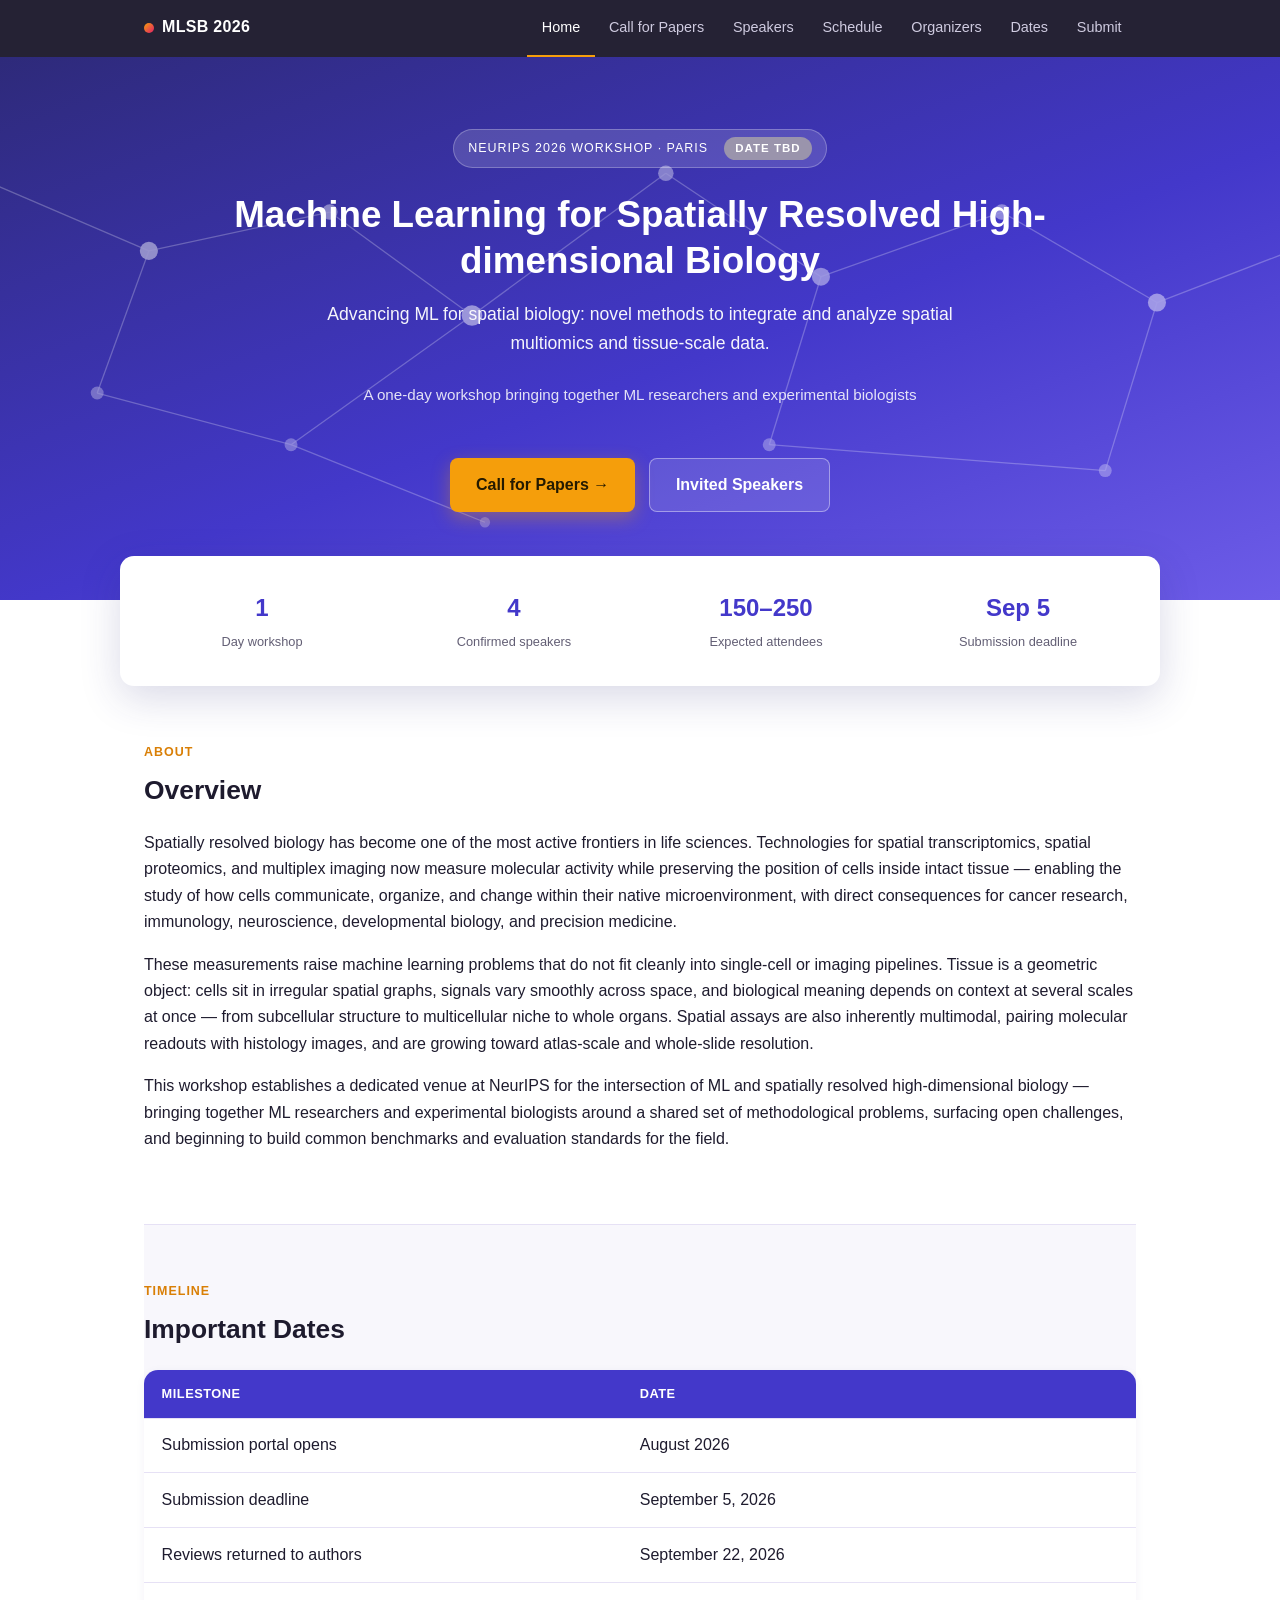
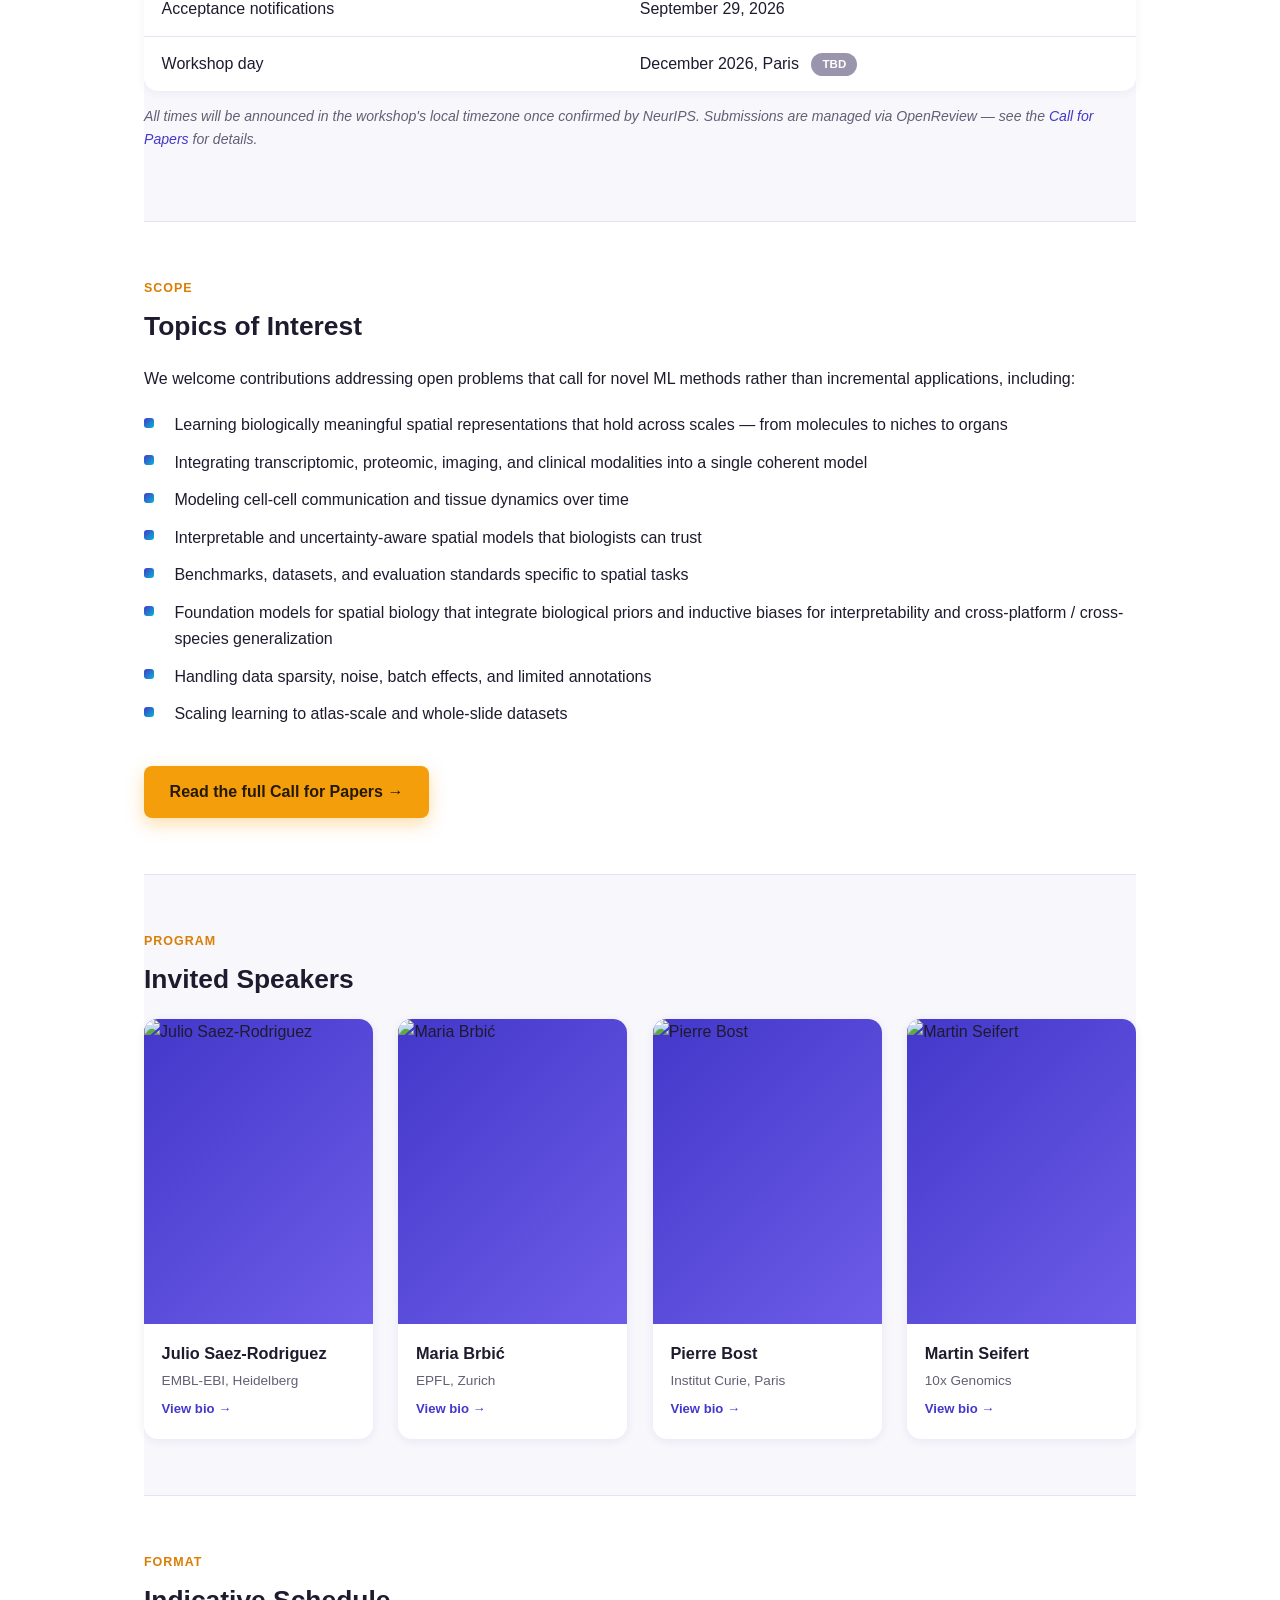
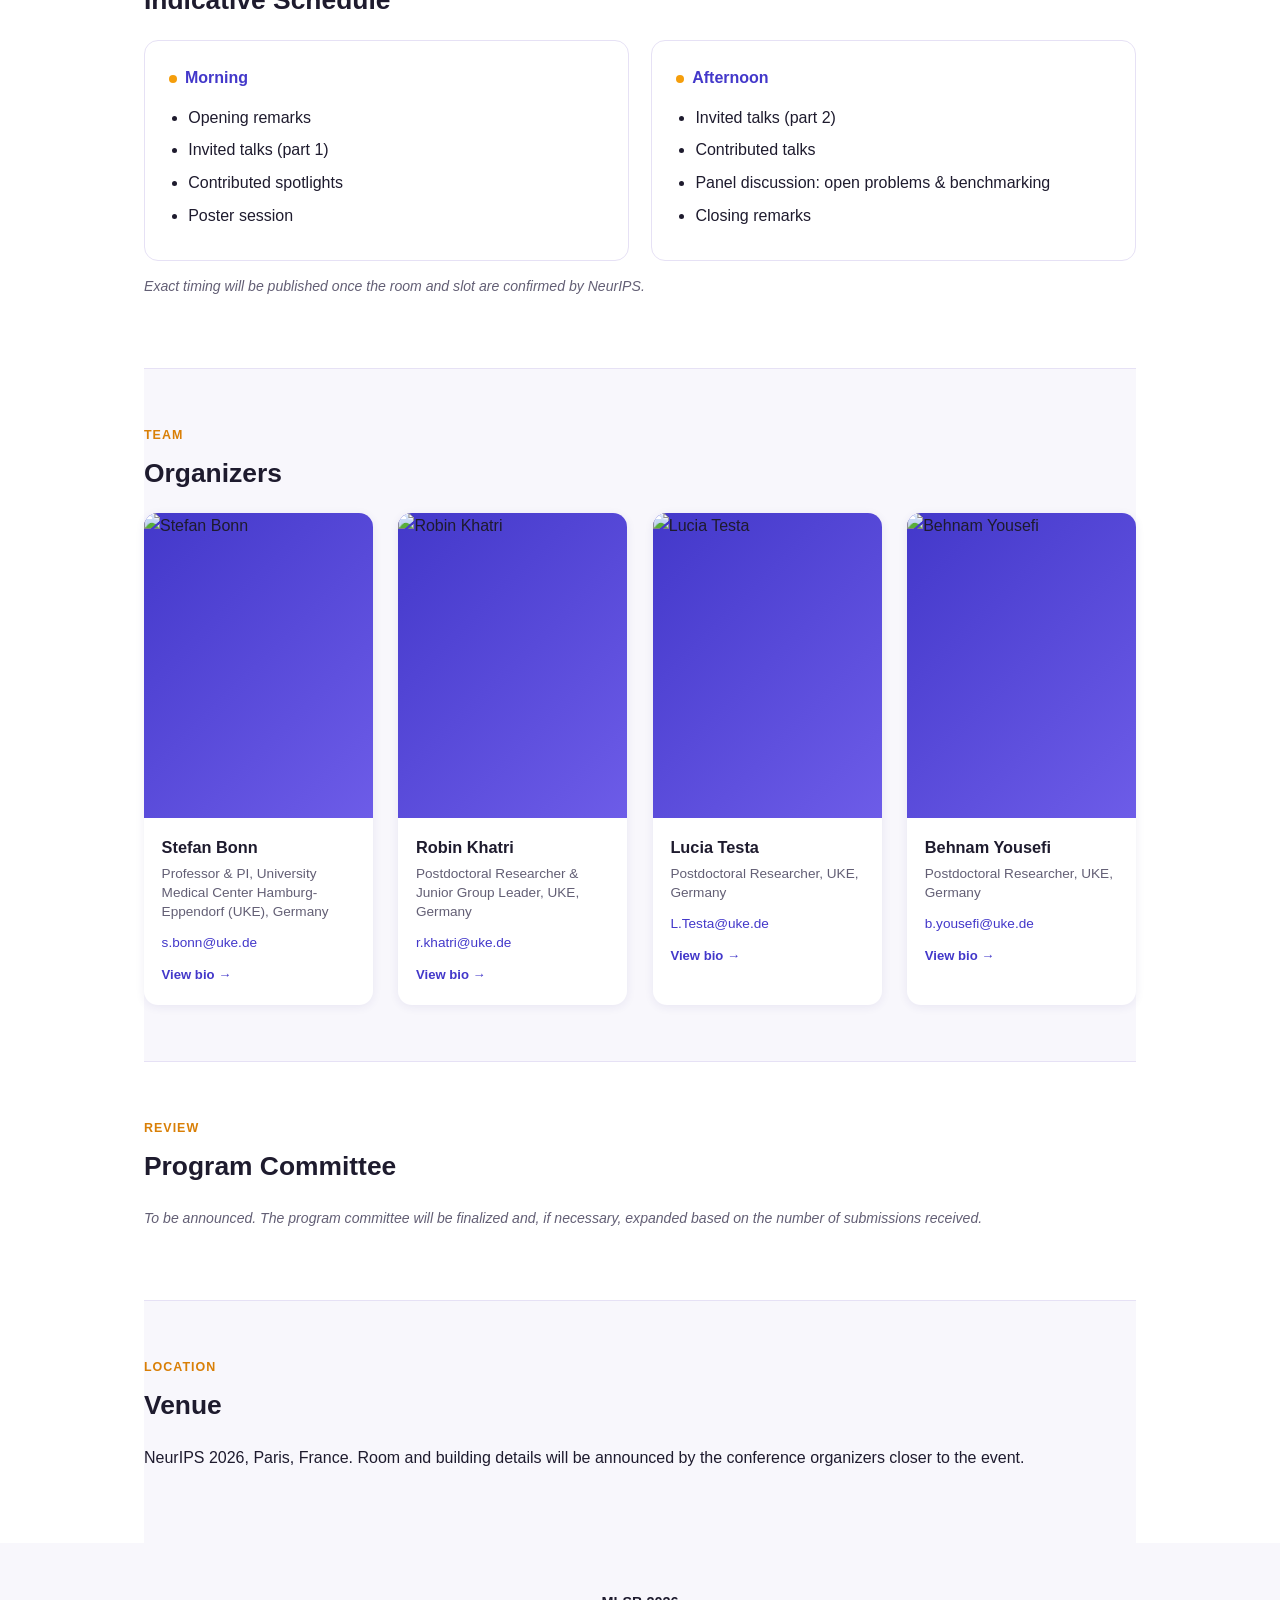
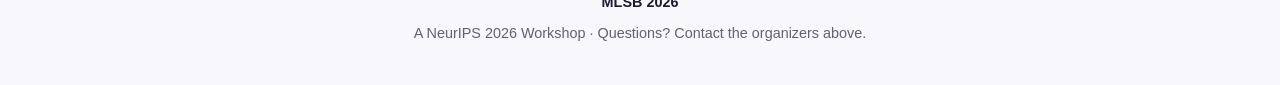
==== index.html @ 3f65b1bd "Add files via upload" ====
<!DOCTYPE html>
<html lang="en">
<head>
<meta charset="UTF-8">
<meta name="viewport" content="width=device-width, initial-scale=1.0">
<title>MLSB 2026 — ML for Spatially Resolved High-dimensional Biology (NeurIPS Workshop)</title>
<meta name="description" content="MLSB 2026: A NeurIPS 2026 workshop on machine learning for spatially resolved high-dimensional biology.">
<link rel="stylesheet" href="style.css">
</head>
<body>

<nav class="site-nav">
  <div class="nav-inner">
    <a class="brand" href="index.html"><span class="dot"></span> MLSB 2026</a>
    <ul>
      <li><a href="index.html" class="active">Home</a></li>
      <li><a href="cfp.html">Call for Papers</a></li>
      <li><a href="index.html#speakers">Speakers</a></li>
      <li><a href="index.html#schedule">Schedule</a></li>
      <li><a href="index.html#organizers">Organizers</a></li>
      <li><a href="index.html#dates">Dates</a></li>
      <li><a href="cfp.html#submit">Submit</a></li>
    </ul>
  </div>
</nav>

<header class="site-header">
  <svg class="hero-graphic" viewBox="0 0 1200 420" preserveAspectRatio="xMidYMid slice" xmlns="http://www.w3.org/2000/svg">
    <g stroke="#ffffff" stroke-width="1" opacity="0.5">
      <line x1="80" y1="90" x2="220" y2="150"/>
      <line x1="220" y1="150" x2="180" y2="260"/>
      <line x1="220" y1="150" x2="360" y2="120"/>
      <line x1="360" y1="120" x2="470" y2="200"/>
      <line x1="180" y1="260" x2="330" y2="300"/>
      <line x1="330" y1="300" x2="470" y2="200"/>
      <line x1="470" y1="200" x2="620" y2="90"/>
      <line x1="620" y1="90" x2="740" y2="170"/>
      <line x1="740" y1="170" x2="700" y2="300"/>
      <line x1="330" y1="300" x2="480" y2="360"/>
      <line x1="740" y1="170" x2="880" y2="120"/>
      <line x1="880" y1="120" x2="1000" y2="190"/>
      <line x1="1000" y1="190" x2="960" y2="320"/>
      <line x1="700" y1="300" x2="960" y2="320"/>
      <line x1="1000" y1="190" x2="1130" y2="140"/>
    </g>
    <g fill="#ffffff">
      <circle cx="80" cy="90" r="5" opacity="0.7"/>
      <circle cx="220" cy="150" r="7" opacity="0.9"/>
      <circle cx="180" cy="260" r="5" opacity="0.6"/>
      <circle cx="360" cy="120" r="6" opacity="0.8"/>
      <circle cx="470" cy="200" r="8" opacity="0.95"/>
      <circle cx="330" cy="300" r="5" opacity="0.6"/>
      <circle cx="620" cy="90" r="6" opacity="0.75"/>
      <circle cx="740" cy="170" r="7" opacity="0.85"/>
      <circle cx="480" cy="360" r="4" opacity="0.5"/>
      <circle cx="700" cy="300" r="5" opacity="0.6"/>
      <circle cx="880" cy="120" r="6" opacity="0.8"/>
      <circle cx="1000" cy="190" r="7" opacity="0.9"/>
      <circle cx="960" cy="320" r="5" opacity="0.6"/>
      <circle cx="1130" cy="140" r="5" opacity="0.65"/>
    </g>
  </svg>
  <div class="hero-inner">
    <div class="tag">NeurIPS 2026 Workshop &middot; Paris <span class="badge tbd">Date TBD</span></div>
    <h1>Machine Learning for Spatially Resolved High-dimensional Biology</h1>
    <p class="tagline">Advancing ML for spatial biology: novel methods to integrate and analyze spatial multiomics and tissue-scale data.</p>
    <div class="meta">A one-day workshop bringing together ML researchers and experimental biologists</div>
    <div class="hero-ctas">
      <a class="cta" href="cfp.html">Call for Papers &rarr;</a>
      <a class="cta ghost" href="#speakers">Invited Speakers</a>
    </div>
  </div>
</header>

<div class="stat-strip">
  <div class="stat"><span class="num">1</span><span class="label">Day workshop</span></div>
  <div class="stat"><span class="num">4</span><span class="label">Confirmed speakers</span></div>
  <div class="stat"><span class="num">150&ndash;250</span><span class="label">Expected attendees</span></div>
  <div class="stat"><span class="num">Sep 5</span><span class="label">Submission deadline</span></div>
</div>

<main>

<section id="overview">
  <div class="eyebrow">About</div>
  <h2>Overview</h2>
  <p>Spatially resolved biology has become one of the most active frontiers in life sciences. Technologies for spatial transcriptomics, spatial proteomics, and multiplex imaging now measure molecular activity while preserving the position of cells inside intact tissue — enabling the study of how cells communicate, organize, and change within their native microenvironment, with direct consequences for cancer research, immunology, neuroscience, developmental biology, and precision medicine.</p>
  <p>These measurements raise machine learning problems that do not fit cleanly into single-cell or imaging pipelines. Tissue is a geometric object: cells sit in irregular spatial graphs, signals vary smoothly across space, and biological meaning depends on context at several scales at once — from subcellular structure to multicellular niche to whole organs. Spatial assays are also inherently multimodal, pairing molecular readouts with histology images, and are growing toward atlas-scale and whole-slide resolution.</p>
  <p>This workshop establishes a dedicated venue at NeurIPS for the intersection of ML and spatially resolved high-dimensional biology — bringing together ML researchers and experimental biologists around a shared set of methodological problems, surfacing open challenges, and beginning to build common benchmarks and evaluation standards for the field.</p>
</section>

<section class="alt" id="dates">
  <div class="section-wrap" style="padding:0;">
    <div class="eyebrow">Timeline</div>
    <h2>Important Dates</h2>
    <table class="dates">
      <thead>
        <tr><th>Milestone</th><th>Date</th></tr>
      </thead>
      <tbody>
        <tr><td>Submission portal opens</td><td>August 2026</td></tr>
        <tr><td>Submission deadline</td><td>September 5, 2026</td></tr>
        <tr><td>Reviews returned to authors</td><td>September 22, 2026</td></tr>
        <tr><td>Acceptance notifications</td><td>September 29, 2026</td></tr>
        <tr><td>Workshop day</td><td>December 2026, Paris <span class="badge tbd">TBD</span></td></tr>
      </tbody>
    </table>
    <p class="note">All times will be announced in the workshop's local timezone once confirmed by NeurIPS. Submissions are managed via OpenReview — see the <a href="cfp.html">Call for Papers</a> for details.</p>
  </div>
</section>

<section id="topics">
  <div class="eyebrow">Scope</div>
  <h2>Topics of Interest</h2>
  <p>We welcome contributions addressing open problems that call for novel ML methods rather than incremental applications, including:</p>
  <ul class="topics">
    <li>Learning biologically meaningful spatial representations that hold across scales — from molecules to niches to organs</li>
    <li>Integrating transcriptomic, proteomic, imaging, and clinical modalities into a single coherent model</li>
    <li>Modeling cell-cell communication and tissue dynamics over time</li>
    <li>Interpretable and uncertainty-aware spatial models that biologists can trust</li>
    <li>Benchmarks, datasets, and evaluation standards specific to spatial tasks</li>
    <li>Foundation models for spatial biology that integrate biological priors and inductive biases for interpretability and cross-platform / cross-species generalization</li>
    <li>Handling data sparsity, noise, batch effects, and limited annotations</li>
    <li>Scaling learning to atlas-scale and whole-slide datasets</li>
  </ul>
  <a class="cta" href="cfp.html">Read the full Call for Papers &rarr;</a>
</section>

<section class="alt" id="speakers">
  <div class="section-wrap" style="padding:0;">
    <div class="eyebrow">Program</div>
    <h2>Invited Speakers</h2>
    <div class="people-grid">
      <div class="person-card" tabindex="0" role="button" aria-haspopup="dialog"
           data-name="Julio Saez-Rodriguez" data-role="EMBL-EBI, Heidelberg" data-photo="images/julio-saez-rodriguez.jpeg"
           data-bio="Lorem ipsum dolor sit amet, consectetur adipiscing elit. Sed do eiusmod tempor incididunt ut labore et dolore magna aliqua. Ut enim ad minim veniam, quis nostrud exercitation ullamco laboris nisi ut aliquip ex ea commodo consequat.">
        <div class="person-photo"><img src="images/julio-saez-rodriguez.jpeg" alt="Julio Saez-Rodriguez"></div>
        <div class="person-info">
          <h3>Julio Saez-Rodriguez</h3>
          <p class="role">EMBL-EBI, Heidelberg</p>
          <p class="view-bio">View bio &rarr;</p>
        </div>
      </div>
      <div class="person-card" tabindex="0" role="button" aria-haspopup="dialog"
           data-name="Maria Brbić" data-role="EPFL, Zurich" data-photo="images/maria-brbic.jpg"
           data-bio="Lorem ipsum dolor sit amet, consectetur adipiscing elit. Duis aute irure dolor in reprehenderit in voluptate velit esse cillum dolore eu fugiat nulla pariatur. Excepteur sint occaecat cupidatat non proident.">
        <div class="person-photo"><img src="images/maria-brbic.jpg" alt="Maria Brbić"></div>
        <div class="person-info">
          <h3>Maria Brbić</h3>
          <p class="role">EPFL, Zurich</p>
          <p class="view-bio">View bio &rarr;</p>
        </div>
      </div>
      <div class="person-card" tabindex="0" role="button" aria-haspopup="dialog"
           data-name="Pierre Bost" data-role="Institut Curie, Paris" data-photo="images/pierre-bost.jpg"
           data-bio="Lorem ipsum dolor sit amet, consectetur adipiscing elit. Sed ut perspiciatis unde omnis iste natus error sit voluptatem accusantium doloremque laudantium, totam rem aperiam eaque ipsa quae ab illo inventore veritatis.">
        <div class="person-photo"><img src="images/pierre-bost.jpg" alt="Pierre Bost"></div>
        <div class="person-info">
          <h3>Pierre Bost</h3>
          <p class="role">Institut Curie, Paris</p>
          <p class="view-bio">View bio &rarr;</p>
        </div>
      </div>
      <div class="person-card" tabindex="0" role="button" aria-haspopup="dialog"
           data-name="Martin Seifert" data-role="10x Genomics" data-photo="images/martin-seifert.jpg"
           data-bio="Lorem ipsum dolor sit amet, consectetur adipiscing elit. Nemo enim ipsam voluptatem quia voluptas sit aspernatur aut odit aut fugit, sed quia consequuntur magni dolores eos qui ratione voluptatem sequi nesciunt.">
        <div class="person-photo"><img src="images/martin-seifert.jpg" alt="Martin Seifert"></div>
        <div class="person-info">
          <h3>Martin Seifert</h3>
          <p class="role">10x Genomics</p>
          <p class="view-bio">View bio &rarr;</p>
        </div>
      </div>
    </div>
  </div>
</section>

<section id="schedule">
  <div class="eyebrow">Format</div>
  <h2>Indicative Schedule</h2>
  <div class="grid cols-2">
    <div class="schedule-block">
      <h4>Morning</h4>
      <ul>
        <li>Opening remarks</li>
        <li>Invited talks (part 1)</li>
        <li>Contributed spotlights</li>
        <li>Poster session</li>
      </ul>
    </div>
    <div class="schedule-block">
      <h4>Afternoon</h4>
      <ul>
        <li>Invited talks (part 2)</li>
        <li>Contributed talks</li>
        <li>Panel discussion: open problems &amp; benchmarking</li>
        <li>Closing remarks</li>
      </ul>
    </div>
  </div>
  <p class="note">Exact timing will be published once the room and slot are confirmed by NeurIPS.</p>
</section>

<section class="alt" id="organizers">
  <div class="section-wrap" style="padding:0;">
    <div class="eyebrow">Team</div>
    <h2>Organizers</h2>
    <div class="people-grid">
      <div class="person-card" tabindex="0" role="button" aria-haspopup="dialog"
           data-name="Stefan Bonn" data-role="Professor &amp; PI, University Medical Center Hamburg-Eppendorf (UKE), Germany" data-photo="images/stefan-bonn.jpeg"
           data-bio="Lorem ipsum dolor sit amet, consectetur adipiscing elit. Sed do eiusmod tempor incididunt ut labore et dolore magna aliqua. Ut enim ad minim veniam, quis nostrud exercitation ullamco laboris nisi ut aliquip ex ea commodo consequat.">
        <div class="person-photo"><img src="images/stefan-bonn.jpeg" alt="Stefan Bonn"></div>
        <div class="person-info">
          <h3>Stefan Bonn</h3>
          <p class="role">Professor &amp; PI, University Medical Center Hamburg-Eppendorf (UKE), Germany</p>
          <p class="email"><a href="mailto:s.bonn@uke.de">s.bonn@uke.de</a></p>
          <p class="view-bio">View bio &rarr;</p>
        </div>
      </div>
      <div class="person-card" tabindex="0" role="button" aria-haspopup="dialog"
           data-name="Robin Khatri" data-role="Postdoctoral Researcher &amp; Junior Group Leader, UKE, Germany" data-photo="images/robin-khatri.jpg"
           data-bio="Lorem ipsum dolor sit amet, consectetur adipiscing elit. Duis aute irure dolor in reprehenderit in voluptate velit esse cillum dolore eu fugiat nulla pariatur. Excepteur sint occaecat cupidatat non proident.">
        <div class="person-photo"><img src="images/robin-khatri.jpg" alt="Robin Khatri"></div>
        <div class="person-info">
          <h3>Robin Khatri</h3>
          <p class="role">Postdoctoral Researcher &amp; Junior Group Leader, UKE, Germany</p>
          <p class="email"><a href="mailto:r.khatri@uke.de">r.khatri@uke.de</a></p>
          <p class="view-bio">View bio &rarr;</p>
        </div>
      </div>
      <div class="person-card" tabindex="0" role="button" aria-haspopup="dialog"
           data-name="Lucia Testa" data-role="Postdoctoral Researcher, UKE, Germany" data-photo="images/lucia-testa.jpeg"
           data-bio="Lorem ipsum dolor sit amet, consectetur adipiscing elit. Sed ut perspiciatis unde omnis iste natus error sit voluptatem accusantium doloremque laudantium, totam rem aperiam eaque ipsa quae ab illo inventore veritatis.">
        <div class="person-photo"><img src="images/lucia-testa.jpeg" alt="Lucia Testa"></div>
        <div class="person-info">
          <h3>Lucia Testa</h3>
          <p class="role">Postdoctoral Researcher, UKE, Germany</p>
          <p class="email"><a href="mailto:L.Testa@uke.de">L.Testa@uke.de</a></p>
          <p class="view-bio">View bio &rarr;</p>
        </div>
      </div>
      <div class="person-card" tabindex="0" role="button" aria-haspopup="dialog"
           data-name="Behnam Yousefi" data-role="Postdoctoral Researcher, UKE, Germany" data-photo="images/behnam-yousefi.jpg"
           data-bio="Lorem ipsum dolor sit amet, consectetur adipiscing elit. Nemo enim ipsam voluptatem quia voluptas sit aspernatur aut odit aut fugit, sed quia consequuntur magni dolores eos qui ratione voluptatem sequi nesciunt.">
        <div class="person-photo"><img src="images/behnam-yousefi.jpg" alt="Behnam Yousefi"></div>
        <div class="person-info">
          <h3>Behnam Yousefi</h3>
          <p class="role">Postdoctoral Researcher, UKE, Germany</p>
          <p class="email"><a href="mailto:b.yousefi@uke.de">b.yousefi@uke.de</a></p>
          <p class="view-bio">View bio &rarr;</p>
        </div>
      </div>
    </div>
  </div>
</section>

<section id="pc">
  <div class="eyebrow">Review</div>
  <h2>Program Committee</h2>
  <p class="note">To be announced. The program committee will be finalized and, if necessary, expanded based on the number of submissions received.</p>
</section>

<section class="alt" id="venue">
  <div class="section-wrap" style="padding:0;">
    <div class="eyebrow">Location</div>
    <h2>Venue</h2>
    <p>NeurIPS 2026, Paris, France. Room and building details will be announced by the conference organizers closer to the event.</p>
  </div>
</section>

</main>

<footer>
  <div class="footer-brand">MLSB 2026</div>
  A NeurIPS 2026 Workshop &middot; Questions? Contact the organizers above.
</footer>

<dialog class="bio-modal" id="bio-modal">
  <button class="bio-close" id="bio-close" aria-label="Close">&times;</button>
  <div class="bio-content">
    <div class="bio-photo"><img id="bio-photo" src="" alt=""></div>
    <div class="bio-text">
      <h3 id="bio-name"></h3>
      <p class="role" id="bio-role"></p>
      <p id="bio-bio"></p>
    </div>
  </div>
</dialog>

<script>
(function () {
  var dialog = document.getElementById('bio-modal');
  var photo = document.getElementById('bio-photo');
  var name = document.getElementById('bio-name');
  var role = document.getElementById('bio-role');
  var bio = document.getElementById('bio-bio');

  function openBio(card) {
    photo.src = card.dataset.photo;
    photo.alt = card.dataset.name;
    name.textContent = card.dataset.name;
    role.innerHTML = card.dataset.role;
    bio.textContent = card.dataset.bio;
    dialog.showModal();
  }

  document.querySelectorAll('.person-card').forEach(function (card) {
    card.addEventListener('click', function (e) {
      if (e.target.closest('a')) return;
      openBio(card);
    });
    card.addEventListener('keydown', function (e) {
      if (e.target !== card) return;
      if (e.key === 'Enter' || e.key === ' ') {
        e.preventDefault();
        openBio(card);
      }
    });
  });

  document.getElementById('bio-close').addEventListener('click', function () {
    dialog.close();
  });
  dialog.addEventListener('click', function (e) {
    if (e.target === dialog) dialog.close();
  });
})();
</script>

</body>
</html>
---- style.css ----
:root {
  --primary: #4338ca;
  --primary-dark: #2e2a7a;
  --primary-light: #6d5ce8;
  --accent: #f59e0b;
  --accent-dark: #d97f06;
  --cyan: #06b6d4;
  --rose: #e11d6a;
  --emerald: #059669;
  --bg: #ffffff;
  --bg-alt: #f8f7fc;
  --text: #1e1b2e;
  --text-muted: #635f75;
  --border: #e6e1f5;
  --max-width: 1040px;
  --radius: 14px;
}

* { box-sizing: border-box; }

html { scroll-behavior: smooth; }

body {
  margin: 0;
  font-family: -apple-system, "Segoe UI", Roboto, "Helvetica Neue", Arial, sans-serif;
  color: var(--text);
  background: var(--bg);
  line-height: 1.65;
}

a { color: var(--primary); text-decoration: none; }
a:hover { text-decoration: underline; }

/* ---------- Nav ---------- */

nav.site-nav {
  background: rgba(30, 27, 46, 0.97);
  position: sticky;
  top: 0;
  z-index: 20;
  backdrop-filter: blur(6px);
}

nav.site-nav .nav-inner {
  max-width: var(--max-width);
  margin: 0 auto;
  display: flex;
  align-items: center;
  justify-content: space-between;
  padding: 0 1.5rem;
}

nav.site-nav .brand {
  color: #fff;
  font-weight: 700;
  letter-spacing: 0.02em;
  padding: 0.9rem 0;
  font-size: 1rem;
  display: flex;
  align-items: center;
  gap: 0.5rem;
}

nav.site-nav .brand .dot {
  width: 10px; height: 10px; border-radius: 50%;
  background: linear-gradient(135deg, var(--accent), var(--rose));
  display: inline-block;
}

nav.site-nav ul {
  list-style: none;
  display: flex;
  flex-wrap: wrap;
  margin: 0;
  padding: 0;
}

nav.site-nav a {
  display: block;
  color: #cfcbe0;
  padding: 0.95rem 0.9rem;
  font-size: 0.9rem;
  border-bottom: 2px solid transparent;
}

nav.site-nav a:hover, nav.site-nav a.active {
  color: #fff;
  text-decoration: none;
  border-bottom: 2px solid var(--accent);
}

/* ---------- Hero ---------- */

header.site-header {
  position: relative;
  background: linear-gradient(160deg, var(--primary-dark) 0%, var(--primary) 55%, var(--primary-light) 100%);
  color: #fff;
  padding: 4.5rem 1.5rem 5.5rem;
  text-align: center;
  overflow: hidden;
}

header.site-header .hero-graphic {
  position: absolute;
  inset: 0;
  width: 100%;
  height: 100%;
  opacity: 0.5;
  pointer-events: none;
}

header.site-header .hero-inner {
  position: relative;
  z-index: 1;
  max-width: 820px;
  margin: 0 auto;
}

header.site-header .tag {
  display: inline-flex;
  align-items: center;
  gap: 0.5rem;
  text-transform: uppercase;
  letter-spacing: 0.08em;
  font-size: 0.78rem;
  background: rgba(255,255,255,0.14);
  border: 1px solid rgba(255,255,255,0.25);
  padding: 0.4rem 0.9rem;
  border-radius: 999px;
  margin-bottom: 1.5rem;
}

header.site-header h1 {
  font-size: 2.3rem;
  margin: 0 0 1rem;
  line-height: 1.25;
}

header.site-header p.tagline {
  font-size: 1.1rem;
  opacity: 0.95;
  max-width: 680px;
  margin: 0 auto;
}

header.site-header .meta {
  margin-top: 1.5rem;
  font-size: 0.95rem;
  opacity: 0.85;
}

header.site-header .hero-ctas {
  margin-top: 2rem;
  display: flex;
  gap: 0.9rem;
  justify-content: center;
  flex-wrap: wrap;
}

/* ---------- Stat strip ---------- */

.stat-strip {
  max-width: var(--max-width);
  margin: -2.75rem auto 0;
  position: relative;
  z-index: 2;
  background: #fff;
  border-radius: var(--radius);
  box-shadow: 0 12px 40px rgba(46, 42, 122, 0.18);
  display: grid;
  grid-template-columns: repeat(4, 1fr);
  padding: 1.6rem 1rem;
}

.stat-strip .stat { text-align: center; padding: 0.4rem 0.6rem; }
.stat-strip .stat .num { font-size: 1.5rem; font-weight: 700; color: var(--primary); display: block; }
.stat-strip .stat .label { font-size: 0.8rem; color: var(--text-muted); }

/* ---------- Layout ---------- */

main {
  max-width: var(--max-width);
  margin: 0 auto;
  padding: 0 1.5rem;
}

section {
  padding: 3.5rem 0;
  border-bottom: 1px solid var(--border);
}

section:last-of-type { border-bottom: none; }

.eyebrow {
  text-transform: uppercase;
  letter-spacing: 0.08em;
  font-size: 0.78rem;
  font-weight: 700;
  color: var(--accent-dark);
  margin: 0 0 0.4rem;
}

section h2 {
  font-size: 1.65rem;
  margin: 0 0 1.1rem;
  color: var(--text);
}

section.alt { background: var(--bg-alt); }

.section-wrap {
  max-width: var(--max-width);
  margin: 0 auto;
  padding: 3.5rem 1.5rem;
}

/* ---------- Grids & cards ---------- */

.grid { display: grid; gap: 1.4rem; }
.grid.cols-2 { grid-template-columns: repeat(auto-fit, minmax(300px, 1fr)); }
.grid.cols-4 { grid-template-columns: repeat(auto-fit, minmax(210px, 1fr)); }

/* ---------- People (speakers / organizers) ---------- */

.people-grid {
  display: grid;
  grid-template-columns: repeat(auto-fit, minmax(190px, 1fr));
  gap: 1.6rem;
}

.person-card {
  background: #fff;
  border-radius: var(--radius);
  overflow: hidden;
  box-shadow: 0 2px 10px rgba(46, 42, 122, 0.08);
  transition: transform 0.15s ease, box-shadow 0.15s ease;
  cursor: pointer;
}

.person-card:hover, .person-card:focus-visible {
  transform: translateY(-5px);
  box-shadow: 0 16px 32px rgba(46, 42, 122, 0.18);
}

.person-card:focus-visible { outline: 2px solid var(--primary); outline-offset: 2px; }

.person-info p.view-bio {
  color: var(--primary);
  font-size: 0.82rem;
  font-weight: 600;
  margin: 0.5rem 0 0;
}

.person-photo {
  aspect-ratio: 3 / 4;
  background: linear-gradient(135deg, var(--primary), var(--primary-light));
}

.person-photo img {
  width: 100%;
  height: 100%;
  object-fit: cover;
  display: block;
}

.person-info { padding: 1rem 1.1rem 1.25rem; }
.person-info h3 { margin: 0 0 0.2rem; font-size: 1.02rem; }
.person-info p.role { color: var(--text-muted); font-size: 0.85rem; margin: 0 0 0.5rem; line-height: 1.4; }
.person-info p.email { margin: 0; }
.person-info p.email a { font-size: 0.85rem; }

/* ---------- Dates table ---------- */

table.dates {
  width: 100%;
  border-collapse: collapse;
  margin-top: 1rem;
  background: #fff;
  border-radius: var(--radius);
  overflow: hidden;
  box-shadow: 0 2px 10px rgba(46, 42, 122, 0.06);
}

table.dates th, table.dates td {
  text-align: left;
  padding: 0.85rem 1.1rem;
  border-bottom: 1px solid var(--border);
}

table.dates th {
  color: #fff;
  background: var(--primary);
  font-weight: 600;
  font-size: 0.8rem;
  text-transform: uppercase;
  letter-spacing: 0.04em;
}

table.dates tr:last-child td { border-bottom: none; }
table.dates tr:hover td { background: var(--bg-alt); }

.badge {
  display: inline-block;
  background: var(--accent);
  color: #fff;
  border-radius: 999px;
  padding: 0.15rem 0.7rem;
  font-size: 0.72rem;
  font-weight: 700;
  margin-left: 0.5rem;
  vertical-align: middle;
}

.badge.tbd { background: #9a94ac; }

/* ---------- CTAs ---------- */

.cta {
  display: inline-flex;
  align-items: center;
  gap: 0.4rem;
  background: var(--accent);
  color: #241a00;
  padding: 0.8rem 1.6rem;
  border-radius: 8px;
  font-weight: 700;
  margin-top: 1.2rem;
  box-shadow: 0 6px 18px rgba(245, 158, 11, 0.35);
}

.cta:hover { background: var(--accent-dark); text-decoration: none; color: #1a1200; }

.cta.ghost {
  background: rgba(255,255,255,0.12);
  color: #fff;
  border: 1px solid rgba(255,255,255,0.4);
  box-shadow: none;
}
.cta.ghost:hover { background: rgba(255,255,255,0.2); color: #fff; }

/* ---------- Topics list ---------- */

ul.topics { list-style: none; margin: 1.2rem 0; padding: 0; display: grid; gap: 0.7rem; }
ul.topics li {
  position: relative;
  padding-left: 1.9rem;
}
ul.topics li::before {
  content: "";
  position: absolute;
  left: 0;
  top: 0.35rem;
  width: 10px;
  height: 10px;
  border-radius: 3px;
  background: linear-gradient(135deg, var(--primary), var(--cyan));
}

/* ---------- Schedule ---------- */

.schedule-block {
  background: #fff;
  border: 1px solid var(--border);
  border-radius: var(--radius);
  padding: 1.5rem;
}

.schedule-block h4 {
  margin: 0 0 0.8rem;
  color: var(--primary);
  display: flex;
  align-items: center;
  gap: 0.5rem;
}

.schedule-block h4::before {
  content: "";
  width: 8px; height: 8px; border-radius: 50%;
  background: var(--accent);
  display: inline-block;
}

.schedule-block ul { margin: 0; padding-left: 1.2rem; }
.schedule-block li { margin-bottom: 0.4rem; }

.note {
  font-size: 0.88rem;
  color: var(--text-muted);
  font-style: italic;
}

footer {
  text-align: center;
  padding: 3rem 1.5rem 2.5rem;
  color: var(--text-muted);
  font-size: 0.9rem;
  background: var(--bg-alt);
}

footer .footer-brand {
  font-weight: 700;
  color: var(--text);
  margin-bottom: 0.4rem;
}

@media (max-width: 700px) {
  header.site-header h1 { font-size: 1.6rem; }
  nav.site-nav a { padding: 0.7rem 0.6rem; font-size: 0.82rem; }
  .stat-strip { grid-template-columns: repeat(2, 1fr); }
}

/* ---------- Bio modal ---------- */

dialog.bio-modal {
  position: fixed;
  top: 50%;
  left: 50%;
  transform: translate(-50%, -50%);
  margin: 0;
  border: none;
  border-radius: var(--radius);
  padding: 0;
  width: 90%;
  max-width: 640px;
  box-shadow: 0 30px 70px rgba(20, 15, 50, 0.35);
  overflow: hidden;
}

dialog.bio-modal::backdrop {
  background: rgba(30, 27, 46, 0.6);
  backdrop-filter: blur(2px);
}

.bio-content {
  display: flex;
  align-items: stretch;
}

.bio-photo {
  flex: 0 0 220px;
  background: linear-gradient(135deg, var(--primary), var(--primary-light));
}

.bio-photo img {
  width: 100%;
  height: 100%;
  object-fit: cover;
  display: block;
}

.bio-text {
  flex: 1;
  min-width: 0;
  padding: 2rem 1.8rem;
}

.bio-text h3 { margin: 0 0 0.3rem; font-size: 1.3rem; }
.bio-text p.role { color: var(--text-muted); font-size: 0.9rem; margin: 0 0 1rem; }
.bio-text p:last-child { margin: 0; line-height: 1.7; }

.bio-close {
  position: absolute;
  top: 0.7rem;
  right: 0.7rem;
  width: 32px;
  height: 32px;
  border-radius: 50%;
  border: none;
  background: rgba(0, 0, 0, 0.35);
  color: #fff;
  font-size: 1.3rem;
  line-height: 1;
  cursor: pointer;
  z-index: 1;
}

.bio-close:hover { background: rgba(0, 0, 0, 0.55); }

@media (max-width: 560px) {
  .bio-content { flex-direction: column; }
  .bio-photo { flex: 0 0 200px; }
}
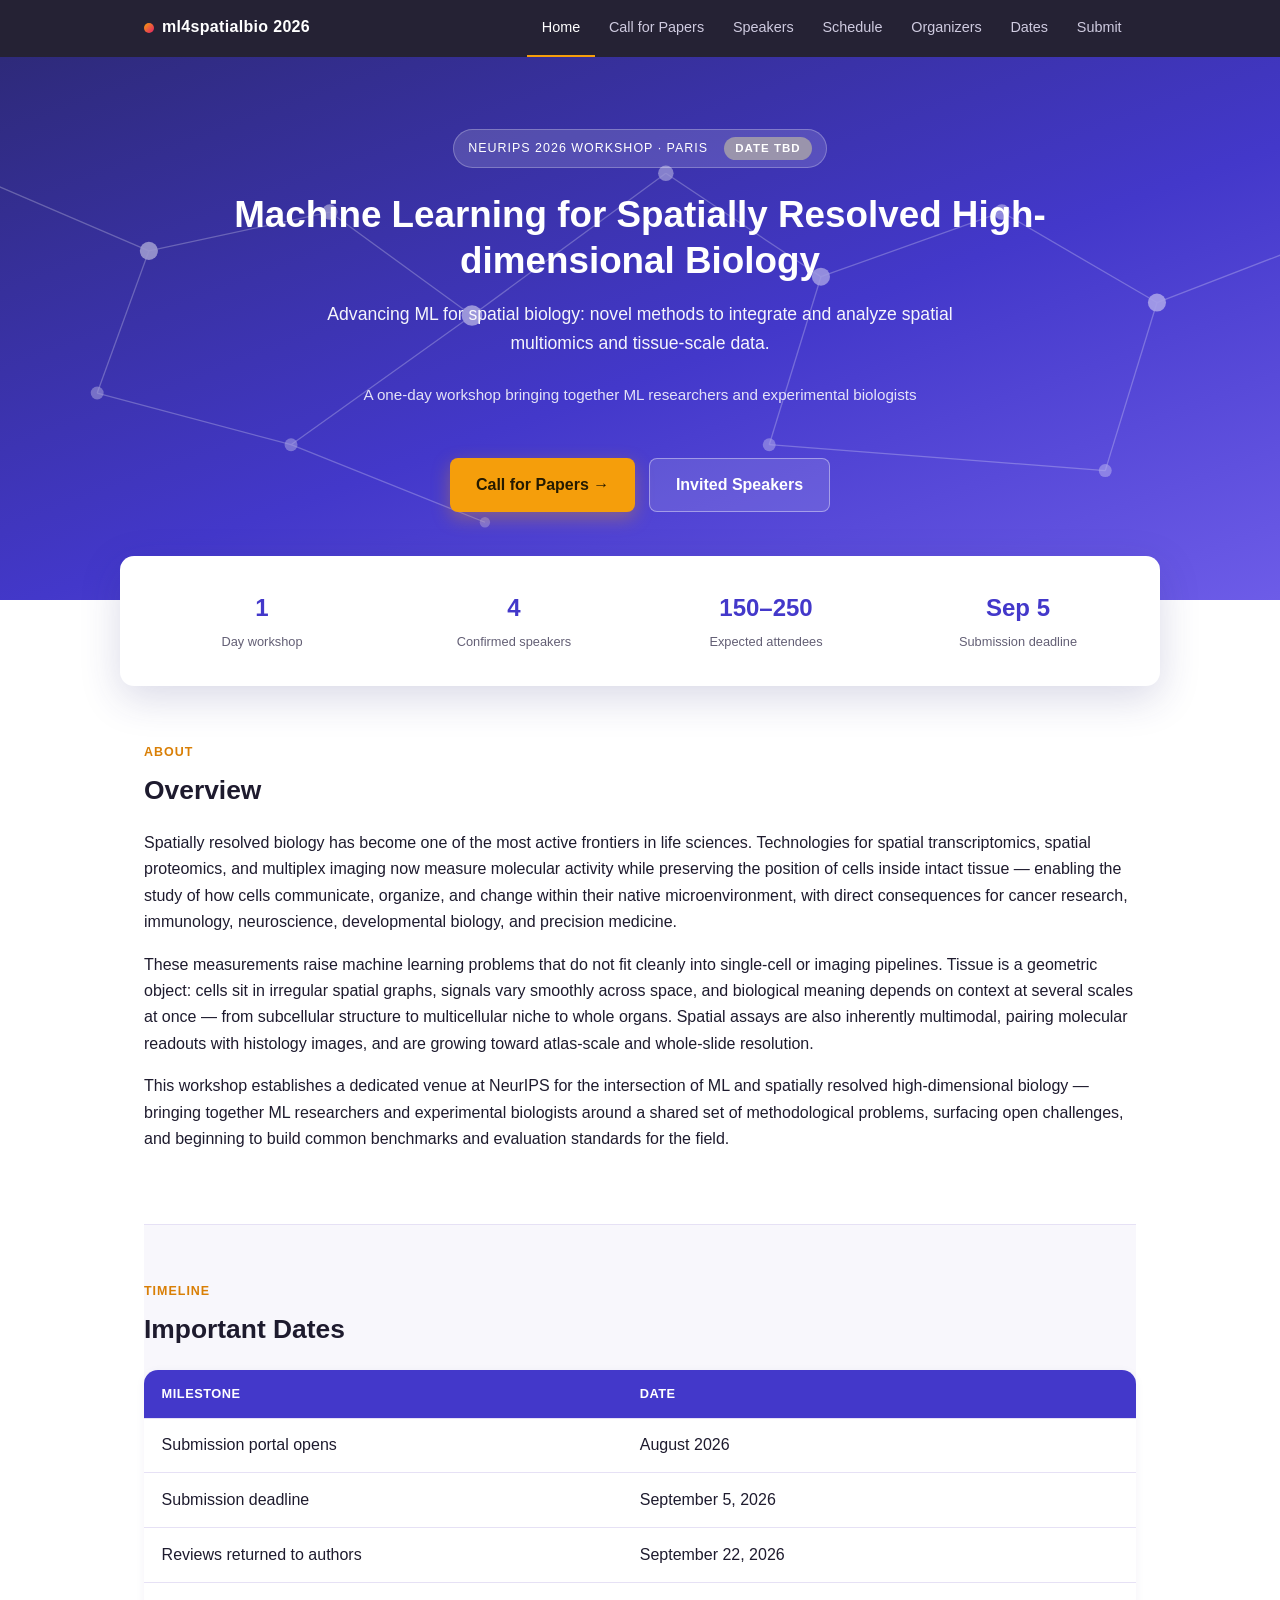
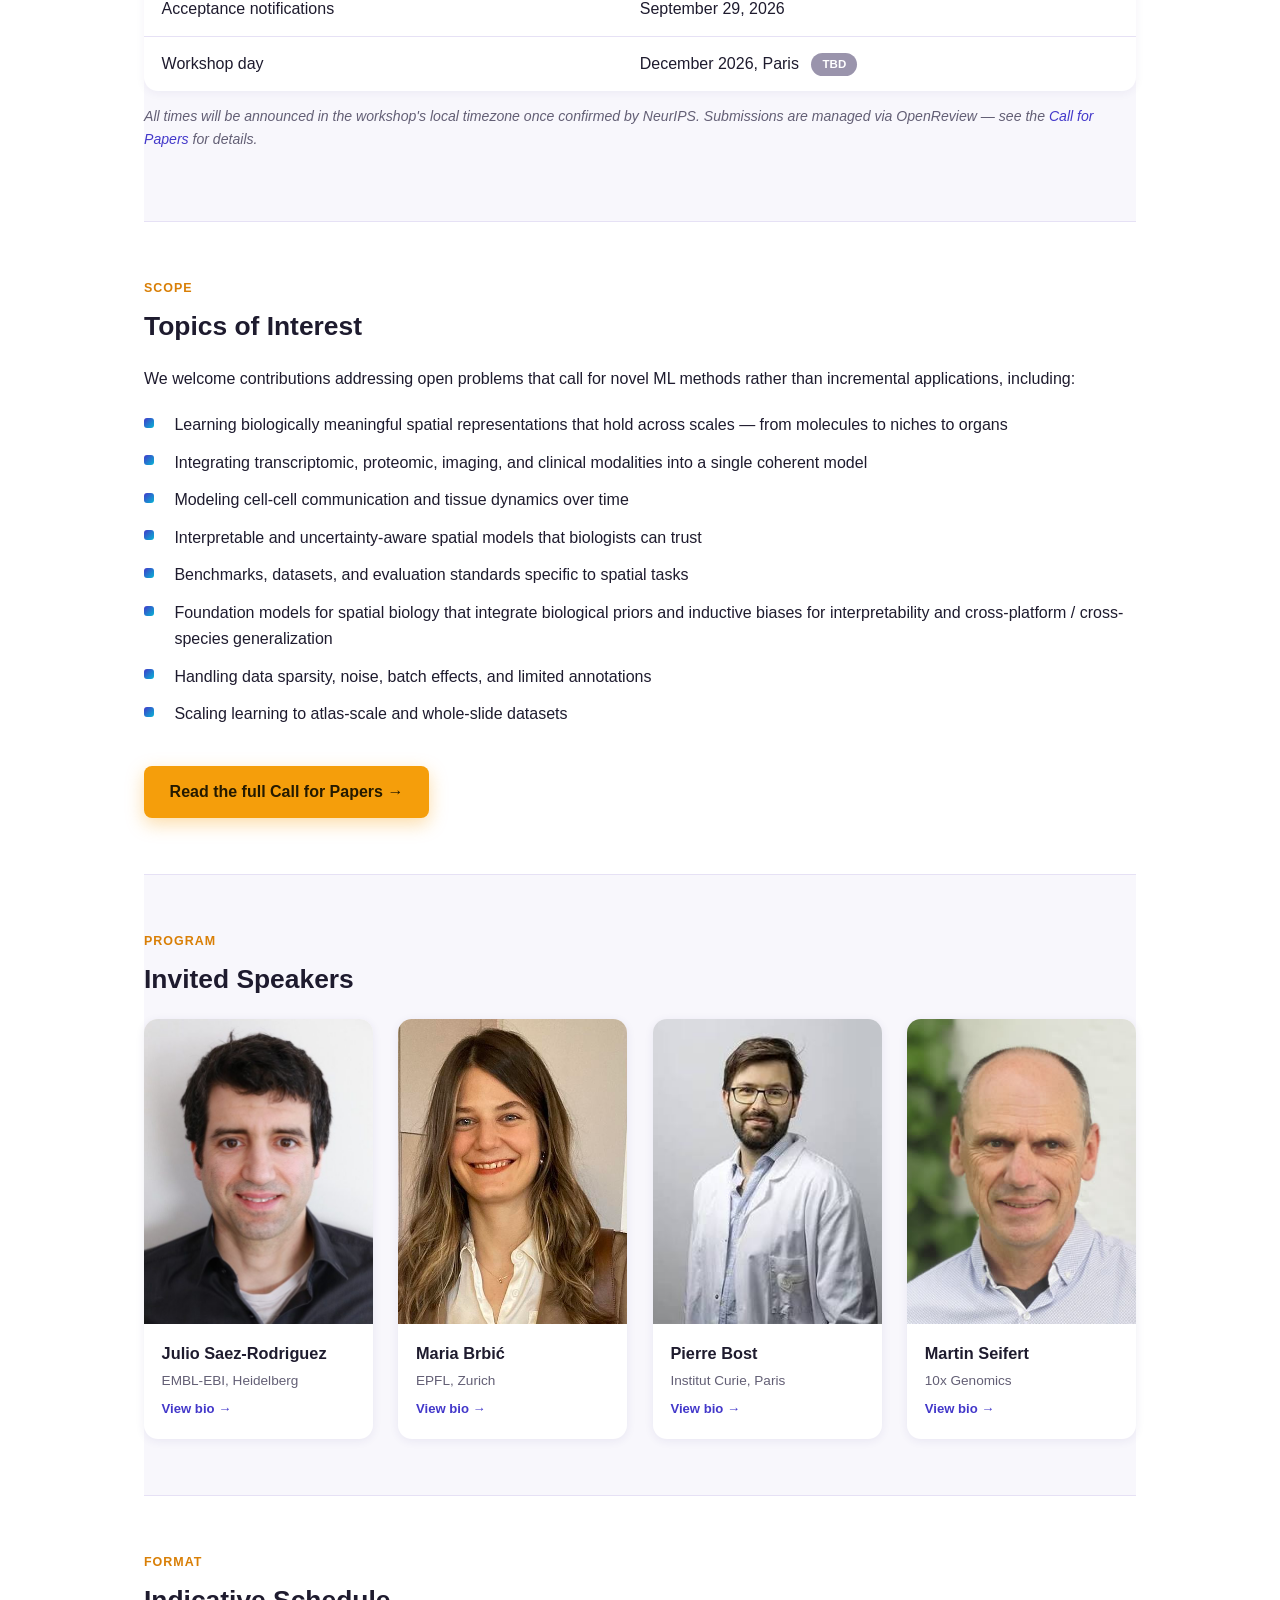
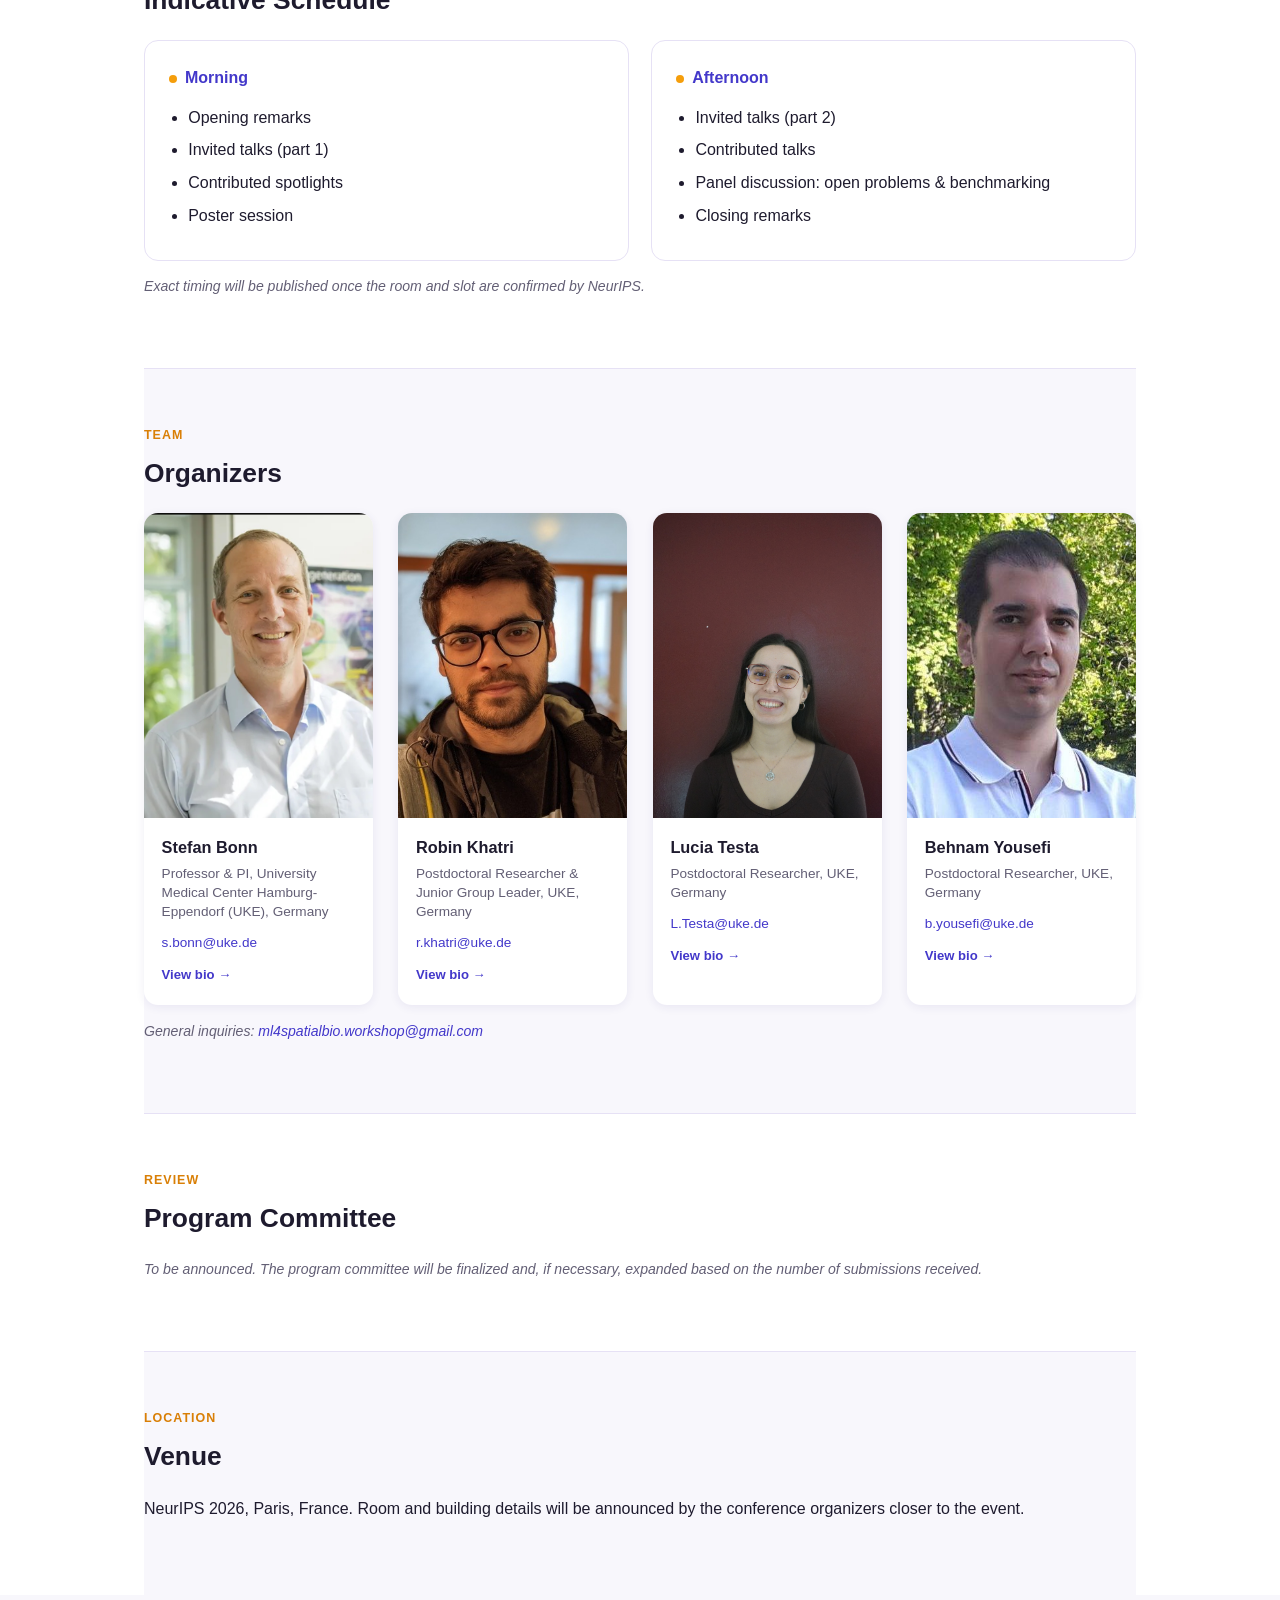
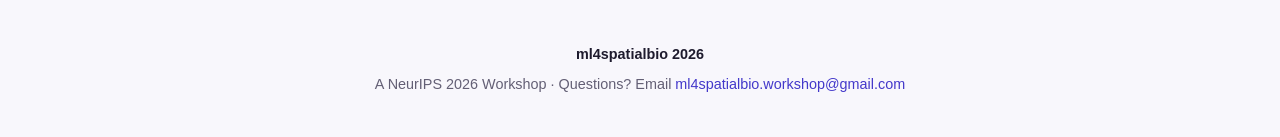
==== commit 073e957c: "update-name" ====
--- a/index.html
+++ b/index.html
@@ -3,15 +3,15 @@
 <head>
 <meta charset="UTF-8">
 <meta name="viewport" content="width=device-width, initial-scale=1.0">
-<title>MLSB 2026 — ML for Spatially Resolved High-dimensional Biology (NeurIPS Workshop)</title>
-<meta name="description" content="MLSB 2026: A NeurIPS 2026 workshop on machine learning for spatially resolved high-dimensional biology.">
+<title>ml4spatialbio 2026 — ML for Spatially Resolved High-dimensional Biology (NeurIPS Workshop)</title>
+<meta name="description" content="ml4spatialbio 2026: A NeurIPS 2026 workshop on machine learning for spatially resolved high-dimensional biology.">
 <link rel="stylesheet" href="style.css">
 </head>
 <body>
 
 <nav class="site-nav">
   <div class="nav-inner">
-    <a class="brand" href="index.html"><span class="dot"></span> MLSB 2026</a>
+    <a class="brand" href="index.html"><span class="dot"></span> ml4spatialbio 2026</a>
     <ul>
       <li><a href="index.html" class="active">Home</a></li>
       <li><a href="cfp.html">Call for Papers</a></li>
@@ -251,6 +251,7 @@
         </div>
       </div>
     </div>
+    <p class="note">General inquiries: <a href="mailto:ml4spatialbio.workshop@gmail.com">ml4spatialbio.workshop@gmail.com</a></p>
   </div>
 </section>
 
@@ -271,8 +272,8 @@
 </main>
 
 <footer>
-  <div class="footer-brand">MLSB 2026</div>
-  A NeurIPS 2026 Workshop &middot; Questions? Contact the organizers above.
+  <div class="footer-brand">ml4spatialbio 2026</div>
+  A NeurIPS 2026 Workshop &middot; Questions? Email <a href="mailto:ml4spatialbio.workshop@gmail.com">ml4spatialbio.workshop@gmail.com</a>
 </footer>
 
 <dialog class="bio-modal" id="bio-modal">
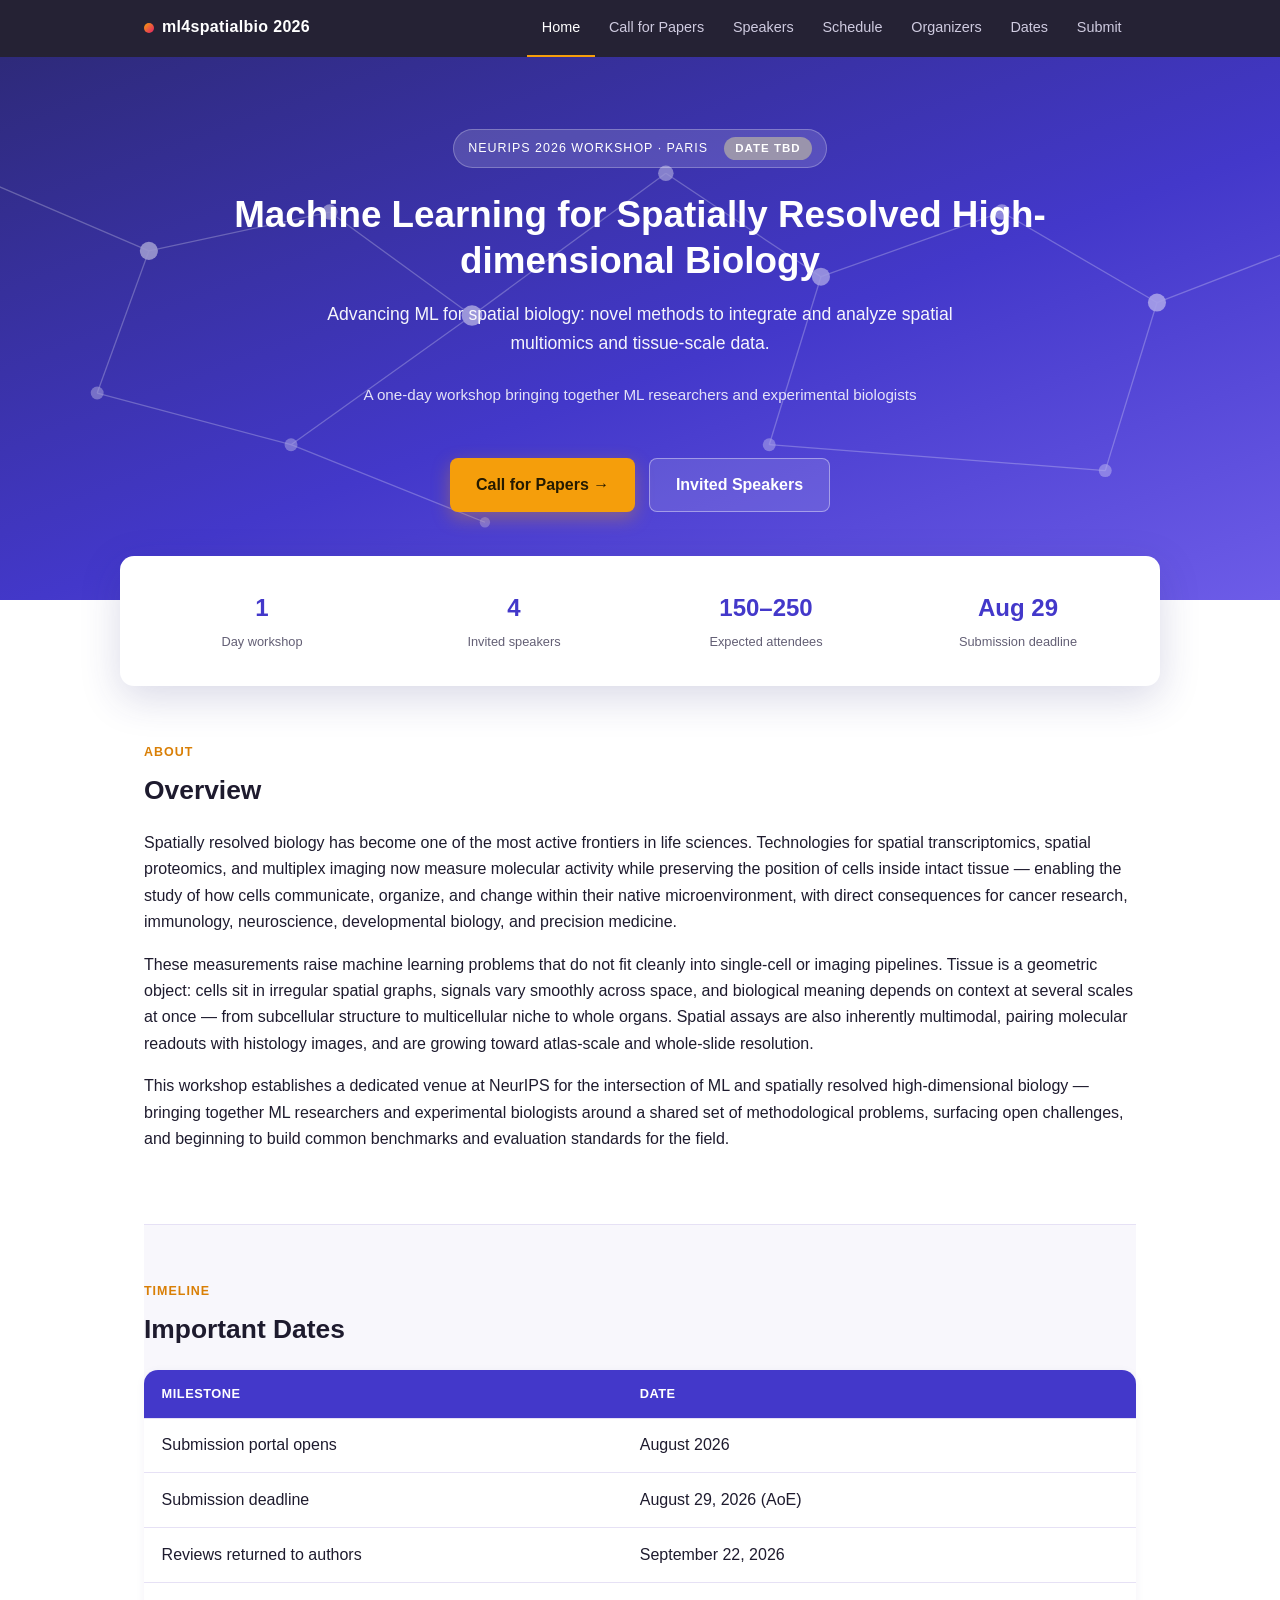
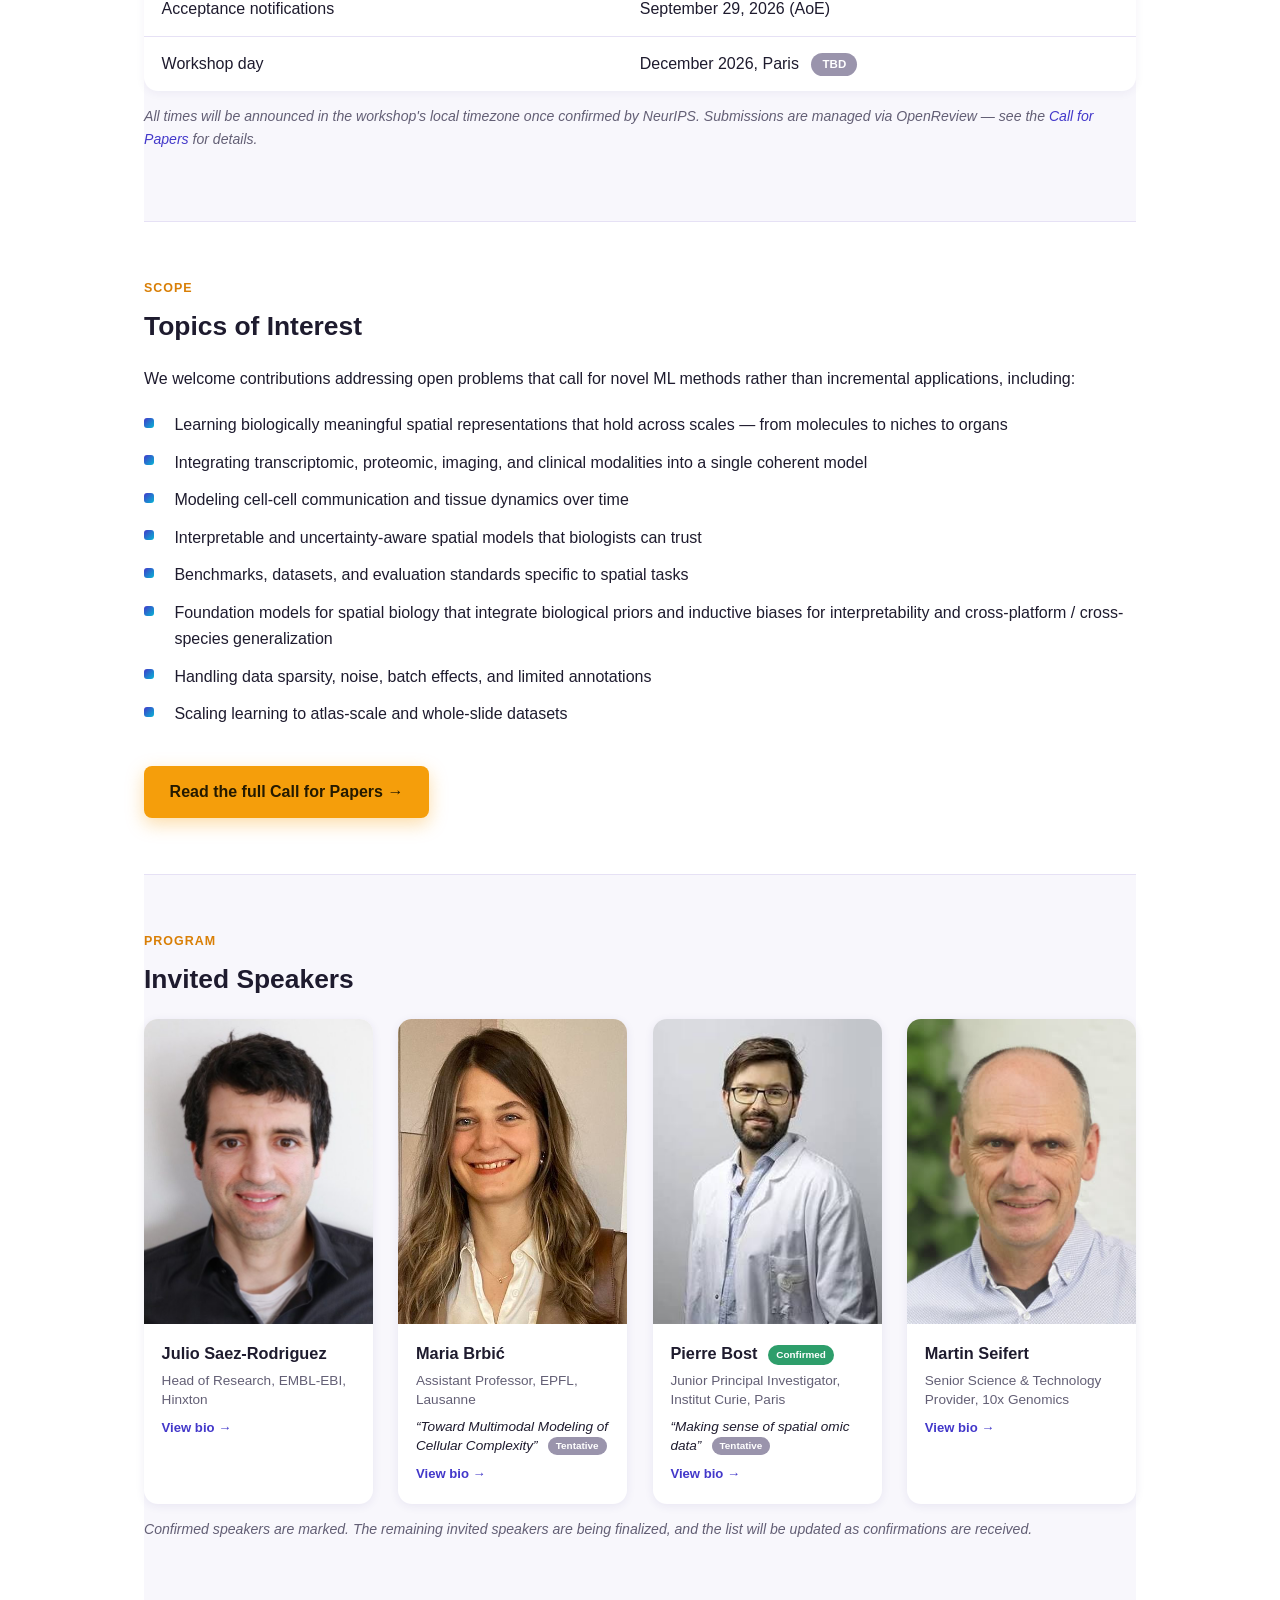
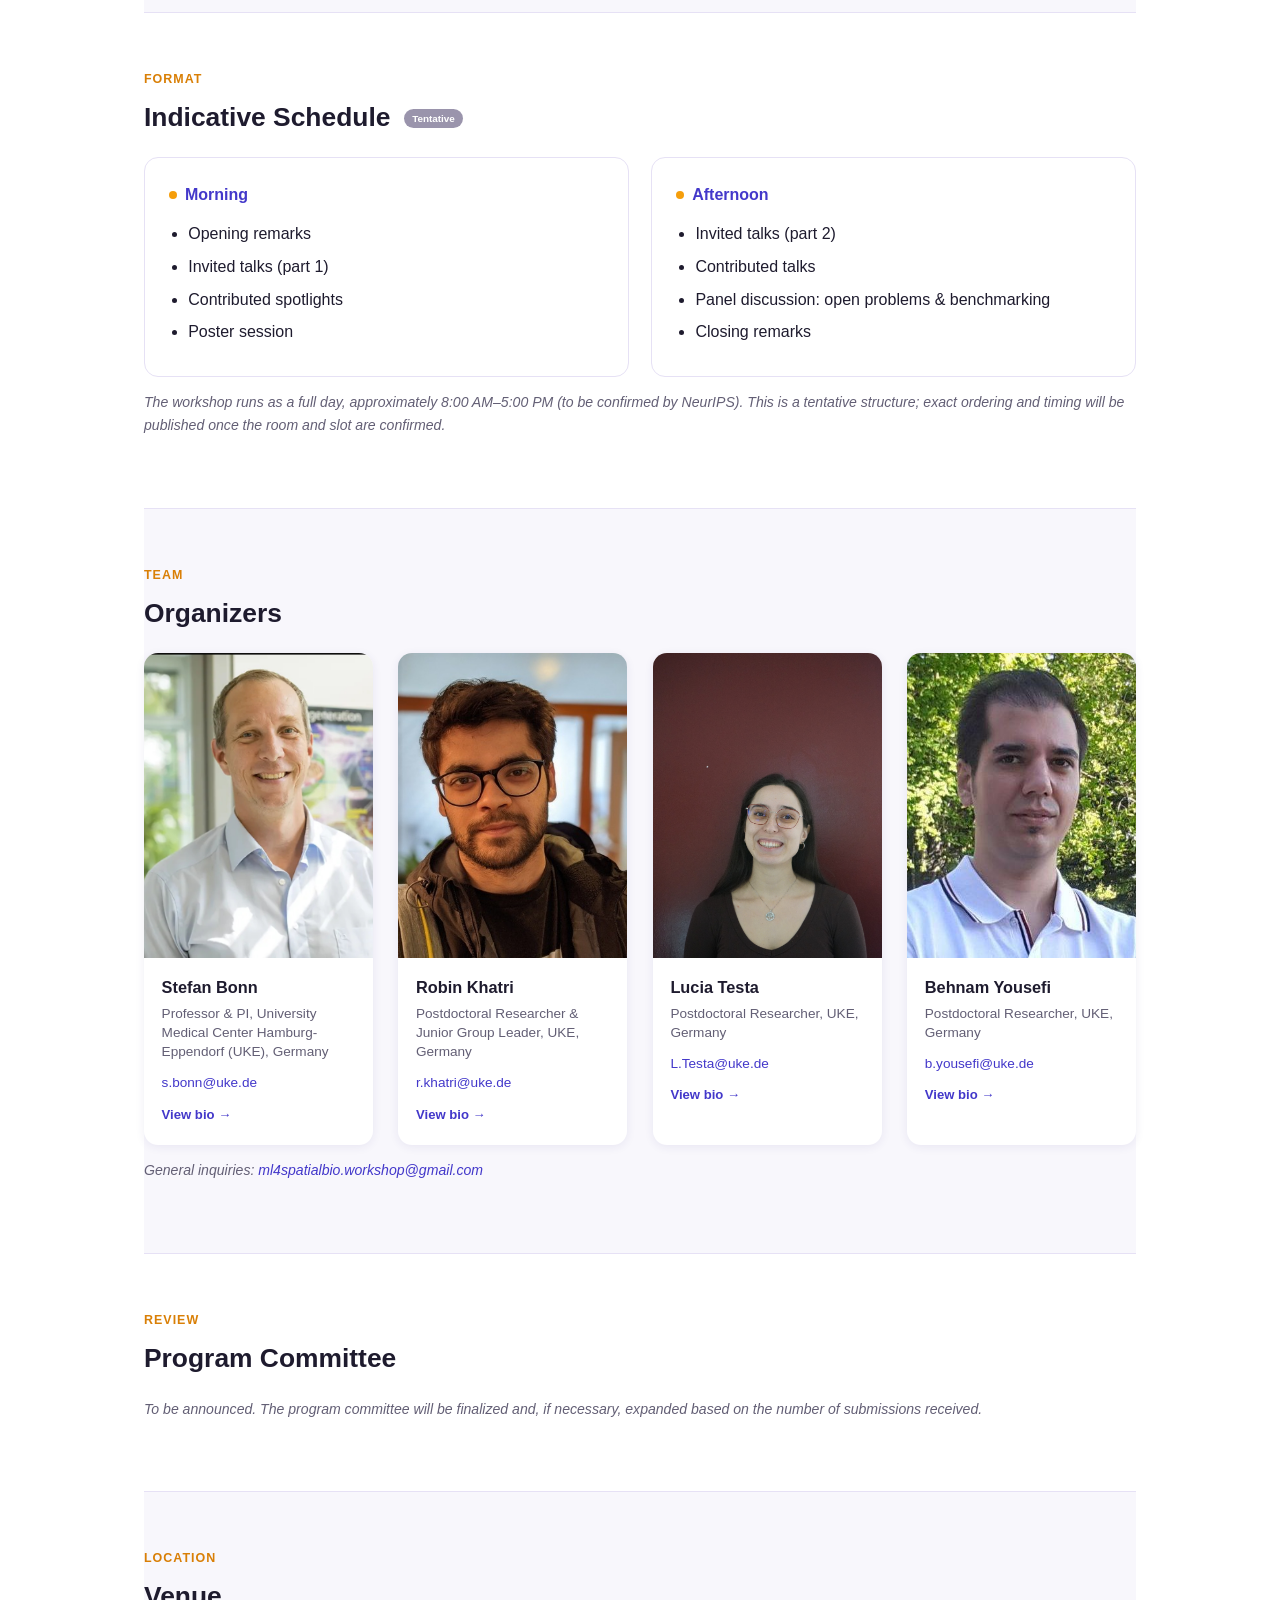
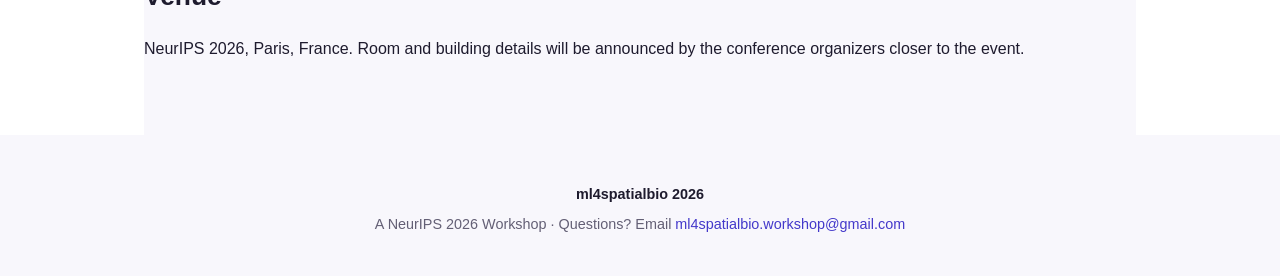
==== commit dc2cf503: "add-bio" ====
--- a/index.html
+++ b/index.html
@@ -74,9 +74,9 @@
 
 <div class="stat-strip">
   <div class="stat"><span class="num">1</span><span class="label">Day workshop</span></div>
-  <div class="stat"><span class="num">4</span><span class="label">Confirmed speakers</span></div>
+  <div class="stat"><span class="num">4</span><span class="label">Invited speakers</span></div>
   <div class="stat"><span class="num">150&ndash;250</span><span class="label">Expected attendees</span></div>
-  <div class="stat"><span class="num">Sep 5</span><span class="label">Submission deadline</span></div>
+  <div class="stat"><span class="num">Aug 29</span><span class="label">Submission deadline</span></div>
 </div>
 
 <main>
@@ -99,9 +99,9 @@
       </thead>
       <tbody>
         <tr><td>Submission portal opens</td><td>August 2026</td></tr>
-        <tr><td>Submission deadline</td><td>September 5, 2026</td></tr>
+        <tr><td>Submission deadline</td><td>August 29, 2026 (AoE)</td></tr>
         <tr><td>Reviews returned to authors</td><td>September 22, 2026</td></tr>
-        <tr><td>Acceptance notifications</td><td>September 29, 2026</td></tr>
+        <tr><td>Acceptance notifications</td><td>September 29, 2026 (AoE)</td></tr>
         <tr><td>Workshop day</td><td>December 2026, Paris <span class="badge tbd">TBD</span></td></tr>
       </tbody>
     </table>
@@ -132,52 +132,55 @@
     <h2>Invited Speakers</h2>
     <div class="people-grid">
       <div class="person-card" tabindex="0" role="button" aria-haspopup="dialog"
-           data-name="Julio Saez-Rodriguez" data-role="EMBL-EBI, Heidelberg" data-photo="images/julio-saez-rodriguez.jpeg"
-           data-bio="Lorem ipsum dolor sit amet, consectetur adipiscing elit. Sed do eiusmod tempor incididunt ut labore et dolore magna aliqua. Ut enim ad minim veniam, quis nostrud exercitation ullamco laboris nisi ut aliquip ex ea commodo consequat.">
+           data-name="Julio Saez-Rodriguez" data-role="Head of Research, EMBL-EBI, Hinxton" data-photo="images/julio-saez-rodriguez.jpeg"
+           data-bio="Julio Saez-Rodriguez is Head of Research at the European Bioinformatics Institute (EMBL-EBI), Professor on leave of Medical Bioinformatics and Data Analysis at the Faculty of Medicine of Heidelberg University, a member of ELLIS Heidelberg, and a co-director of the DREAM challenges. He is broadly interested in how large biological data sets can be interrogated with mathematical models to unveil the molecular basis of disease as a means to develop novel therapies. The current emphasis of his research is on single-cell and spatial data, multi-omics integration, and understanding multi-cellular communication. He is particularly interested in how to use existing knowledge of biological processes to support computational analysis. He supports open science, especially by developing open-source computational tools and co-organizing the DREAM challenges. While his computational methods are broadly applicable, his focus is on cancer, autoimmune diseases, and conditions of the kidney and heart.">
         <div class="person-photo"><img src="images/julio-saez-rodriguez.jpeg" alt="Julio Saez-Rodriguez"></div>
         <div class="person-info">
           <h3>Julio Saez-Rodriguez</h3>
-          <p class="role">EMBL-EBI, Heidelberg</p>
-          <p class="view-bio">View bio &rarr;</p>
-        </div>
-      </div>
-      <div class="person-card" tabindex="0" role="button" aria-haspopup="dialog"
-           data-name="Maria Brbić" data-role="EPFL, Zurich" data-photo="images/maria-brbic.jpg"
-           data-bio="Lorem ipsum dolor sit amet, consectetur adipiscing elit. Duis aute irure dolor in reprehenderit in voluptate velit esse cillum dolore eu fugiat nulla pariatur. Excepteur sint occaecat cupidatat non proident.">
+          <p class="role">Head of Research, EMBL-EBI, Hinxton</p>
+          <p class="view-bio">View bio &rarr;</p>
+        </div>
+      </div>
+      <div class="person-card" tabindex="0" role="button" aria-haspopup="dialog"
+           data-name="Maria Brbić" data-role="Assistant Professor, EPFL, Lausanne" data-photo="images/maria-brbic.jpg"
+           data-bio="Maria Brbić is an Assistant Professor of Computer Science and Life Sciences at EPFL in Lausanne, Switzerland, where she is affiliated with the EPFL AI Center and the Institute of Bioengineering. Her research develops new AI methods that drive advances in biology and biomedicine. She earned her PhD from the University of Zagreb in 2019, receiving an Outstanding Thesis Award, and carried out part of her doctoral research at Stanford University as a Fulbright Scholar. Before joining EPFL in 2022, she was a postdoctoral researcher in the Department of Computer Science at Stanford University, working with Jure Leskovec and as a member of the Chan Zuckerberg Biohub. She is a CIFAR Fellow in the Multiscale Human program and an ELLIS Scholar; her honors include being named a Rising Star in EECS by MIT (2021), an SIB Early Career Award (2023), and an SNSF Starting Grant (2024).">
         <div class="person-photo"><img src="images/maria-brbic.jpg" alt="Maria Brbić"></div>
         <div class="person-info">
           <h3>Maria Brbić</h3>
-          <p class="role">EPFL, Zurich</p>
-          <p class="view-bio">View bio &rarr;</p>
-        </div>
-      </div>
-      <div class="person-card" tabindex="0" role="button" aria-haspopup="dialog"
-           data-name="Pierre Bost" data-role="Institut Curie, Paris" data-photo="images/pierre-bost.jpg"
-           data-bio="Lorem ipsum dolor sit amet, consectetur adipiscing elit. Sed ut perspiciatis unde omnis iste natus error sit voluptatem accusantium doloremque laudantium, totam rem aperiam eaque ipsa quae ab illo inventore veritatis.">
+          <p class="role">Assistant Professor, EPFL, Lausanne</p>
+          <p class="talk"><em>&ldquo;Toward Multimodal Modeling of Cellular Complexity&rdquo;</em> <span class="badge tbd sm">Tentative</span></p>
+          <p class="view-bio">View bio &rarr;</p>
+        </div>
+      </div>
+      <div class="person-card" tabindex="0" role="button" aria-haspopup="dialog"
+           data-name="Pierre Bost" data-role="Junior Principal Investigator, Institut Curie, Paris" data-photo="images/pierre-bost.jpg"
+           data-bio="Dr. Pierre Bost is a Junior Principal Investigator at Institut Curie, where he develops computational and statistical methods for single-cell and spatial omics. After completing a joint PhD at Institut Pasteur and the Weizmann Institute of Science, he pursued postdoctoral research at ETH Zürich and the University of Zürich. His work spans computational biology, statistics, and genomics, with contributions including the development of Viral-Track for viral detection in single-cell RNA-seq and new methods for the analysis and design of spatial transcriptomic experiments. His current research focuses on scalable computational approaches to understand tissue organization, viral infections, and human disease using large-scale spatial and single-cell datasets.">
         <div class="person-photo"><img src="images/pierre-bost.jpg" alt="Pierre Bost"></div>
         <div class="person-info">
-          <h3>Pierre Bost</h3>
-          <p class="role">Institut Curie, Paris</p>
-          <p class="view-bio">View bio &rarr;</p>
-        </div>
-      </div>
-      <div class="person-card" tabindex="0" role="button" aria-haspopup="dialog"
-           data-name="Martin Seifert" data-role="10x Genomics" data-photo="images/martin-seifert.jpg"
-           data-bio="Lorem ipsum dolor sit amet, consectetur adipiscing elit. Nemo enim ipsam voluptatem quia voluptas sit aspernatur aut odit aut fugit, sed quia consequuntur magni dolores eos qui ratione voluptatem sequi nesciunt.">
+          <h3>Pierre Bost <span class="badge confirmed sm">Confirmed</span></h3>
+          <p class="role">Junior Principal Investigator, Institut Curie, Paris</p>
+          <p class="talk"><em>&ldquo;Making sense of spatial omic data&rdquo;</em> <span class="badge tbd sm">Tentative</span></p>
+          <p class="view-bio">View bio &rarr;</p>
+        </div>
+      </div>
+      <div class="person-card" tabindex="0" role="button" aria-haspopup="dialog"
+           data-name="Martin Seifert" data-role="Senior Science &amp; Technology Provider, 10x Genomics" data-photo="images/martin-seifert.jpg"
+           data-bio="Dr. Martin Seifert is a Senior Science and Technology Provider at 10x Genomics. He began his career with transcriptomic studies at the Technical University of Munich and later joined Genomatix, co-authoring the first human transcriptome paper in Science (2008). Before joining 10x Genomics, he founded Connexome, a consulting firm focused on multimodal analyses in clinical settings. With over 50 publications in genomics, epigenetics, and transcriptomics, Martin is keen on integrating single-cell and spatial technologies with clinical data.">
         <div class="person-photo"><img src="images/martin-seifert.jpg" alt="Martin Seifert"></div>
         <div class="person-info">
           <h3>Martin Seifert</h3>
-          <p class="role">10x Genomics</p>
-          <p class="view-bio">View bio &rarr;</p>
-        </div>
-      </div>
-    </div>
+          <p class="role">Senior Science &amp; Technology Provider, 10x Genomics</p>
+          <p class="view-bio">View bio &rarr;</p>
+        </div>
+      </div>
+    </div>
+    <p class="note">Confirmed speakers are marked. The remaining invited speakers are being finalized, and the list will be updated as confirmations are received.</p>
   </div>
 </section>
 
 <section id="schedule">
   <div class="eyebrow">Format</div>
-  <h2>Indicative Schedule</h2>
+  <h2>Indicative Schedule <span class="badge tbd sm">Tentative</span></h2>
   <div class="grid cols-2">
     <div class="schedule-block">
       <h4>Morning</h4>
@@ -198,7 +201,7 @@
       </ul>
     </div>
   </div>
-  <p class="note">Exact timing will be published once the room and slot are confirmed by NeurIPS.</p>
+  <p class="note">The workshop runs as a full day, approximately 8:00 AM&ndash;5:00 PM (to be confirmed by NeurIPS). This is a tentative structure; exact ordering and timing will be published once the room and slot are confirmed.</p>
 </section>
 
 <section class="alt" id="organizers">
@@ -208,7 +211,7 @@
     <div class="people-grid">
       <div class="person-card" tabindex="0" role="button" aria-haspopup="dialog"
            data-name="Stefan Bonn" data-role="Professor &amp; PI, University Medical Center Hamburg-Eppendorf (UKE), Germany" data-photo="images/stefan-bonn.jpeg"
-           data-bio="Lorem ipsum dolor sit amet, consectetur adipiscing elit. Sed do eiusmod tempor incididunt ut labore et dolore magna aliqua. Ut enim ad minim veniam, quis nostrud exercitation ullamco laboris nisi ut aliquip ex ea commodo consequat.">
+           data-bio="Stefan Bonn leads the Institute of Medical Systems Bioinformatics at UKE Hamburg, where his group combines expertise in AI, machine learning, bioinformatics, and image analysis to unravel the complexities of human pathology, with a current focus on cell-to-cell signaling in immune-mediated and neurodegenerative diseases. His lab develops deep learning, probabilistic, and graph-based methods for large-scale biomedical data, with tools including DISCERN (Genome Biology, 2023) for single-cell gene expression reconstruction and DISSECT (Genome Biology, 2024) for cell type deconvolution. In the spatial transcriptomics domain specifically, his group developed NichePCA, a scalable and interpretable PCA-based algorithm for spatial domain identification (Bioinformatics, 2025) and SCALE, a method for unsupervised multiscale spatial domain identification in spatial omics data (Nucleic Acids Research, 2026). Most recently, his group built a high-resolution spatial kidney cell atlas from 57 patient samples across multiple autoimmune kidney diseases, revealing spatiotemporally conserved immune-renal cell interaction programs driving glomerular crescent formation, published in Nature Immunology (2025). This body of collaborative spatial transcriptomics work directly motivates and anchors the present workshop proposal. He completed his postdoctoral fellowship at EMBL Heidelberg (2008–2012), was subsequently an independent research group leader at the German Center for Neurodegenerative Diseases (2012–2017), and he has directed the IMSB institute at UKE since its establishment in 2017.">
         <div class="person-photo"><img src="images/stefan-bonn.jpeg" alt="Stefan Bonn"></div>
         <div class="person-info">
           <h3>Stefan Bonn</h3>
@@ -219,7 +222,7 @@
       </div>
       <div class="person-card" tabindex="0" role="button" aria-haspopup="dialog"
            data-name="Robin Khatri" data-role="Postdoctoral Researcher &amp; Junior Group Leader, UKE, Germany" data-photo="images/robin-khatri.jpg"
-           data-bio="Lorem ipsum dolor sit amet, consectetur adipiscing elit. Duis aute irure dolor in reprehenderit in voluptate velit esse cillum dolore eu fugiat nulla pariatur. Excepteur sint occaecat cupidatat non proident.">
+           data-bio="Robin Khatri is a postdoctoral researcher and junior group leader at the Institute of Medical Systems Bioinformatics (IMSB), University Medical Center Hamburg-Eppendorf (UKE), Germany. He earned his doctorate (summa cum laude) in 2025 from the Faculty of Computer Science at the University of Hamburg, working in systems biology under the supervision of Prof. Stefan Bonn. His doctoral research developed deep learning methods for the computational estimation of cell type composition and dynamics in single-cell and spatial omics data. He previously completed a master in Computer Science with a university diploma in Machine Learning and Data Mining at Jean Monnet University, Saint-Étienne, France. His current research focuses on machine learning methods for spatial transcriptomics with applications to autoimmune kidney diseases and glioblastoma. He is an Add-on Fellow of the Joachim Herz Foundation for Interdisciplinary Life Sciences (2024–2026) and a fellow of the UKE iPrime Medical Scientist Programme (2026).">
         <div class="person-photo"><img src="images/robin-khatri.jpg" alt="Robin Khatri"></div>
         <div class="person-info">
           <h3>Robin Khatri</h3>
@@ -230,7 +233,7 @@
       </div>
       <div class="person-card" tabindex="0" role="button" aria-haspopup="dialog"
            data-name="Lucia Testa" data-role="Postdoctoral Researcher, UKE, Germany" data-photo="images/lucia-testa.jpeg"
-           data-bio="Lorem ipsum dolor sit amet, consectetur adipiscing elit. Sed ut perspiciatis unde omnis iste natus error sit voluptatem accusantium doloremque laudantium, totam rem aperiam eaque ipsa quae ab illo inventore veritatis.">
+           data-bio="Lucia Testa is a postdoctoral researcher at the Institute of Medical Systems Bioinformatics (IMSB), UKE Hamburg, where her work focuses on topology-aware learning methods for spatial transcriptomics data and Topological Deep Learning for Computational Chemistry. She received her PhD in Data Science (with distinction) from Sapienza University of Rome in 2025, supervised by Prof. Sergio Barbarossa, with a thesis on topological signal processing and learning under uncertainties. Her publications include Generalized Simplicial Attention Neural Networks (IEEE TSIPN, 2025), Cell Attention Networks (IJCNN, 2023), and VitaGraph, a biological knowledge graph for computational biology tasks (Scientific Data, 2026). She has served as a reviewer for IEEE Transactions on Signal Processing, IEEE TSIPN, ICASSP, and IJCNN. She was awarded the Best Master's Thesis Award by Fondazione Sapienza and the Best Graduate Award by BCC Bellegra in 2021.">
         <div class="person-photo"><img src="images/lucia-testa.jpeg" alt="Lucia Testa"></div>
         <div class="person-info">
           <h3>Lucia Testa</h3>
@@ -241,7 +244,7 @@
       </div>
       <div class="person-card" tabindex="0" role="button" aria-haspopup="dialog"
            data-name="Behnam Yousefi" data-role="Postdoctoral Researcher, UKE, Germany" data-photo="images/behnam-yousefi.jpg"
-           data-bio="Lorem ipsum dolor sit amet, consectetur adipiscing elit. Nemo enim ipsam voluptatem quia voluptas sit aspernatur aut odit aut fugit, sed quia consequuntur magni dolores eos qui ratione voluptatem sequi nesciunt.">
+           data-bio="Behnam Yousefi is a postdoctoral researcher at the Institute of Medical Systems Bioinformatics (IMSB), UKE Hamburg. He received his PhD in Computational Biology from Institut Pasteur, Paris, and Sorbonne Université, Paris, in 2023, with a thesis on network-based machine learning methods to model variability across individuals, funded by the Marie Skłodowska-Curie Actions fellowship. He previously earned a BS in Electrical Engineering and an MS in Biomedical Engineering, graduating with top student honors in both programs. His research focuses on geometric deep learning in biomedicine and drug discovery, network medicine, spatial single-cell omics data analysis, and agentic AI. His featured recent publications include Spatiotemporal interaction of immune and renal cells controls glomerular crescent formation in autoimmune kidney disease (Nature Immunology, 2025), SCALE: unsupervised multiscale domain identification in spatial omics data (Nucleic Acids Research, 2026), PCA-based spatial domain identification with state-of-the-art performance (Bioinformatics, 2025), and BioChemAIgent: An AI-driven Protein Modeling and Docking Framework for Structure-Based Drug Discovery (bioRxiv, 2026).">
         <div class="person-photo"><img src="images/behnam-yousefi.jpg" alt="Behnam Yousefi"></div>
         <div class="person-info">
           <h3>Behnam Yousefi</h3>
--- a/style.css
+++ b/style.css
@@ -266,6 +266,8 @@
 .person-info { padding: 1rem 1.1rem 1.25rem; }
 .person-info h3 { margin: 0 0 0.2rem; font-size: 1.02rem; }
 .person-info p.role { color: var(--text-muted); font-size: 0.85rem; margin: 0 0 0.5rem; line-height: 1.4; }
+.person-info p.talk { font-size: 0.85rem; margin: 0 0 0.5rem; line-height: 1.4; }
+.person-info p.talk em { color: var(--text); font-style: italic; }
 .person-info p.email { margin: 0; }
 .person-info p.email a { font-size: 0.85rem; }
 
@@ -312,6 +314,8 @@
 }
 
 .badge.tbd { background: #9a94ac; }
+.badge.confirmed { background: #2e9e6b; }
+.badge.sm { font-size: 0.62rem; padding: 0.1rem 0.5rem; margin-left: 0.4rem; }
 
 /* ---------- CTAs ---------- */
 
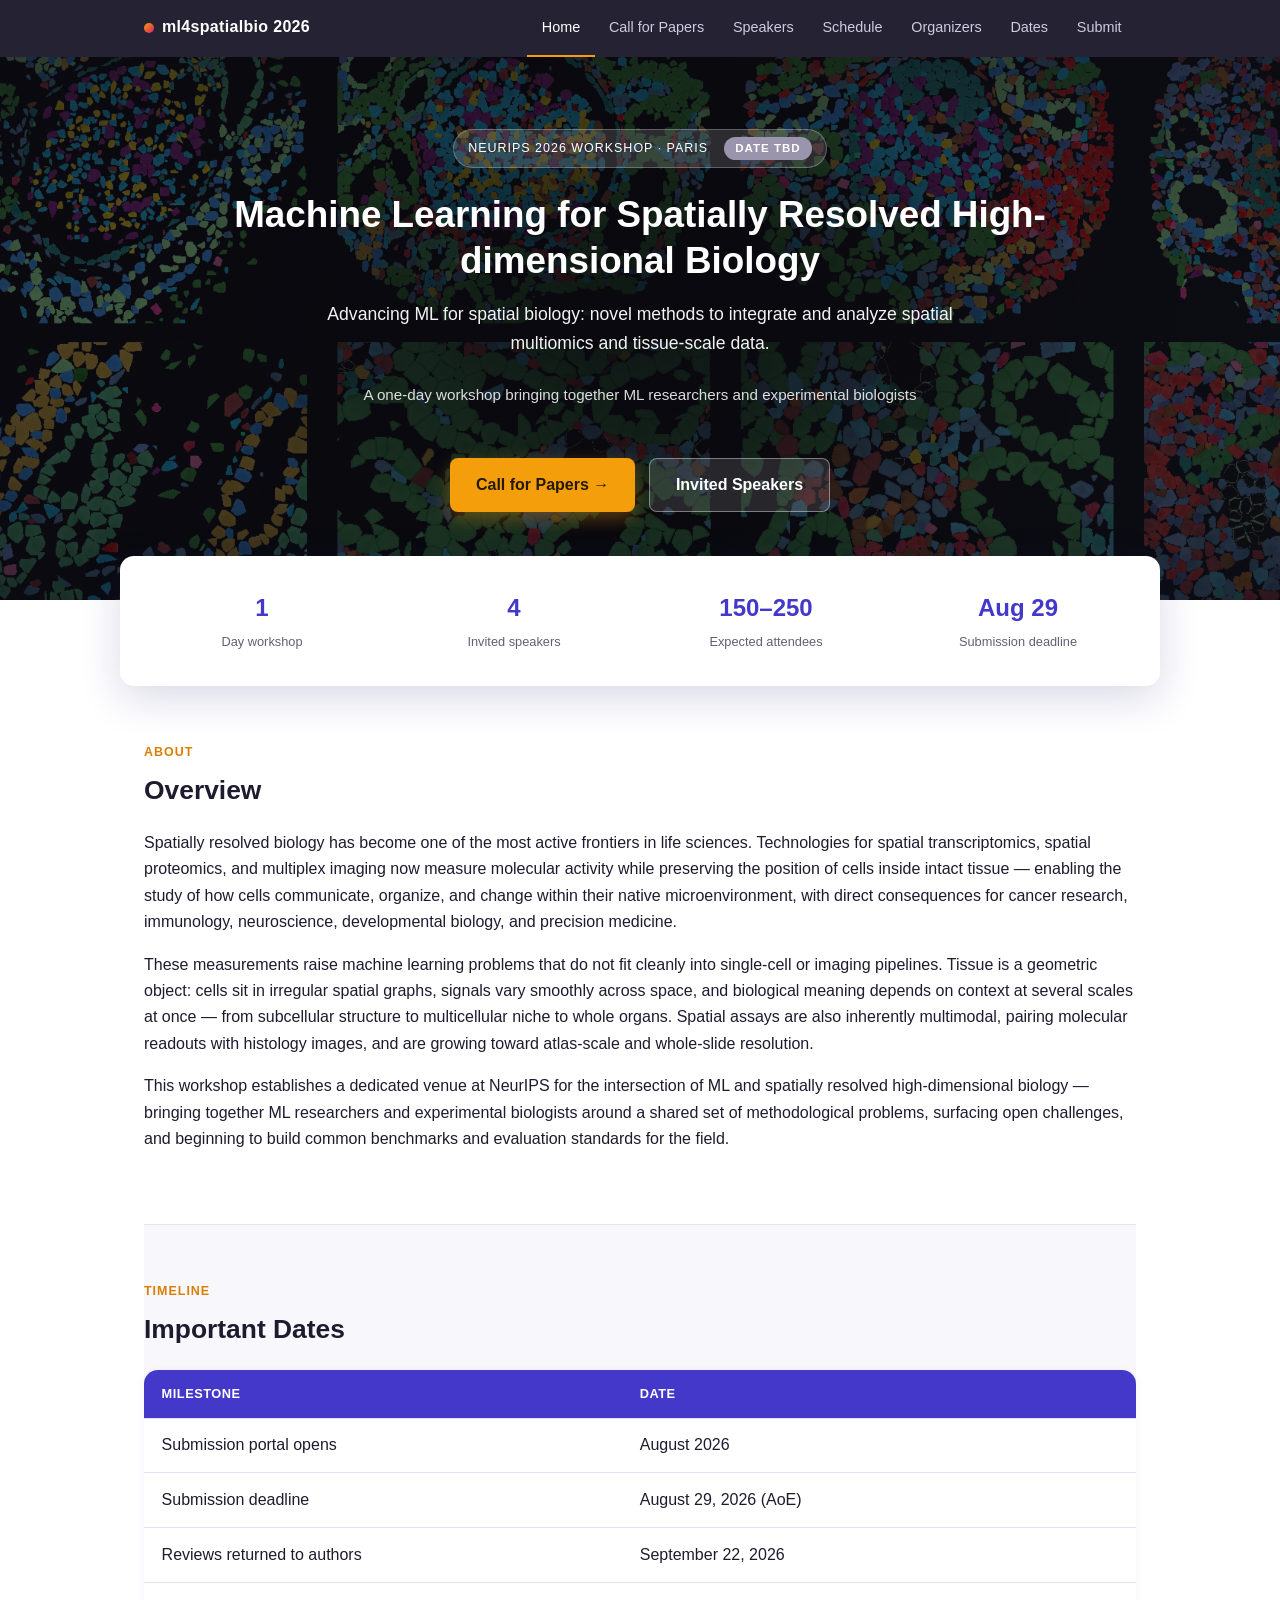
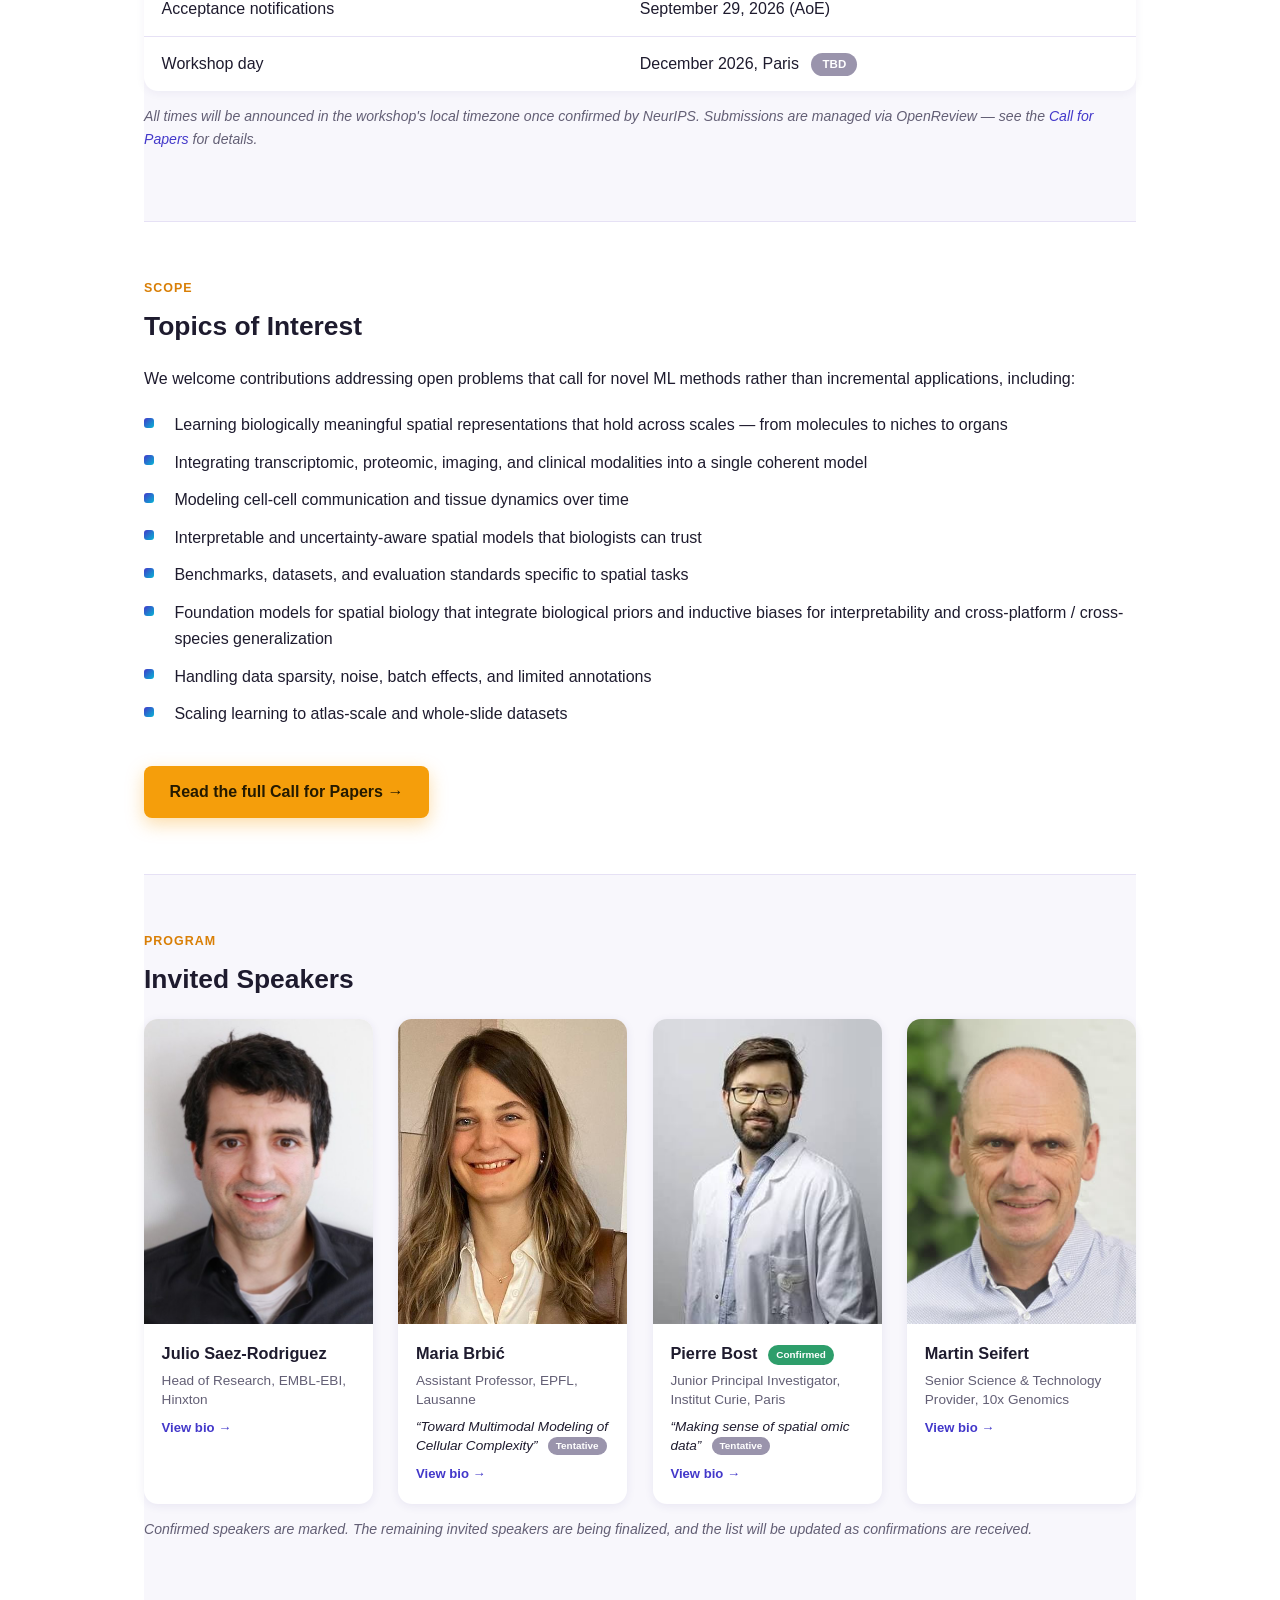
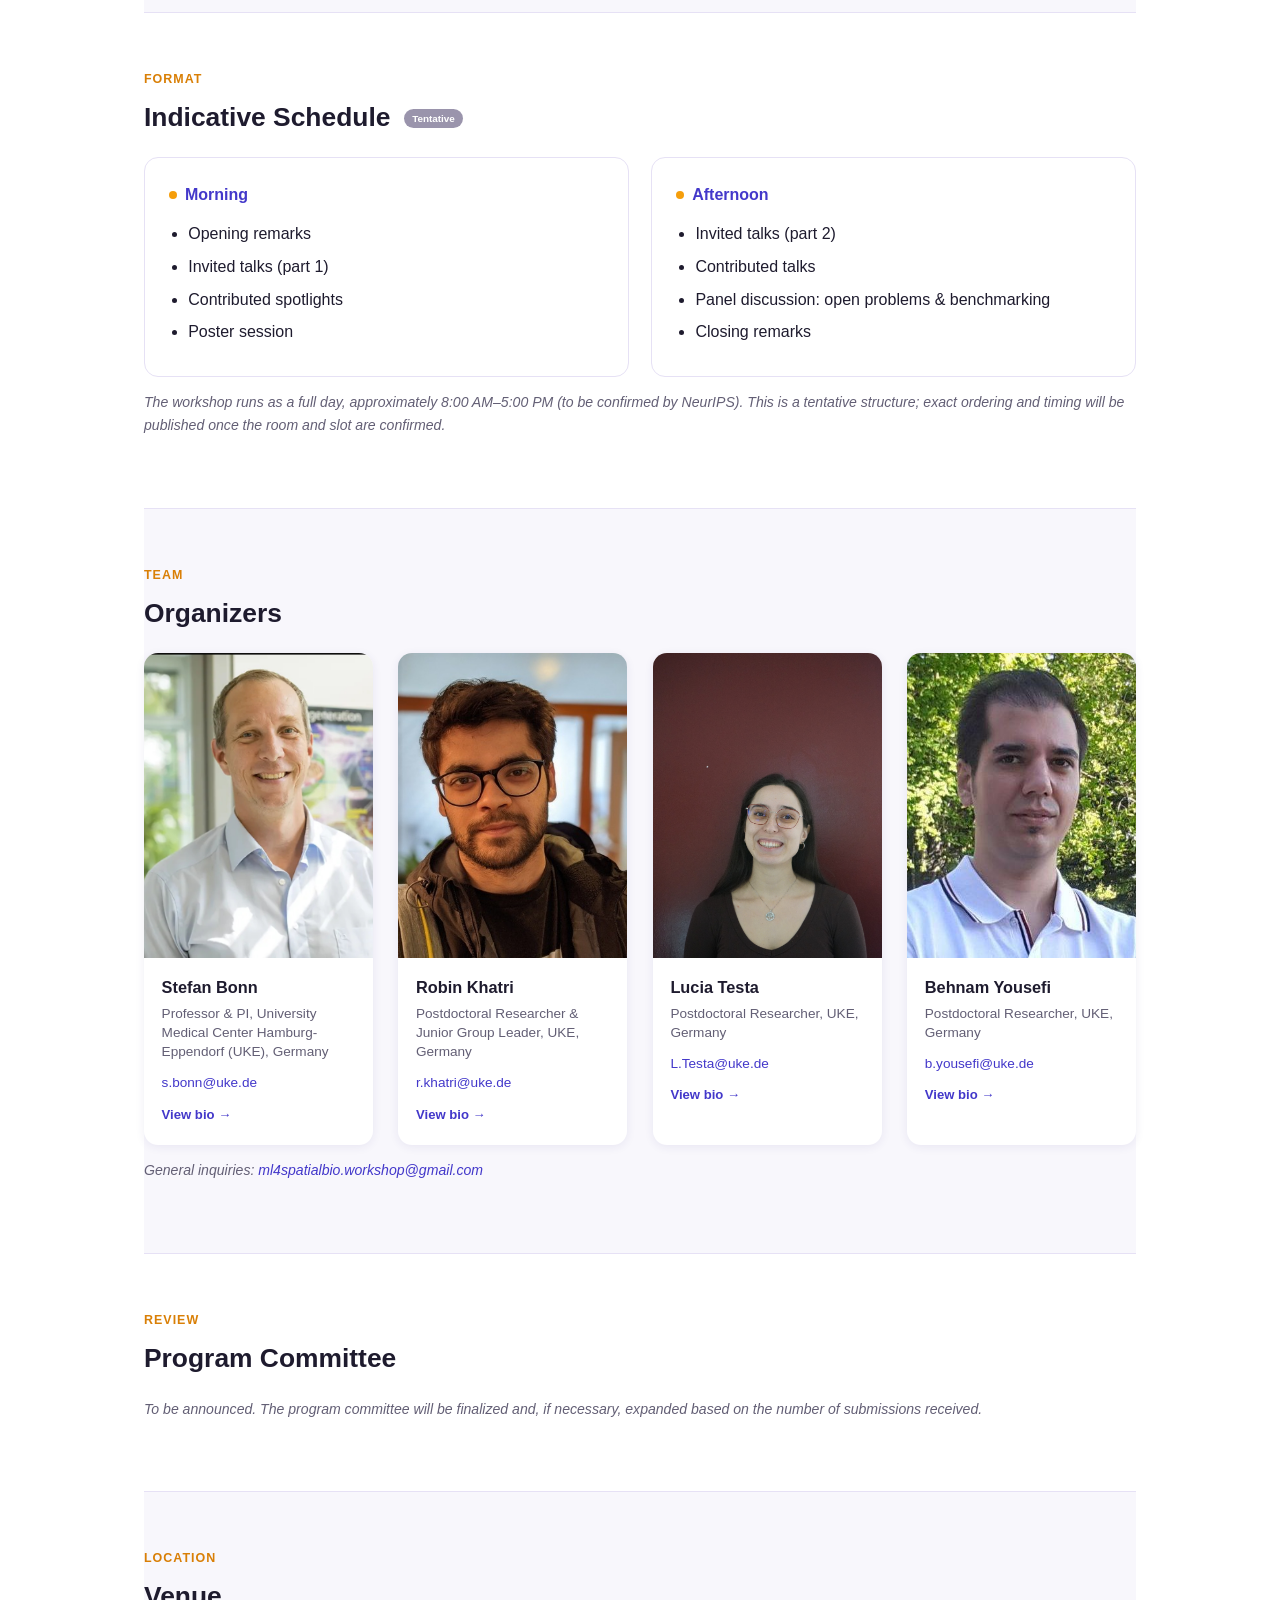
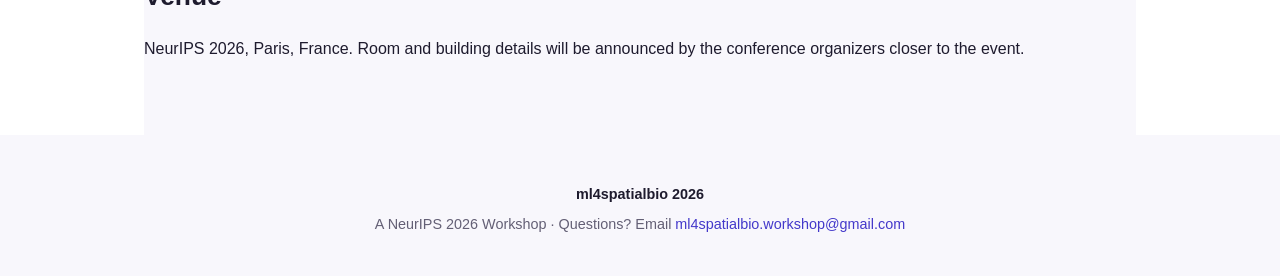
==== commit 99784707: "add-image" ====
--- a/index.html
+++ b/index.html
@@ -25,41 +25,7 @@
 </nav>
 
 <header class="site-header">
-  <svg class="hero-graphic" viewBox="0 0 1200 420" preserveAspectRatio="xMidYMid slice" xmlns="http://www.w3.org/2000/svg">
-    <g stroke="#ffffff" stroke-width="1" opacity="0.5">
-      <line x1="80" y1="90" x2="220" y2="150"/>
-      <line x1="220" y1="150" x2="180" y2="260"/>
-      <line x1="220" y1="150" x2="360" y2="120"/>
-      <line x1="360" y1="120" x2="470" y2="200"/>
-      <line x1="180" y1="260" x2="330" y2="300"/>
-      <line x1="330" y1="300" x2="470" y2="200"/>
-      <line x1="470" y1="200" x2="620" y2="90"/>
-      <line x1="620" y1="90" x2="740" y2="170"/>
-      <line x1="740" y1="170" x2="700" y2="300"/>
-      <line x1="330" y1="300" x2="480" y2="360"/>
-      <line x1="740" y1="170" x2="880" y2="120"/>
-      <line x1="880" y1="120" x2="1000" y2="190"/>
-      <line x1="1000" y1="190" x2="960" y2="320"/>
-      <line x1="700" y1="300" x2="960" y2="320"/>
-      <line x1="1000" y1="190" x2="1130" y2="140"/>
-    </g>
-    <g fill="#ffffff">
-      <circle cx="80" cy="90" r="5" opacity="0.7"/>
-      <circle cx="220" cy="150" r="7" opacity="0.9"/>
-      <circle cx="180" cy="260" r="5" opacity="0.6"/>
-      <circle cx="360" cy="120" r="6" opacity="0.8"/>
-      <circle cx="470" cy="200" r="8" opacity="0.95"/>
-      <circle cx="330" cy="300" r="5" opacity="0.6"/>
-      <circle cx="620" cy="90" r="6" opacity="0.75"/>
-      <circle cx="740" cy="170" r="7" opacity="0.85"/>
-      <circle cx="480" cy="360" r="4" opacity="0.5"/>
-      <circle cx="700" cy="300" r="5" opacity="0.6"/>
-      <circle cx="880" cy="120" r="6" opacity="0.8"/>
-      <circle cx="1000" cy="190" r="7" opacity="0.9"/>
-      <circle cx="960" cy="320" r="5" opacity="0.6"/>
-      <circle cx="1130" cy="140" r="5" opacity="0.65"/>
-    </g>
-  </svg>
+  <img class="hero-graphic" src="images/hero-cells.png" alt="Spatial cell-type map of kidney tissue across disease states">
   <div class="hero-inner">
     <div class="tag">NeurIPS 2026 Workshop &middot; Paris <span class="badge tbd">Date TBD</span></div>
     <h1>Machine Learning for Spatially Resolved High-dimensional Biology</h1>
--- a/style.css
+++ b/style.css
@@ -93,7 +93,7 @@
 
 header.site-header {
   position: relative;
-  background: linear-gradient(160deg, var(--primary-dark) 0%, var(--primary) 55%, var(--primary-light) 100%);
+  background: #0a0a10;
   color: #fff;
   padding: 4.5rem 1.5rem 5.5rem;
   text-align: center;
@@ -105,7 +105,17 @@
   inset: 0;
   width: 100%;
   height: 100%;
-  opacity: 0.5;
+  object-fit: cover;
+  opacity: 0.85;
+  pointer-events: none;
+}
+
+/* Dark scrim so the headline stays readable over the cell map */
+header.site-header::after {
+  content: "";
+  position: absolute;
+  inset: 0;
+  background: radial-gradient(ellipse at center, rgba(10,10,16,0.75) 0%, rgba(10,10,16,0.45) 55%, rgba(10,10,16,0.7) 100%);
   pointer-events: none;
 }
 
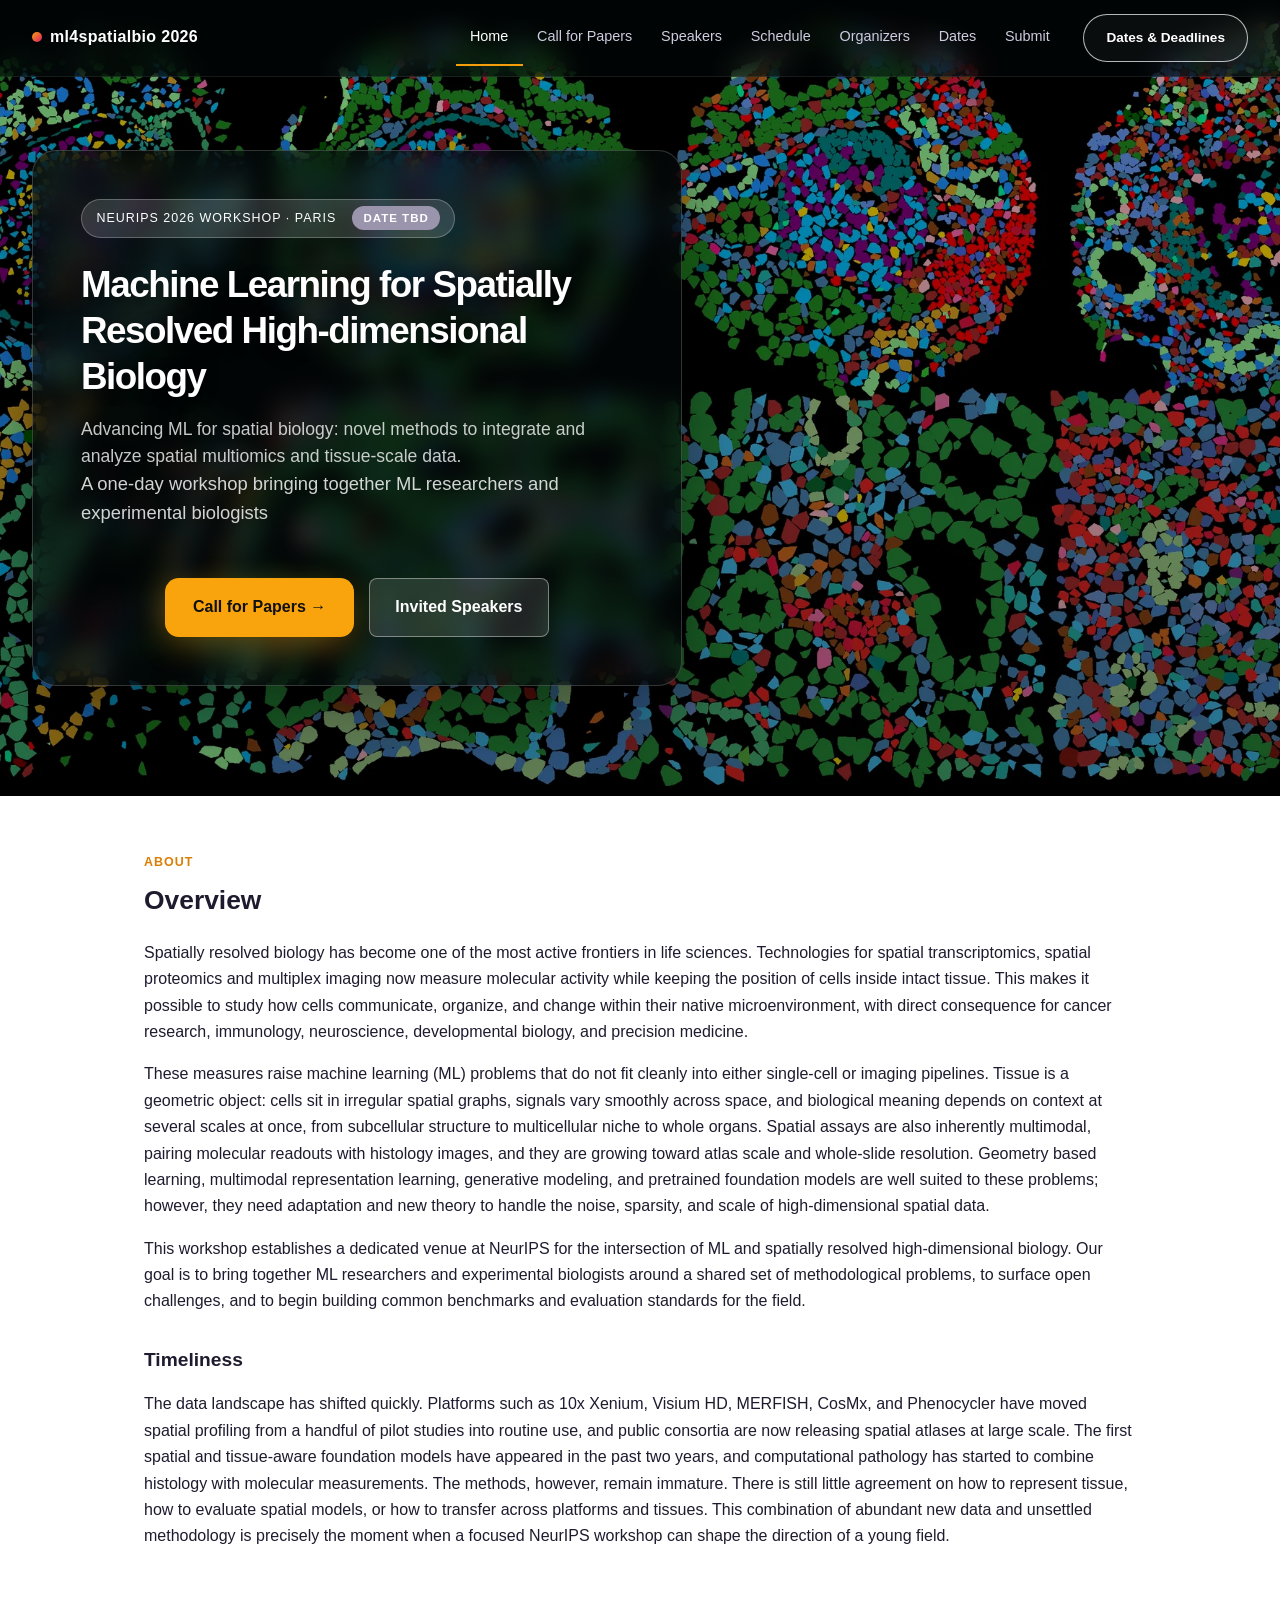
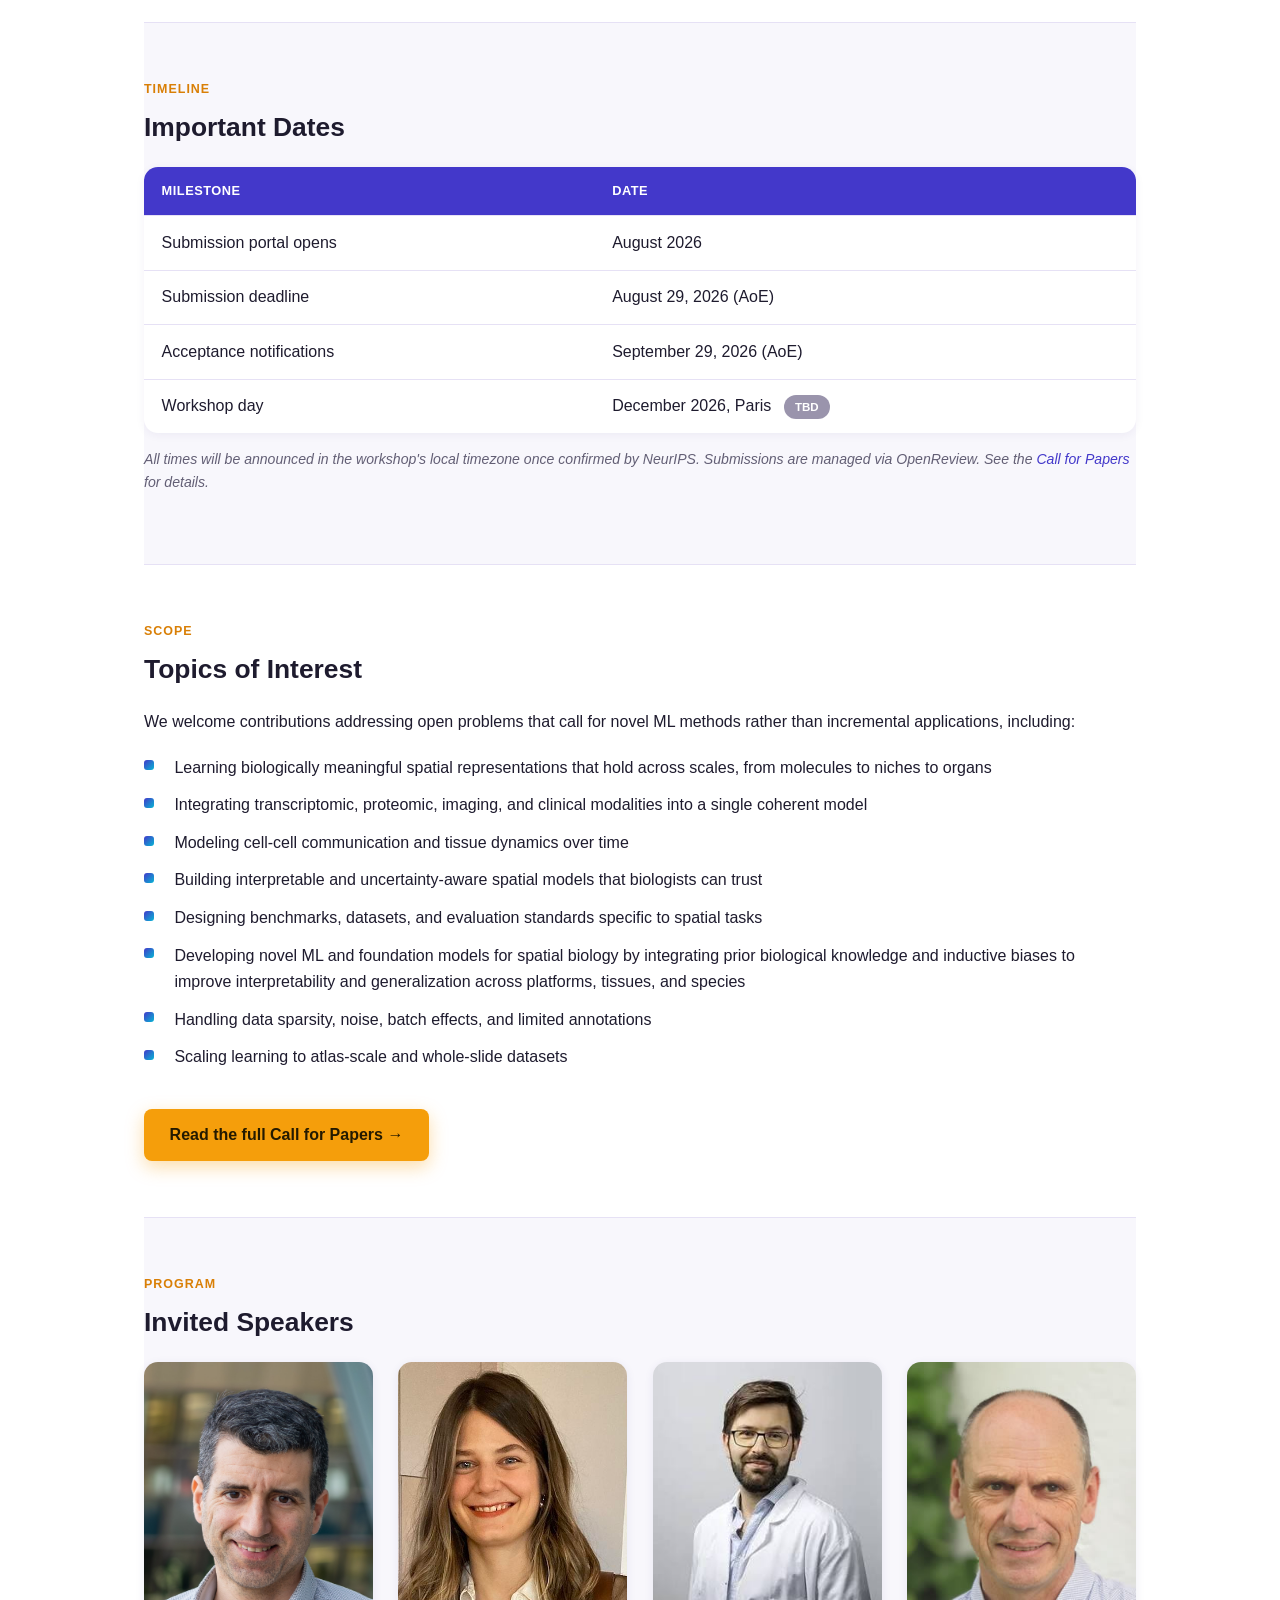
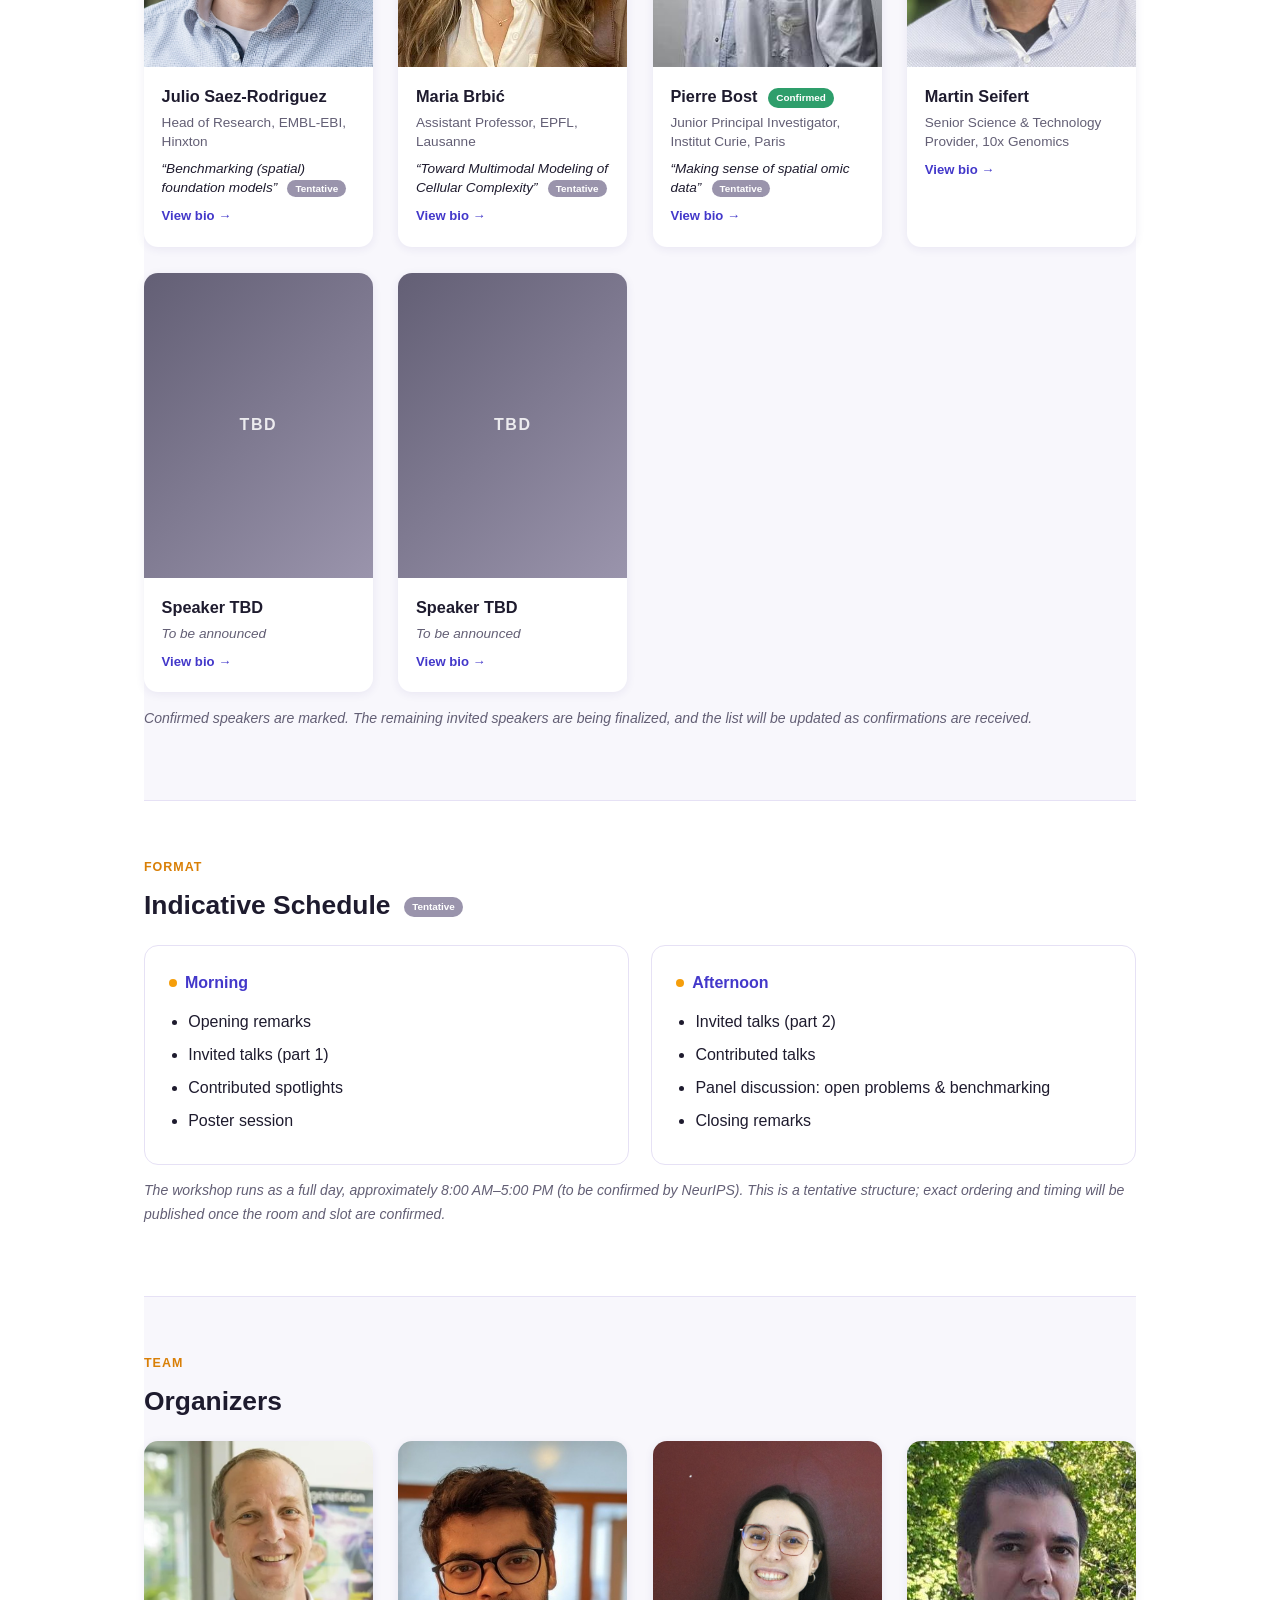
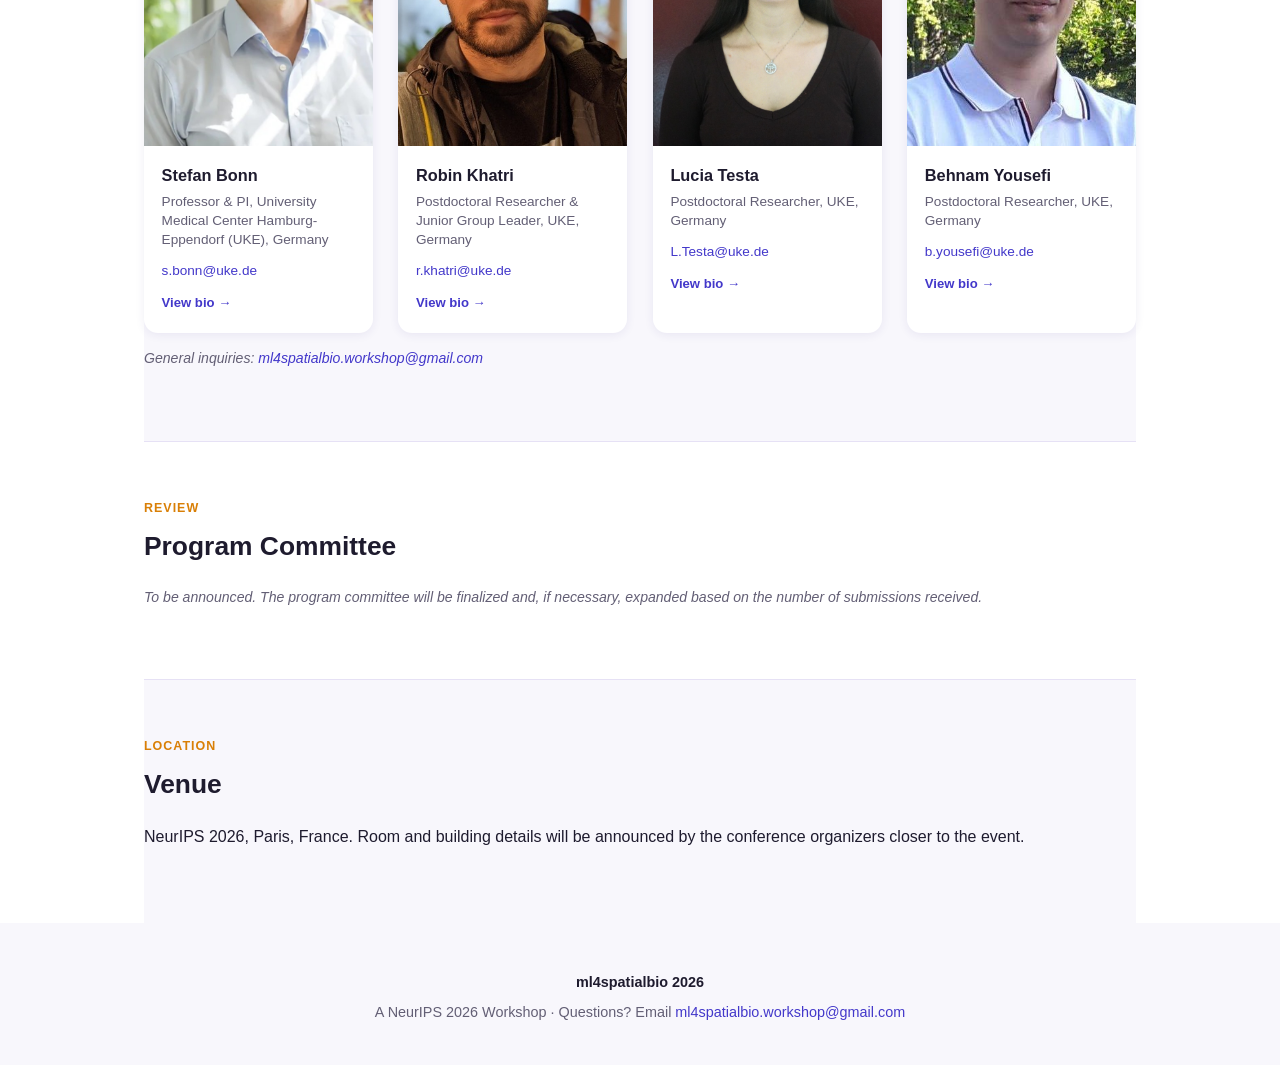
==== commit 739ef933: "Redesign hero/nav, fill in real content, and merge Robin's speaker bios - Replace decorative hero gr" ====
--- a/index.html
+++ b/index.html
@@ -3,56 +3,57 @@
 <head>
 <meta charset="UTF-8">
 <meta name="viewport" content="width=device-width, initial-scale=1.0">
-<title>ml4spatialbio 2026 — ML for Spatially Resolved High-dimensional Biology (NeurIPS Workshop)</title>
+<title>ml4spatialbio 2026: ML for Spatially Resolved High-dimensional Biology (NeurIPS Workshop)</title>
 <meta name="description" content="ml4spatialbio 2026: A NeurIPS 2026 workshop on machine learning for spatially resolved high-dimensional biology.">
 <link rel="stylesheet" href="style.css">
 </head>
 <body>
 
-<nav class="site-nav">
-  <div class="nav-inner">
-    <a class="brand" href="index.html"><span class="dot"></span> ml4spatialbio 2026</a>
-    <ul>
-      <li><a href="index.html" class="active">Home</a></li>
-      <li><a href="cfp.html">Call for Papers</a></li>
-      <li><a href="index.html#speakers">Speakers</a></li>
-      <li><a href="index.html#schedule">Schedule</a></li>
-      <li><a href="index.html#organizers">Organizers</a></li>
-      <li><a href="index.html#dates">Dates</a></li>
-      <li><a href="cfp.html#submit">Submit</a></li>
-    </ul>
-  </div>
-</nav>
-
-<header class="site-header">
-  <img class="hero-graphic" src="images/hero-cells.png" alt="Spatial cell-type map of kidney tissue across disease states">
-  <div class="hero-inner">
-    <div class="tag">NeurIPS 2026 Workshop &middot; Paris <span class="badge tbd">Date TBD</span></div>
-    <h1>Machine Learning for Spatially Resolved High-dimensional Biology</h1>
-    <p class="tagline">Advancing ML for spatial biology: novel methods to integrate and analyze spatial multiomics and tissue-scale data.</p>
-    <div class="meta">A one-day workshop bringing together ML researchers and experimental biologists</div>
-    <div class="hero-ctas">
-      <a class="cta" href="cfp.html">Call for Papers &rarr;</a>
-      <a class="cta ghost" href="#speakers">Invited Speakers</a>
+<header class="site-header hero-landing">
+  <nav class="site-nav">
+    <div class="nav-inner">
+      <a class="brand" href="index.html"><span class="dot"></span> ml4spatialbio 2026</a>
+      <button class="nav-toggle" id="nav-toggle" type="button" aria-label="Toggle menu" aria-expanded="false" aria-controls="nav-menu">
+        <span></span><span></span><span></span>
+      </button>
+      <div class="nav-menu" id="nav-menu">
+        <ul>
+          <li><a href="index.html" class="active">Home</a></li>
+          <li><a href="cfp.html">Call for Papers</a></li>
+          <li><a href="index.html#speakers">Speakers</a></li>
+          <li><a href="index.html#schedule">Schedule</a></li>
+          <li><a href="index.html#organizers">Organizers</a></li>
+          <li><a href="index.html#dates">Dates</a></li>
+          <li><a href="cfp.html#submit">Submit</a></li>
+        </ul>
+        <a class="dates-btn" href="index.html#dates">Dates &amp; Deadlines</a>
+      </div>
+    </div>
+  </nav>
+  <div class="hero-content-wrap">
+    <div class="hero-card">
+      <div class="tag">NeurIPS 2026 Workshop &middot; Paris <span class="badge tbd">Date TBD</span></div>
+      <h1>Machine Learning for Spatially Resolved High-dimensional Biology</h1>
+      <p class="tagline">Advancing ML for spatial biology: novel methods to integrate and analyze spatial multiomics and tissue-scale data.</p>
+      <p class="meta">A one-day workshop bringing together ML researchers and experimental biologists</p>
+      <div class="hero-ctas">
+        <a class="cta" href="cfp.html">Call for Papers &rarr;</a>
+        <a class="cta ghost" href="#speakers">Invited Speakers</a>
+      </div>
     </div>
   </div>
 </header>
-
-<div class="stat-strip">
-  <div class="stat"><span class="num">1</span><span class="label">Day workshop</span></div>
-  <div class="stat"><span class="num">4</span><span class="label">Invited speakers</span></div>
-  <div class="stat"><span class="num">150&ndash;250</span><span class="label">Expected attendees</span></div>
-  <div class="stat"><span class="num">Aug 29</span><span class="label">Submission deadline</span></div>
-</div>
 
 <main>
 
 <section id="overview">
   <div class="eyebrow">About</div>
   <h2>Overview</h2>
-  <p>Spatially resolved biology has become one of the most active frontiers in life sciences. Technologies for spatial transcriptomics, spatial proteomics, and multiplex imaging now measure molecular activity while preserving the position of cells inside intact tissue — enabling the study of how cells communicate, organize, and change within their native microenvironment, with direct consequences for cancer research, immunology, neuroscience, developmental biology, and precision medicine.</p>
-  <p>These measurements raise machine learning problems that do not fit cleanly into single-cell or imaging pipelines. Tissue is a geometric object: cells sit in irregular spatial graphs, signals vary smoothly across space, and biological meaning depends on context at several scales at once — from subcellular structure to multicellular niche to whole organs. Spatial assays are also inherently multimodal, pairing molecular readouts with histology images, and are growing toward atlas-scale and whole-slide resolution.</p>
-  <p>This workshop establishes a dedicated venue at NeurIPS for the intersection of ML and spatially resolved high-dimensional biology — bringing together ML researchers and experimental biologists around a shared set of methodological problems, surfacing open challenges, and beginning to build common benchmarks and evaluation standards for the field.</p>
+  <p>Spatially resolved biology has become one of the most active frontiers in life sciences. Technologies for spatial transcriptomics, spatial proteomics and multiplex imaging now measure molecular activity while keeping the position of cells inside intact tissue. This makes it possible to study how cells communicate, organize, and change within their native microenvironment, with direct consequence for cancer research, immunology, neuroscience, developmental biology, and precision medicine.</p>
+  <p>These measures raise machine learning (ML) problems that do not fit cleanly into either single-cell or imaging pipelines. Tissue is a geometric object: cells sit in irregular spatial graphs, signals vary smoothly across space, and biological meaning depends on context at several scales at once, from subcellular structure to multicellular niche to whole organs. Spatial assays are also inherently multimodal, pairing molecular readouts with histology images, and they are growing toward atlas scale and whole-slide resolution. Geometry based learning, multimodal representation learning, generative modeling, and pretrained foundation models are well suited to these problems; however, they need adaptation and new theory to handle the noise, sparsity, and scale of high-dimensional spatial data.</p>
+  <p>This workshop establishes a dedicated venue at NeurIPS for the intersection of ML and spatially resolved high-dimensional biology. Our goal is to bring together ML researchers and experimental biologists around a shared set of methodological problems, to surface open challenges, and to begin building common benchmarks and evaluation standards for the field.</p>
+  <h3>Timeliness</h3>
+  <p>The data landscape has shifted quickly. Platforms such as 10x Xenium, Visium HD, MERFISH, CosMx, and Phenocycler have moved spatial profiling from a handful of pilot studies into routine use, and public consortia are now releasing spatial atlases at large scale. The first spatial and tissue-aware foundation models have appeared in the past two years, and computational pathology has started to combine histology with molecular measurements. The methods, however, remain immature. There is still little agreement on how to represent tissue, how to evaluate spatial models, or how to transfer across platforms and tissues. This combination of abundant new data and unsettled methodology is precisely the moment when a focused NeurIPS workshop can shape the direction of a young field.</p>
 </section>
 
 <section class="alt" id="dates">
@@ -66,12 +67,11 @@
       <tbody>
         <tr><td>Submission portal opens</td><td>August 2026</td></tr>
         <tr><td>Submission deadline</td><td>August 29, 2026 (AoE)</td></tr>
-        <tr><td>Reviews returned to authors</td><td>September 22, 2026</td></tr>
         <tr><td>Acceptance notifications</td><td>September 29, 2026 (AoE)</td></tr>
         <tr><td>Workshop day</td><td>December 2026, Paris <span class="badge tbd">TBD</span></td></tr>
       </tbody>
     </table>
-    <p class="note">All times will be announced in the workshop's local timezone once confirmed by NeurIPS. Submissions are managed via OpenReview — see the <a href="cfp.html">Call for Papers</a> for details.</p>
+    <p class="note">All times will be announced in the workshop's local timezone once confirmed by NeurIPS. Submissions are managed via OpenReview. See the <a href="cfp.html">Call for Papers</a> for details.</p>
   </div>
 </section>
 
@@ -80,12 +80,12 @@
   <h2>Topics of Interest</h2>
   <p>We welcome contributions addressing open problems that call for novel ML methods rather than incremental applications, including:</p>
   <ul class="topics">
-    <li>Learning biologically meaningful spatial representations that hold across scales — from molecules to niches to organs</li>
+    <li>Learning biologically meaningful spatial representations that hold across scales, from molecules to niches to organs</li>
     <li>Integrating transcriptomic, proteomic, imaging, and clinical modalities into a single coherent model</li>
     <li>Modeling cell-cell communication and tissue dynamics over time</li>
-    <li>Interpretable and uncertainty-aware spatial models that biologists can trust</li>
-    <li>Benchmarks, datasets, and evaluation standards specific to spatial tasks</li>
-    <li>Foundation models for spatial biology that integrate biological priors and inductive biases for interpretability and cross-platform / cross-species generalization</li>
+    <li>Building interpretable and uncertainty-aware spatial models that biologists can trust</li>
+    <li>Designing benchmarks, datasets, and evaluation standards specific to spatial tasks</li>
+    <li>Developing novel ML and foundation models for spatial biology by integrating prior biological knowledge and inductive biases to improve interpretability and generalization across platforms, tissues, and species</li>
     <li>Handling data sparsity, noise, batch effects, and limited annotations</li>
     <li>Scaling learning to atlas-scale and whole-slide datasets</li>
   </ul>
@@ -104,6 +104,7 @@
         <div class="person-info">
           <h3>Julio Saez-Rodriguez</h3>
           <p class="role">Head of Research, EMBL-EBI, Hinxton</p>
+          <p class="talk"><em>&ldquo;Benchmarking (spatial) foundation models&rdquo;</em> <span class="badge tbd sm">Tentative</span></p>
           <p class="view-bio">View bio &rarr;</p>
         </div>
       </div>
@@ -136,6 +137,26 @@
         <div class="person-info">
           <h3>Martin Seifert</h3>
           <p class="role">Senior Science &amp; Technology Provider, 10x Genomics</p>
+          <p class="view-bio">View bio &rarr;</p>
+        </div>
+      </div>
+      <div class="person-card person-card-tbd" tabindex="0" role="button" aria-haspopup="dialog"
+           data-name="Speaker TBD" data-role="To be announced" data-photo=""
+           data-bio="This speaker slot will be announced soon.">
+        <div class="person-photo person-photo-tbd">TBD</div>
+        <div class="person-info">
+          <h3>Speaker TBD</h3>
+          <p class="role">To be announced</p>
+          <p class="view-bio">View bio &rarr;</p>
+        </div>
+      </div>
+      <div class="person-card person-card-tbd" tabindex="0" role="button" aria-haspopup="dialog"
+           data-name="Speaker TBD" data-role="To be announced" data-photo=""
+           data-bio="This speaker slot will be announced soon.">
+        <div class="person-photo person-photo-tbd">TBD</div>
+        <div class="person-info">
+          <h3>Speaker TBD</h3>
+          <p class="role">To be announced</p>
           <p class="view-bio">View bio &rarr;</p>
         </div>
       </div>
@@ -177,7 +198,7 @@
     <div class="people-grid">
       <div class="person-card" tabindex="0" role="button" aria-haspopup="dialog"
            data-name="Stefan Bonn" data-role="Professor &amp; PI, University Medical Center Hamburg-Eppendorf (UKE), Germany" data-photo="images/stefan-bonn.jpeg"
-           data-bio="Stefan Bonn leads the Institute of Medical Systems Bioinformatics at UKE Hamburg, where his group combines expertise in AI, machine learning, bioinformatics, and image analysis to unravel the complexities of human pathology, with a current focus on cell-to-cell signaling in immune-mediated and neurodegenerative diseases. His lab develops deep learning, probabilistic, and graph-based methods for large-scale biomedical data, with tools including DISCERN (Genome Biology, 2023) for single-cell gene expression reconstruction and DISSECT (Genome Biology, 2024) for cell type deconvolution. In the spatial transcriptomics domain specifically, his group developed NichePCA, a scalable and interpretable PCA-based algorithm for spatial domain identification (Bioinformatics, 2025) and SCALE, a method for unsupervised multiscale spatial domain identification in spatial omics data (Nucleic Acids Research, 2026). Most recently, his group built a high-resolution spatial kidney cell atlas from 57 patient samples across multiple autoimmune kidney diseases, revealing spatiotemporally conserved immune-renal cell interaction programs driving glomerular crescent formation, published in Nature Immunology (2025). This body of collaborative spatial transcriptomics work directly motivates and anchors the present workshop proposal. He completed his postdoctoral fellowship at EMBL Heidelberg (2008–2012), was subsequently an independent research group leader at the German Center for Neurodegenerative Diseases (2012–2017), and he has directed the IMSB institute at UKE since its establishment in 2017.">
+           data-bio="Stefan Bonn leads the Institute of Medical Systems Bioinformatics at UKE Hamburg, where his group combines expertise in AI, machine learning, bioinformatics, and image analysis to unravel the complexities of human pathology, with a current focus on cell-to-cell signaling in immune-mediated and neurodegenerative diseases. His lab develops deep learning, probabilistic, and graph-based methods for large-scale biomedical data, with tools including DISCERN (Genome Biology, 2023) for single-cell gene expression reconstruction and DISSECT (Genome Biology, 2024) for cell type deconvolution. In the spatial transcriptomics domain specifically, his group developed NichePCA, a scalable and interpretable PCA-based algorithm for spatial domain identification (Bioinformatics, 2025) and SCALE, a method for unsupervised multiscale spatial domain identification in spatial omics data (Nucleic Acids Research, 2026). Most recently, his group built a high-resolution spatial kidney cell atlas from 57 patient samples across multiple autoimmune kidney diseases, revealing spatiotemporally conserved immune-renal cell interaction programs driving glomerular crescent formation, published in Nature Immunology (2025). This body of collaborative spatial transcriptomics work directly motivates and anchors the present workshop proposal. He completed his postdoctoral fellowship at EMBL Heidelberg (2008–2012), was subsequently an independent research group leader at the German Center for Neurodegenerative Diseases (2012–2017), and he has directed the IMSB institute at UKE since its establishment in 2017. He is also a member of ELLIS (European Laboratory for Learning and Intelligent Systems).">
         <div class="person-photo"><img src="images/stefan-bonn.jpeg" alt="Stefan Bonn"></div>
         <div class="person-info">
           <h3>Stefan Bonn</h3>
@@ -248,7 +269,6 @@
 <dialog class="bio-modal" id="bio-modal">
   <button class="bio-close" id="bio-close" aria-label="Close">&times;</button>
   <div class="bio-content">
-    <div class="bio-photo"><img id="bio-photo" src="" alt=""></div>
     <div class="bio-text">
       <h3 id="bio-name"></h3>
       <p class="role" id="bio-role"></p>
@@ -260,14 +280,11 @@
 <script>
 (function () {
   var dialog = document.getElementById('bio-modal');
-  var photo = document.getElementById('bio-photo');
   var name = document.getElementById('bio-name');
   var role = document.getElementById('bio-role');
   var bio = document.getElementById('bio-bio');
 
   function openBio(card) {
-    photo.src = card.dataset.photo;
-    photo.alt = card.dataset.name;
     name.textContent = card.dataset.name;
     role.innerHTML = card.dataset.role;
     bio.textContent = card.dataset.bio;
@@ -297,5 +314,23 @@
 })();
 </script>
 
+<script>
+(function () {
+  var toggle = document.getElementById('nav-toggle');
+  var menu = document.getElementById('nav-menu');
+  if (!toggle || !menu) return;
+  toggle.addEventListener('click', function () {
+    var open = menu.classList.toggle('open');
+    toggle.setAttribute('aria-expanded', open ? 'true' : 'false');
+  });
+  menu.querySelectorAll('a').forEach(function (link) {
+    link.addEventListener('click', function () {
+      menu.classList.remove('open');
+      toggle.setAttribute('aria-expanded', 'false');
+    });
+  });
+})();
+</script>
+
 </body>
 </html>
--- a/style.css
+++ b/style.css
@@ -31,23 +31,29 @@
 a { color: var(--primary); text-decoration: none; }
 a:hover { text-decoration: underline; }
 
-/* ---------- Nav ---------- */
+/* ---------- Nav (transparent overlay on the hero) ---------- */
 
 nav.site-nav {
-  background: rgba(30, 27, 46, 0.97);
-  position: sticky;
+  position: absolute;
   top: 0;
-  z-index: 20;
-  backdrop-filter: blur(6px);
+  left: 0;
+  width: 100%;
+  z-index: 50;
+  background: rgba(3, 8, 10, 0.55);
+  backdrop-filter: blur(14px);
+  -webkit-backdrop-filter: blur(14px);
+  border-bottom: 1px solid rgba(255, 255, 255, 0.08);
 }
 
 nav.site-nav .nav-inner {
-  max-width: var(--max-width);
+  width: min(1440px, calc(100% - 64px));
   margin: 0 auto;
+  min-height: 76px;
   display: flex;
   align-items: center;
   justify-content: space-between;
-  padding: 0 1.5rem;
+  gap: 1rem;
+  flex-wrap: wrap;
 }
 
 nav.site-nav .brand {
@@ -59,12 +65,20 @@
   display: flex;
   align-items: center;
   gap: 0.5rem;
+  white-space: nowrap;
 }
 
 nav.site-nav .brand .dot {
   width: 10px; height: 10px; border-radius: 50%;
   background: linear-gradient(135deg, var(--accent), var(--rose));
   display: inline-block;
+}
+
+nav.site-nav .nav-menu {
+  display: flex;
+  align-items: center;
+  gap: 1.2rem;
+  flex-wrap: wrap;
 }
 
 nav.site-nav ul {
@@ -89,41 +103,98 @@
   border-bottom: 2px solid var(--accent);
 }
 
+nav.site-nav .dates-btn {
+  background: rgba(255, 255, 255, 0.04);
+  border: 1px solid rgba(255, 255, 255, 0.7);
+  color: #fff;
+  border-radius: 999px;
+  padding: 12px 22px;
+  font-size: 0.85rem;
+  font-weight: 600;
+  white-space: nowrap;
+}
+
+nav.site-nav .dates-btn:hover {
+  text-decoration: none;
+  background: rgba(255, 255, 255, 0.14);
+}
+
+nav.site-nav .nav-toggle {
+  display: none;
+  flex-direction: column;
+  justify-content: center;
+  align-items: center;
+  gap: 5px;
+  width: 40px;
+  height: 40px;
+  background: transparent;
+  border: 1px solid rgba(255, 255, 255, 0.3);
+  border-radius: 8px;
+  cursor: pointer;
+  flex-shrink: 0;
+}
+
+nav.site-nav .nav-toggle span {
+  display: block;
+  width: 18px;
+  height: 2px;
+  background: #fff;
+}
+
 /* ---------- Hero ---------- */
 
 header.site-header {
   position: relative;
-  background: #0a0a10;
-  color: #fff;
-  padding: 4.5rem 1.5rem 5.5rem;
+  background:
+    linear-gradient(rgba(0, 0, 0, 0.28), rgba(0, 0, 0, 0.4)),
+    url("images/hero-bg.webp");
+  background-size: cover;
+  background-position: center;
+  color: #fff;
   text-align: center;
-  overflow: hidden;
-}
-
-header.site-header .hero-graphic {
-  position: absolute;
-  inset: 0;
-  width: 100%;
-  height: 100%;
-  object-fit: cover;
-  opacity: 0.85;
-  pointer-events: none;
-}
-
-/* Dark scrim so the headline stays readable over the cell map */
-header.site-header::after {
-  content: "";
-  position: absolute;
-  inset: 0;
-  background: radial-gradient(ellipse at center, rgba(10,10,16,0.75) 0%, rgba(10,10,16,0.45) 55%, rgba(10,10,16,0.7) 100%);
-  pointer-events: none;
-}
-
-header.site-header .hero-inner {
+  padding: 150px 1.5rem 110px;
+}
+
+header.site-header.hero-landing {
+  min-height: 760px;
+  display: flex;
+  align-items: center;
+  padding: 0;
+}
+
+/* glass card shared look, used by cfp's centered hero-inner and the landing hero-card */
+header.site-header .hero-inner,
+.hero-card {
   position: relative;
   z-index: 1;
+  background: rgba(4, 10, 12, 0.58);
+  backdrop-filter: blur(12px);
+  -webkit-backdrop-filter: blur(12px);
+  border: 1px solid rgba(255, 255, 255, 0.18);
+  border-radius: 24px;
+  box-shadow: 0 20px 60px rgba(0, 0, 0, 0.35);
+  padding: 48px;
+}
+
+header.site-header .hero-inner {
   max-width: 820px;
   margin: 0 auto;
+}
+
+.hero-content-wrap {
+  position: relative;
+  z-index: 1;
+  width: min(1440px, calc(100% - 64px));
+  margin: 0 auto;
+  padding-top: 150px;
+  padding-bottom: 110px;
+  display: flex;
+  justify-content: flex-start;
+}
+
+.hero-card {
+  max-width: 650px;
+  text-align: left;
 }
 
 header.site-header .tag {
@@ -146,6 +217,16 @@
   line-height: 1.25;
 }
 
+.hero-card h1 {
+  font-size: clamp(3rem, 5vw, 5rem);
+  font-weight: 800;
+  line-height: 1.02;
+  letter-spacing: -0.04em;
+  color: #fff;
+  text-shadow: 0 3px 16px rgba(0, 0, 0, 0.45);
+  margin: 0 0 1.5rem;
+}
+
 header.site-header p.tagline {
   font-size: 1.1rem;
   opacity: 0.95;
@@ -153,10 +234,14 @@
   margin: 0 auto;
 }
 
-header.site-header .meta {
-  margin-top: 1.5rem;
-  font-size: 0.95rem;
-  opacity: 0.85;
+.hero-card p.tagline,
+.hero-card p.meta {
+  max-width: 520px;
+  color: rgba(255, 255, 255, 0.82);
+  font-size: 1.15rem;
+  line-height: 1.55;
+  opacity: 1;
+  margin: 0 0 1rem;
 }
 
 header.site-header .hero-ctas {
@@ -167,24 +252,26 @@
   flex-wrap: wrap;
 }
 
-/* ---------- Stat strip ---------- */
-
-.stat-strip {
-  max-width: var(--max-width);
-  margin: -2.75rem auto 0;
-  position: relative;
-  z-index: 2;
-  background: #fff;
-  border-radius: var(--radius);
-  box-shadow: 0 12px 40px rgba(46, 42, 122, 0.18);
-  display: grid;
-  grid-template-columns: repeat(4, 1fr);
-  padding: 1.6rem 1rem;
-}
-
-.stat-strip .stat { text-align: center; padding: 0.4rem 0.6rem; }
-.stat-strip .stat .num { font-size: 1.5rem; font-weight: 700; color: var(--primary); display: block; }
-.stat-strip .stat .label { font-size: 0.8rem; color: var(--text-muted); }
+.hero-card .hero-ctas {
+  justify-content: flex-start;
+  margin-top: 2.2rem;
+}
+
+.hero-card .cta:not(.ghost) {
+  background: #f9a40d;
+  color: #101010;
+  font-weight: 700;
+  padding: 16px 28px;
+  border-radius: 14px;
+  box-shadow: 0 10px 30px rgba(249, 164, 13, 0.3);
+  transition: transform 0.15s ease, background 0.15s ease;
+}
+
+.hero-card .cta:not(.ghost):hover {
+  transform: translateY(-2px);
+  background: #ffb21c;
+  color: #101010;
+}
 
 /* ---------- Layout ---------- */
 
@@ -216,6 +303,12 @@
   color: var(--text);
 }
 
+section h3 {
+  font-size: 1.2rem;
+  margin: 1.8rem 0 0.8rem;
+  color: var(--text);
+}
+
 section.alt { background: var(--bg-alt); }
 
 .section-wrap {
@@ -272,6 +365,18 @@
   object-fit: cover;
   display: block;
 }
+
+.person-photo-tbd {
+  display: flex;
+  align-items: center;
+  justify-content: center;
+  font-weight: 700;
+  letter-spacing: 0.1em;
+  color: rgba(255, 255, 255, 0.85);
+  background: linear-gradient(135deg, var(--text-muted), #9a94ac);
+}
+
+.person-card-tbd .role { font-style: italic; }
 
 .person-info { padding: 1rem 1.1rem 1.25rem; }
 .person-info h3 { margin: 0 0 0.2rem; font-size: 1.02rem; }
@@ -417,10 +522,61 @@
   margin-bottom: 0.4rem;
 }
 
+/* ---------- Responsive: hero, nav, stat strip ---------- */
+
+@media (max-width: 1024px) {
+  .hero-card { max-width: 560px; padding: 36px; }
+  header.site-header.hero-landing { min-height: 640px; }
+  .hero-content-wrap { padding-top: 130px; padding-bottom: 90px; }
+}
+
+@media (max-width: 860px) {
+  nav.site-nav .nav-toggle { display: flex; }
+
+  nav.site-nav .nav-menu {
+    position: absolute;
+    top: 100%;
+    left: 0;
+    width: 100%;
+    flex-direction: column;
+    align-items: stretch;
+    gap: 1rem;
+    background: rgba(3, 8, 10, 0.75);
+    backdrop-filter: blur(14px);
+    -webkit-backdrop-filter: blur(14px);
+    padding: 1rem 1.5rem 1.5rem;
+    display: none;
+  }
+
+  nav.site-nav .nav-menu.open { display: flex; }
+  nav.site-nav ul { flex-direction: column; gap: 0.2rem; }
+  nav.site-nav .dates-btn { align-self: flex-start; }
+}
+
 @media (max-width: 700px) {
-  header.site-header h1 { font-size: 1.6rem; }
+  header.site-header:not(.hero-landing) h1 { font-size: 1.6rem; }
   nav.site-nav a { padding: 0.7rem 0.6rem; font-size: 0.82rem; }
-  .stat-strip { grid-template-columns: repeat(2, 1fr); }
+
+  header.site-header.hero-landing { min-height: auto; }
+
+  .hero-content-wrap {
+    padding-top: 110px;
+    padding-bottom: 64px;
+    justify-content: center;
+  }
+
+  .hero-card {
+    max-width: 100%;
+    width: 100%;
+    padding: 28px;
+    border-radius: 18px;
+  }
+
+  .hero-card h1 { font-size: clamp(2rem, 9vw, 2.6rem); }
+}
+
+@media (max-width: 480px) {
+  .hero-card { padding: 22px; }
 }
 
 /* ---------- Bio modal ---------- */
@@ -445,25 +601,7 @@
   backdrop-filter: blur(2px);
 }
 
-.bio-content {
-  display: flex;
-  align-items: stretch;
-}
-
-.bio-photo {
-  flex: 0 0 220px;
-  background: linear-gradient(135deg, var(--primary), var(--primary-light));
-}
-
-.bio-photo img {
-  width: 100%;
-  height: 100%;
-  object-fit: cover;
-  display: block;
-}
-
 .bio-text {
-  flex: 1;
   min-width: 0;
   padding: 2rem 1.8rem;
 }
@@ -490,7 +628,3 @@
 
 .bio-close:hover { background: rgba(0, 0, 0, 0.55); }
 
-@media (max-width: 560px) {
-  .bio-content { flex-direction: column; }
-  .bio-photo { flex: 0 0 200px; }
-}
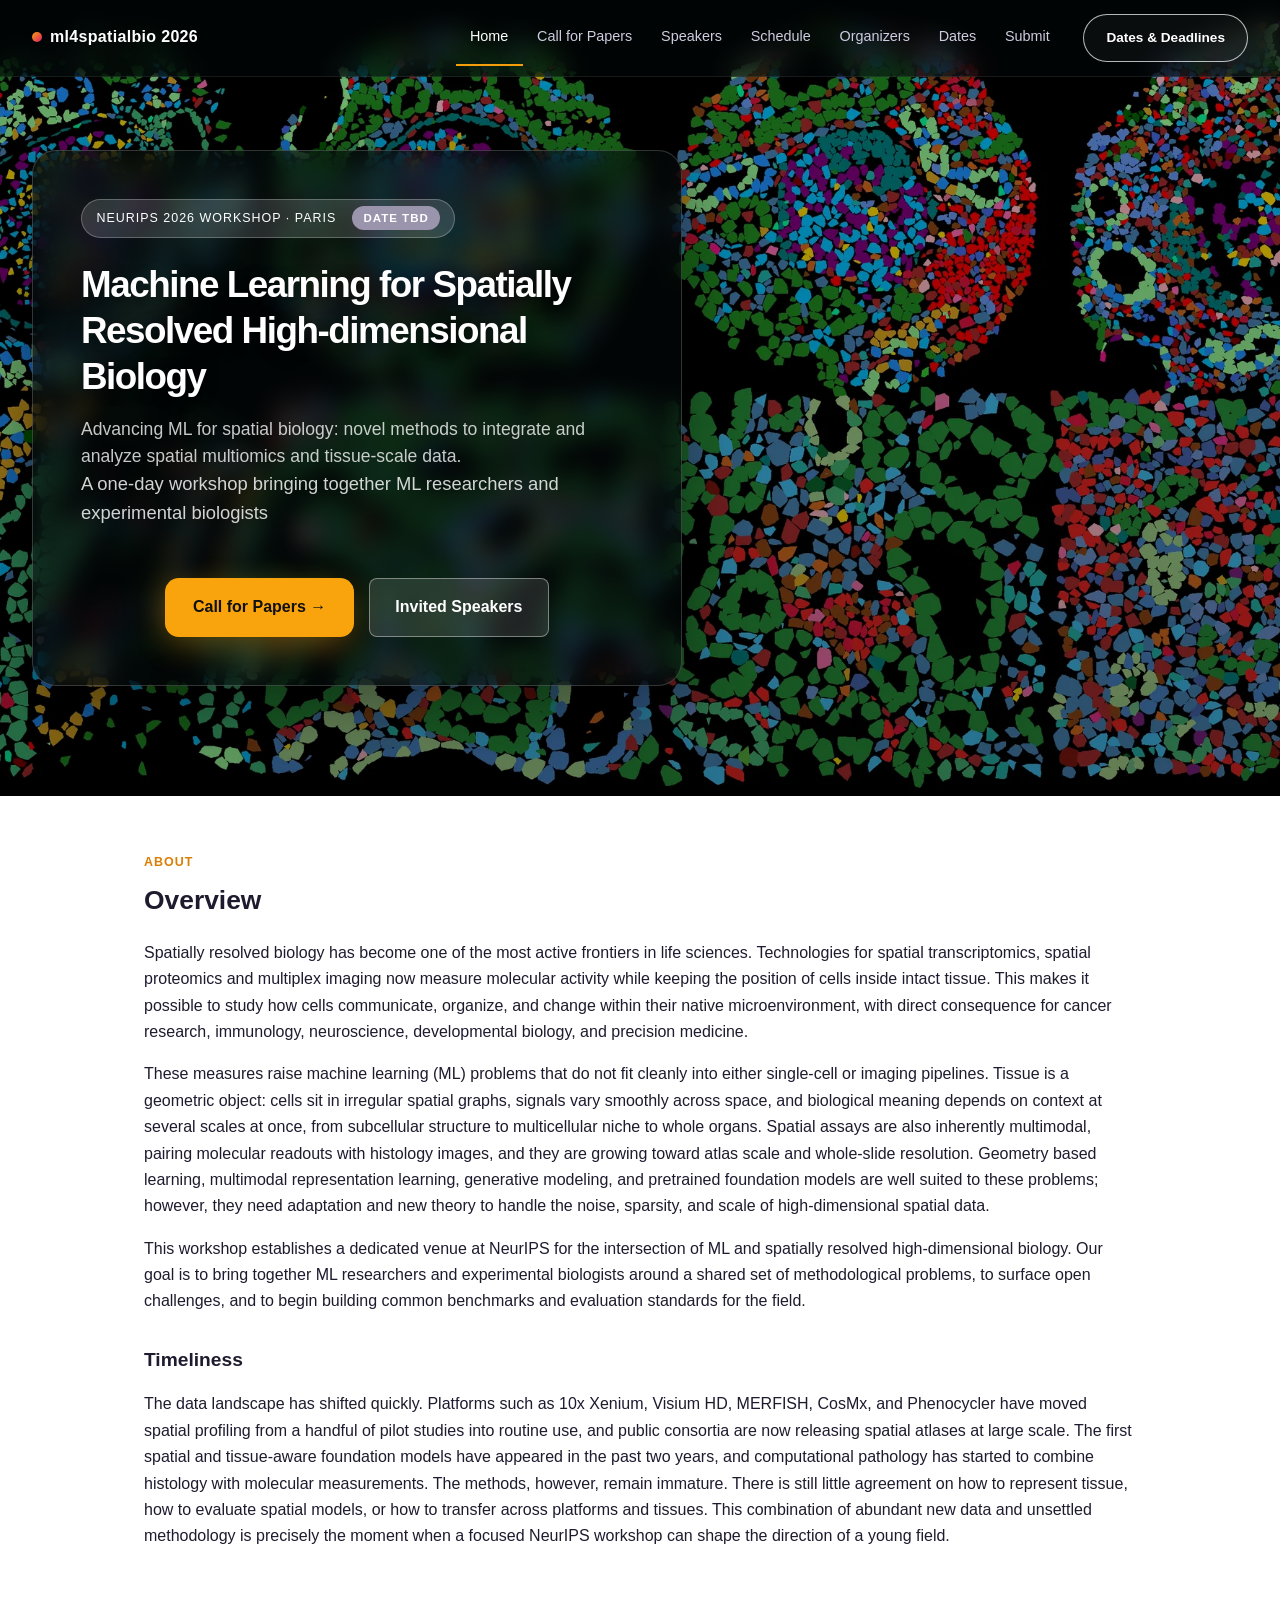
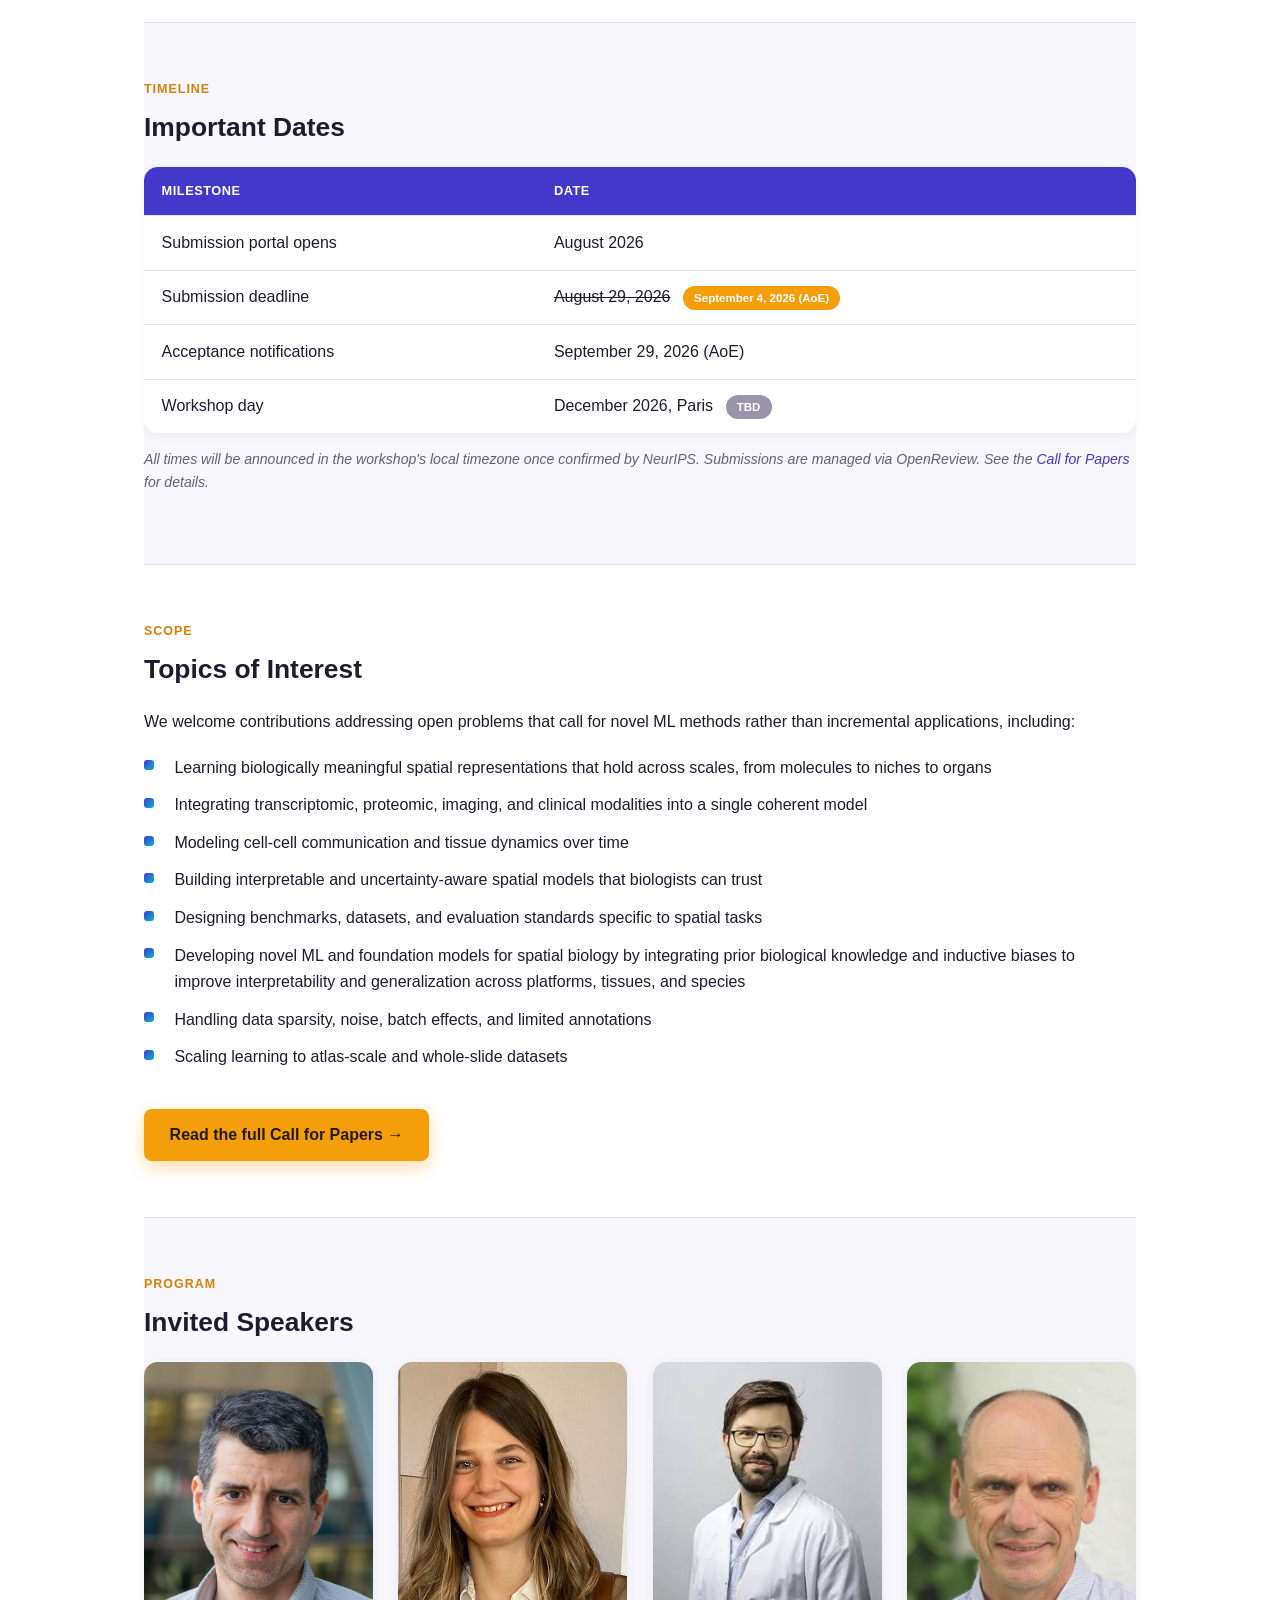
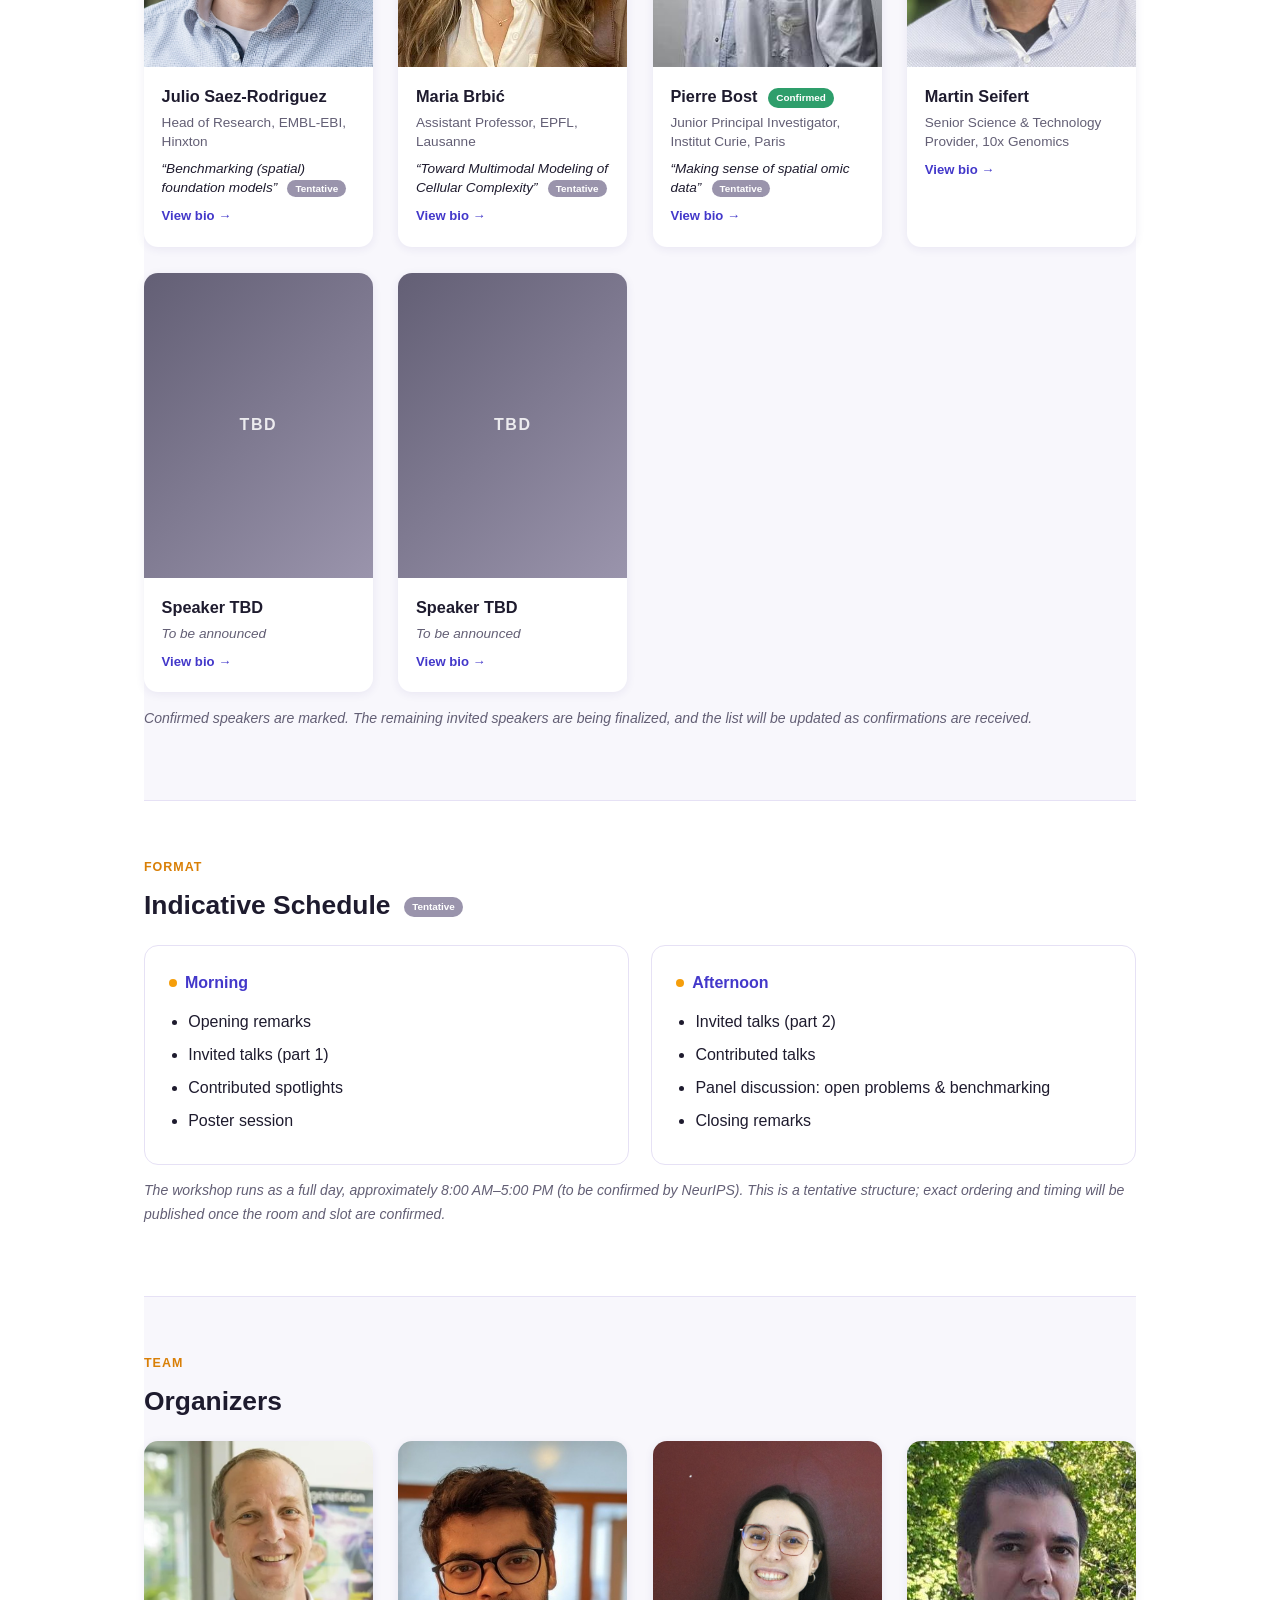
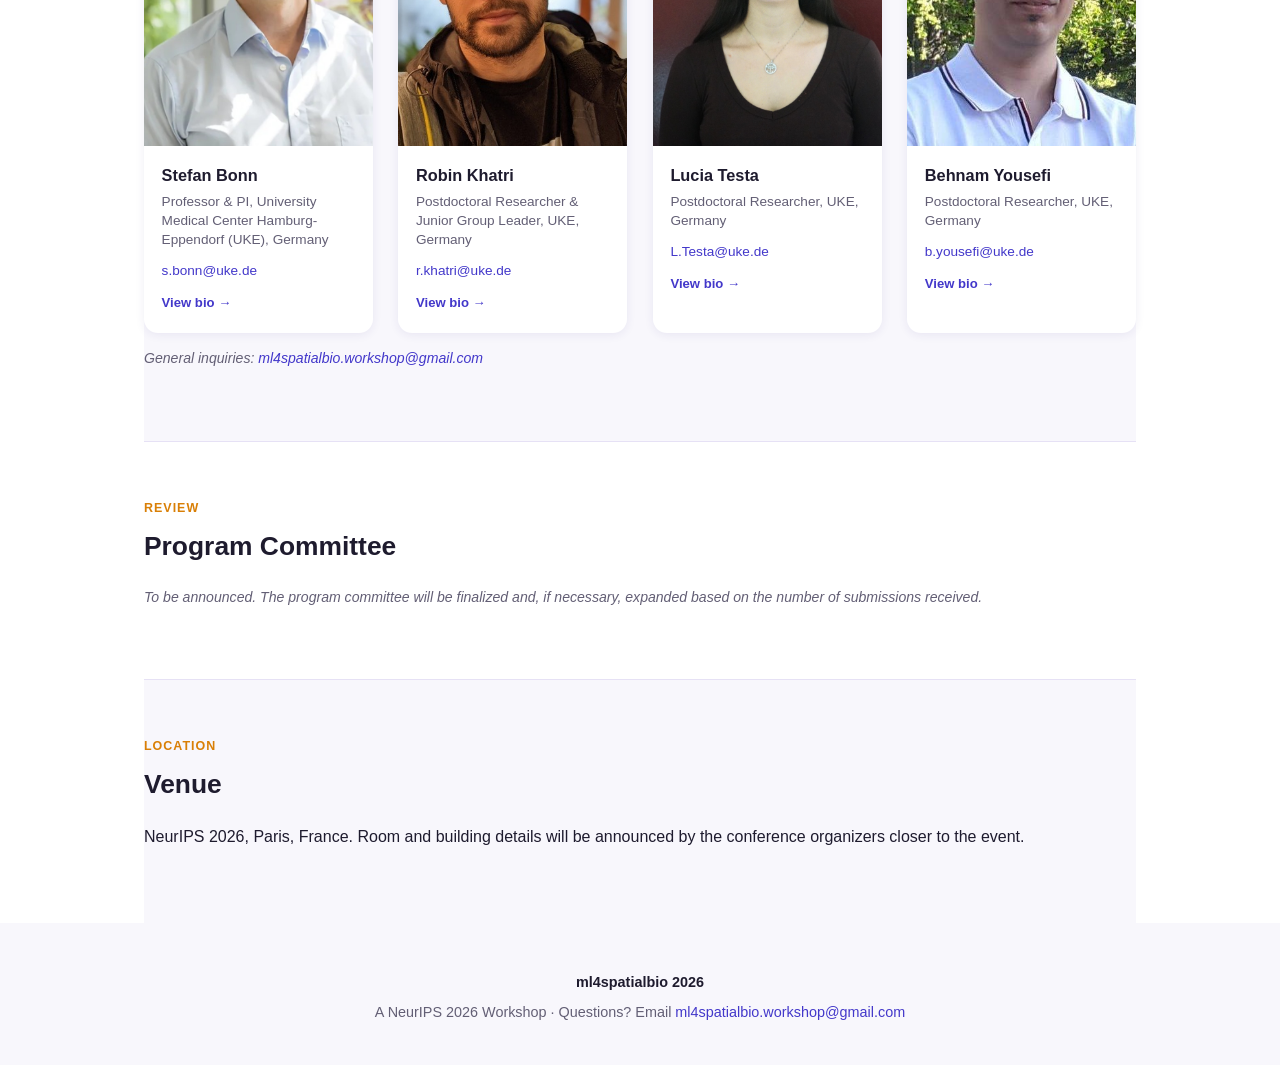
==== commit 577e80cb: "Extend submission deadline to September 4, 2026 Show the original date struck through alongside the " ====
--- a/index.html
+++ b/index.html
@@ -66,7 +66,7 @@
       </thead>
       <tbody>
         <tr><td>Submission portal opens</td><td>August 2026</td></tr>
-        <tr><td>Submission deadline</td><td>August 29, 2026 (AoE)</td></tr>
+        <tr><td>Submission deadline</td><td><s>August 29, 2026</s> <span class="badge">September 4, 2026 (AoE)</span></td></tr>
         <tr><td>Acceptance notifications</td><td>September 29, 2026 (AoE)</td></tr>
         <tr><td>Workshop day</td><td>December 2026, Paris <span class="badge tbd">TBD</span></td></tr>
       </tbody>
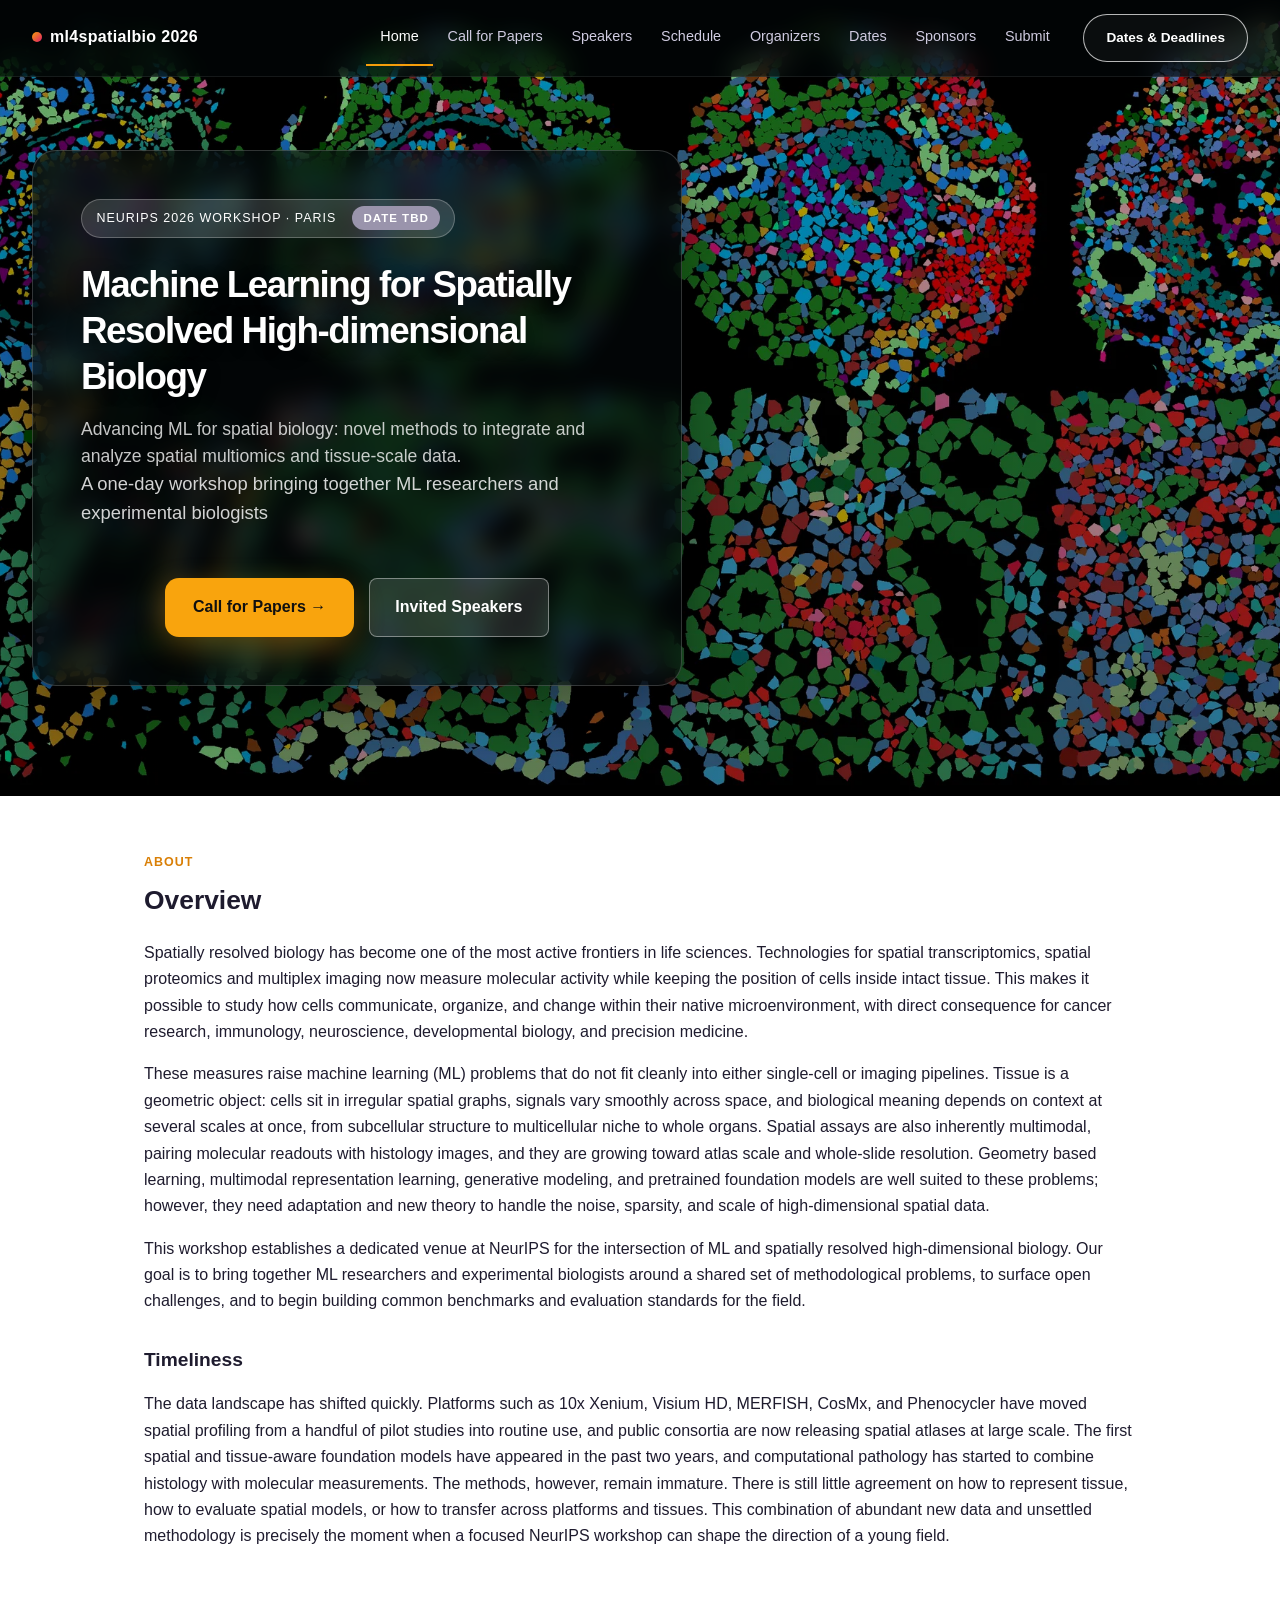
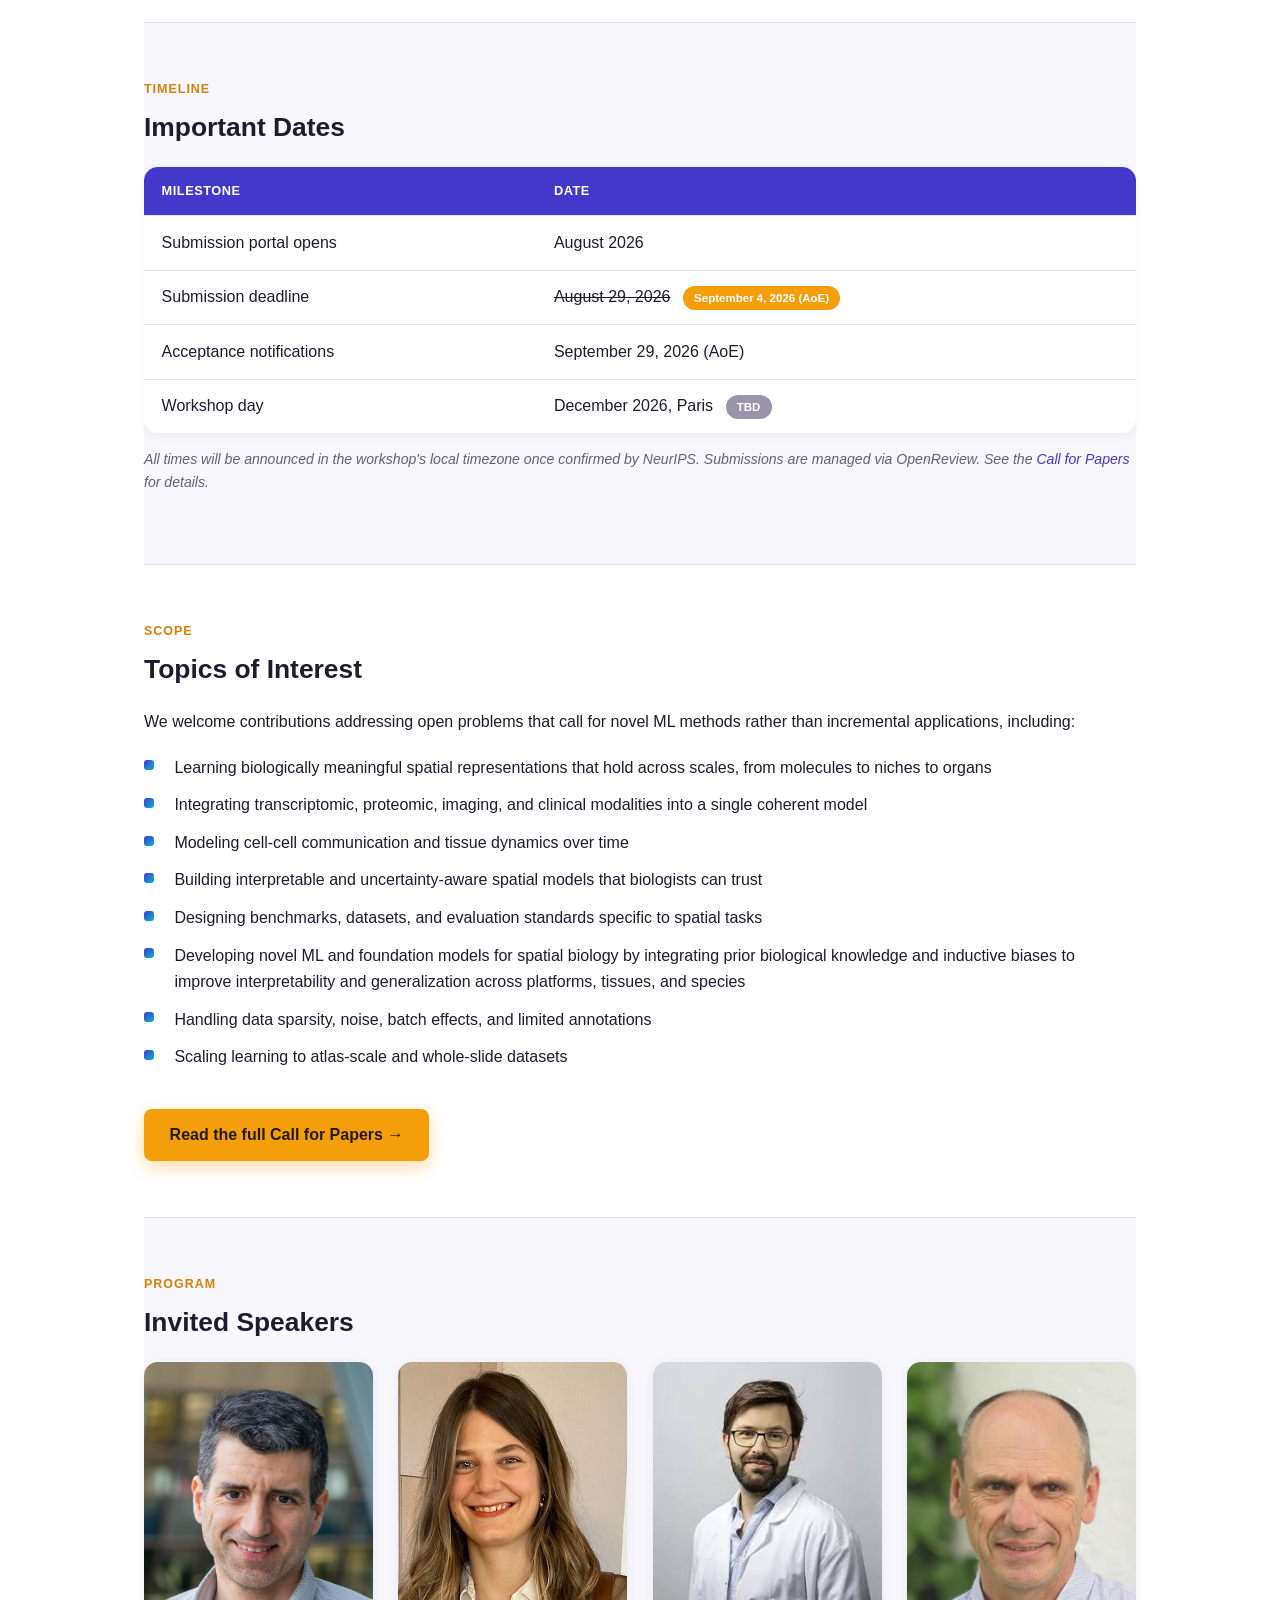
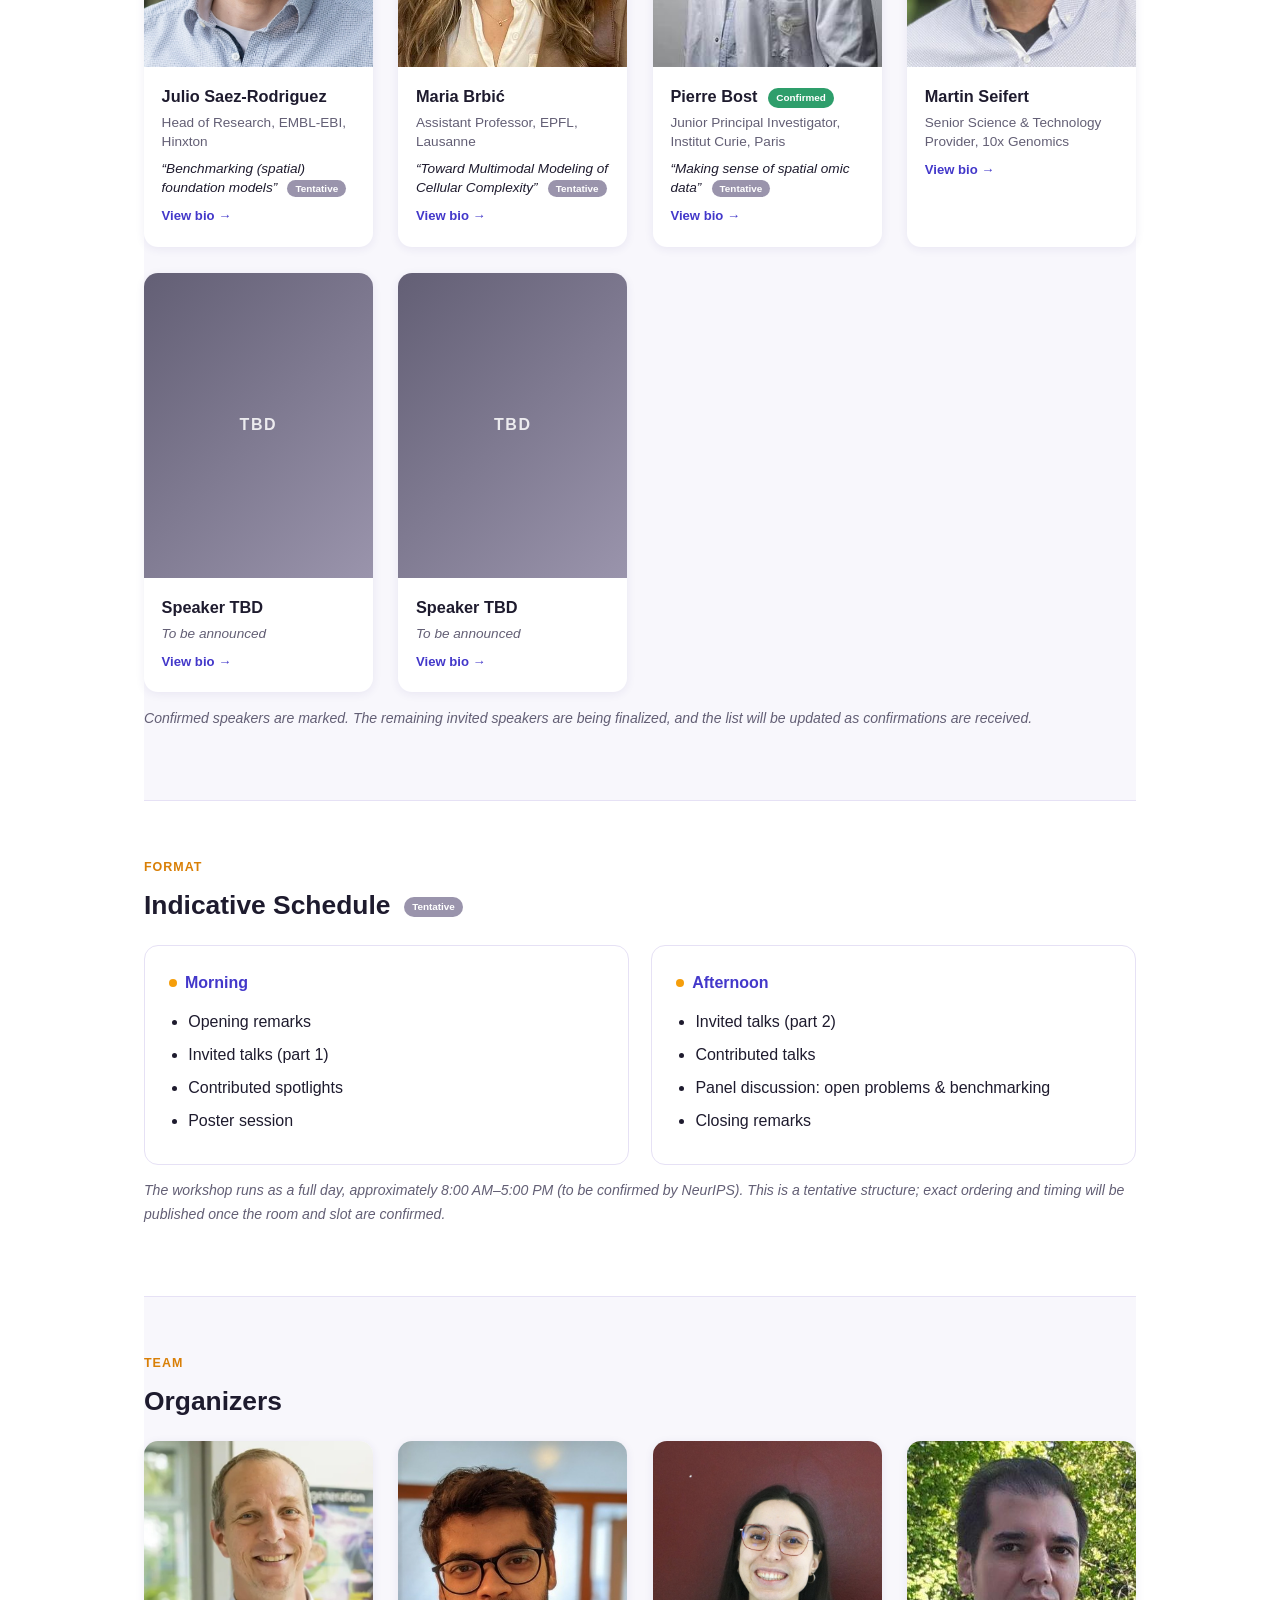
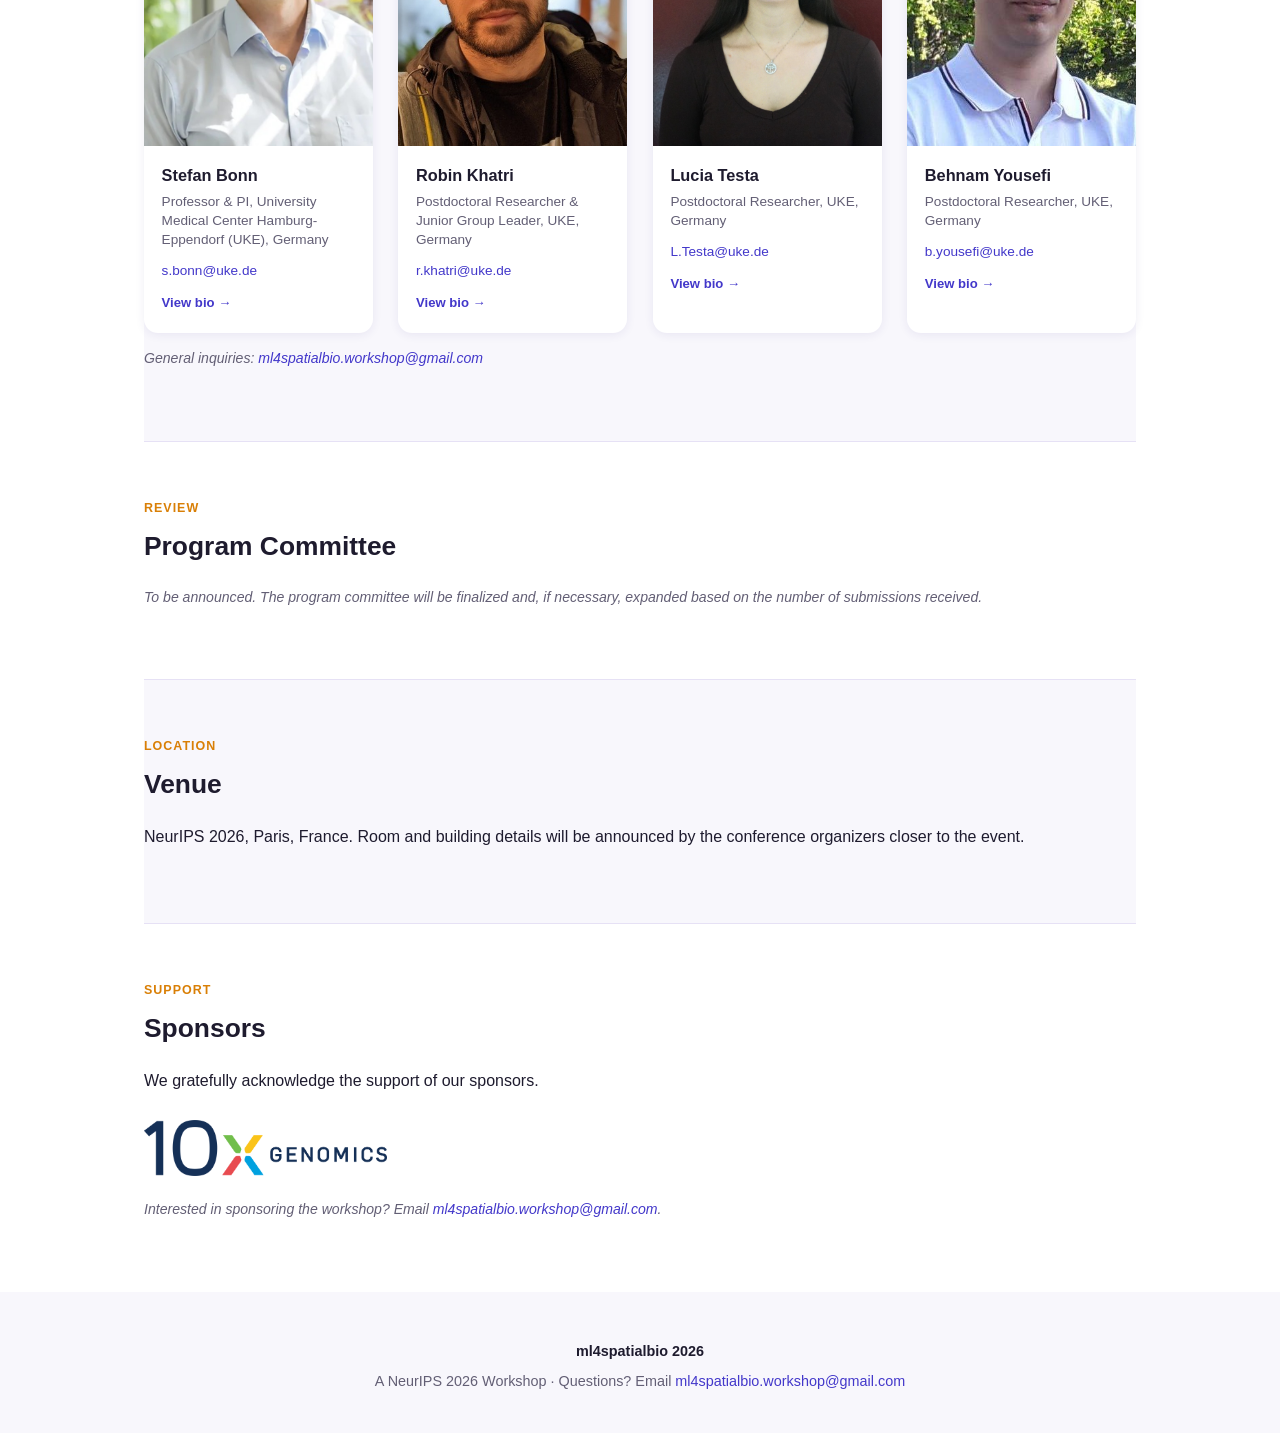
==== commit 81c0c1eb: "add-logo" ====
--- a/index.html
+++ b/index.html
@@ -24,6 +24,7 @@
           <li><a href="index.html#schedule">Schedule</a></li>
           <li><a href="index.html#organizers">Organizers</a></li>
           <li><a href="index.html#dates">Dates</a></li>
+          <li><a href="index.html#sponsors">Sponsors</a></li>
           <li><a href="cfp.html#submit">Submit</a></li>
         </ul>
         <a class="dates-btn" href="index.html#dates">Dates &amp; Deadlines</a>
@@ -259,6 +260,18 @@
   </div>
 </section>
 
+<section id="sponsors">
+  <div class="eyebrow">Support</div>
+  <h2>Sponsors</h2>
+  <p>We gratefully acknowledge the support of our sponsors.</p>
+  <div class="sponsor-grid">
+    <a class="sponsor-logo" href="https://www.10xgenomics.com/" target="_blank" rel="noopener">
+      <img src="images/10x-genomics-logo.png" alt="10x Genomics">
+    </a>
+  </div>
+  <p class="note">Interested in sponsoring the workshop? Email <a href="mailto:ml4spatialbio.workshop@gmail.com">ml4spatialbio.workshop@gmail.com</a>.</p>
+</section>
+
 </main>
 
 <footer>
--- a/style.css
+++ b/style.css
@@ -522,6 +522,33 @@
   margin-bottom: 0.4rem;
 }
 
+/* ---------- Sponsors ---------- */
+
+.sponsor-grid {
+  display: flex;
+  flex-wrap: wrap;
+  align-items: center;
+  gap: 1.4rem;
+  margin: 1.6rem 0 1.4rem;
+}
+
+.sponsor-logo {
+  display: inline-flex;
+  align-items: center;
+  transition: opacity 0.2s ease;
+}
+
+.sponsor-logo:hover { opacity: 0.8; }
+
+.sponsor-logo:focus-visible { outline: 2px solid var(--primary); outline-offset: 4px; border-radius: 4px; }
+
+.sponsor-logo img {
+  display: block;
+  height: 56px;
+  width: auto;
+  max-width: 100%;
+}
+
 /* ---------- Responsive: hero, nav, stat strip ---------- */
 
 @media (max-width: 1024px) {
